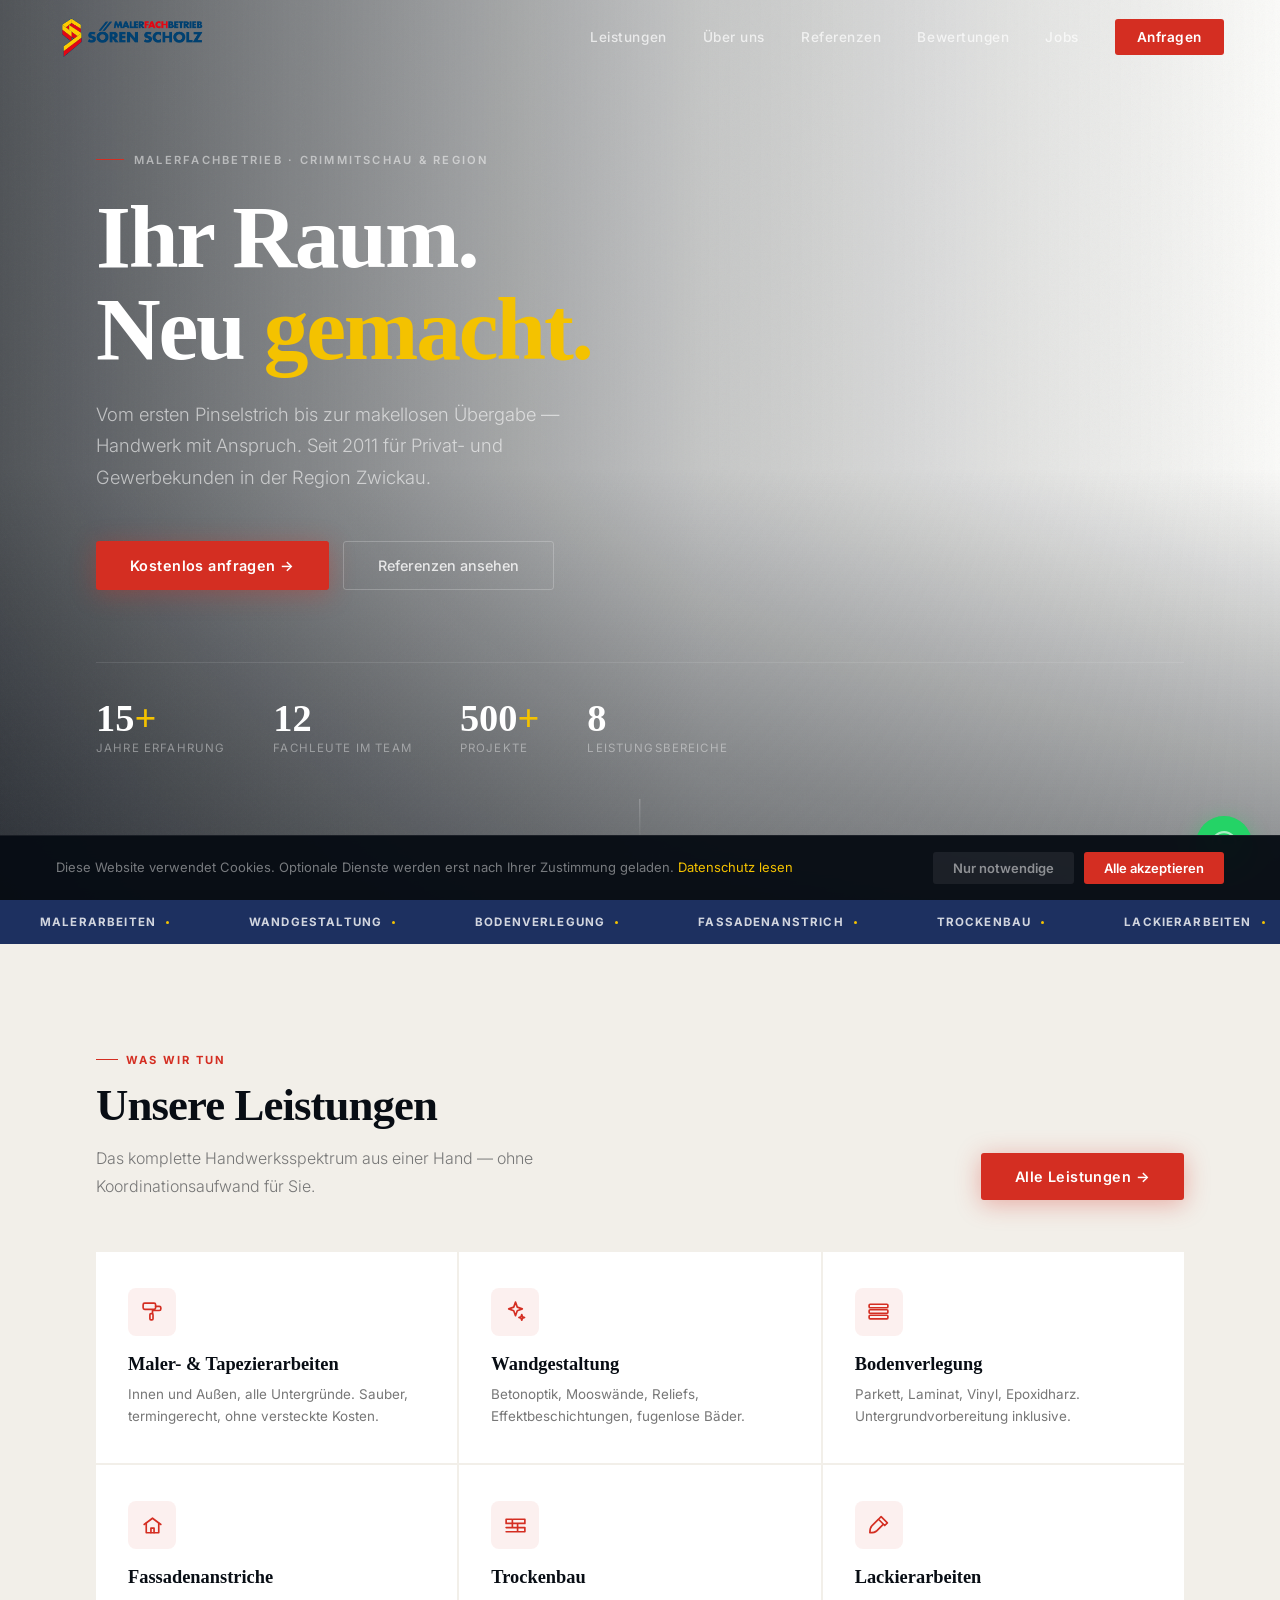
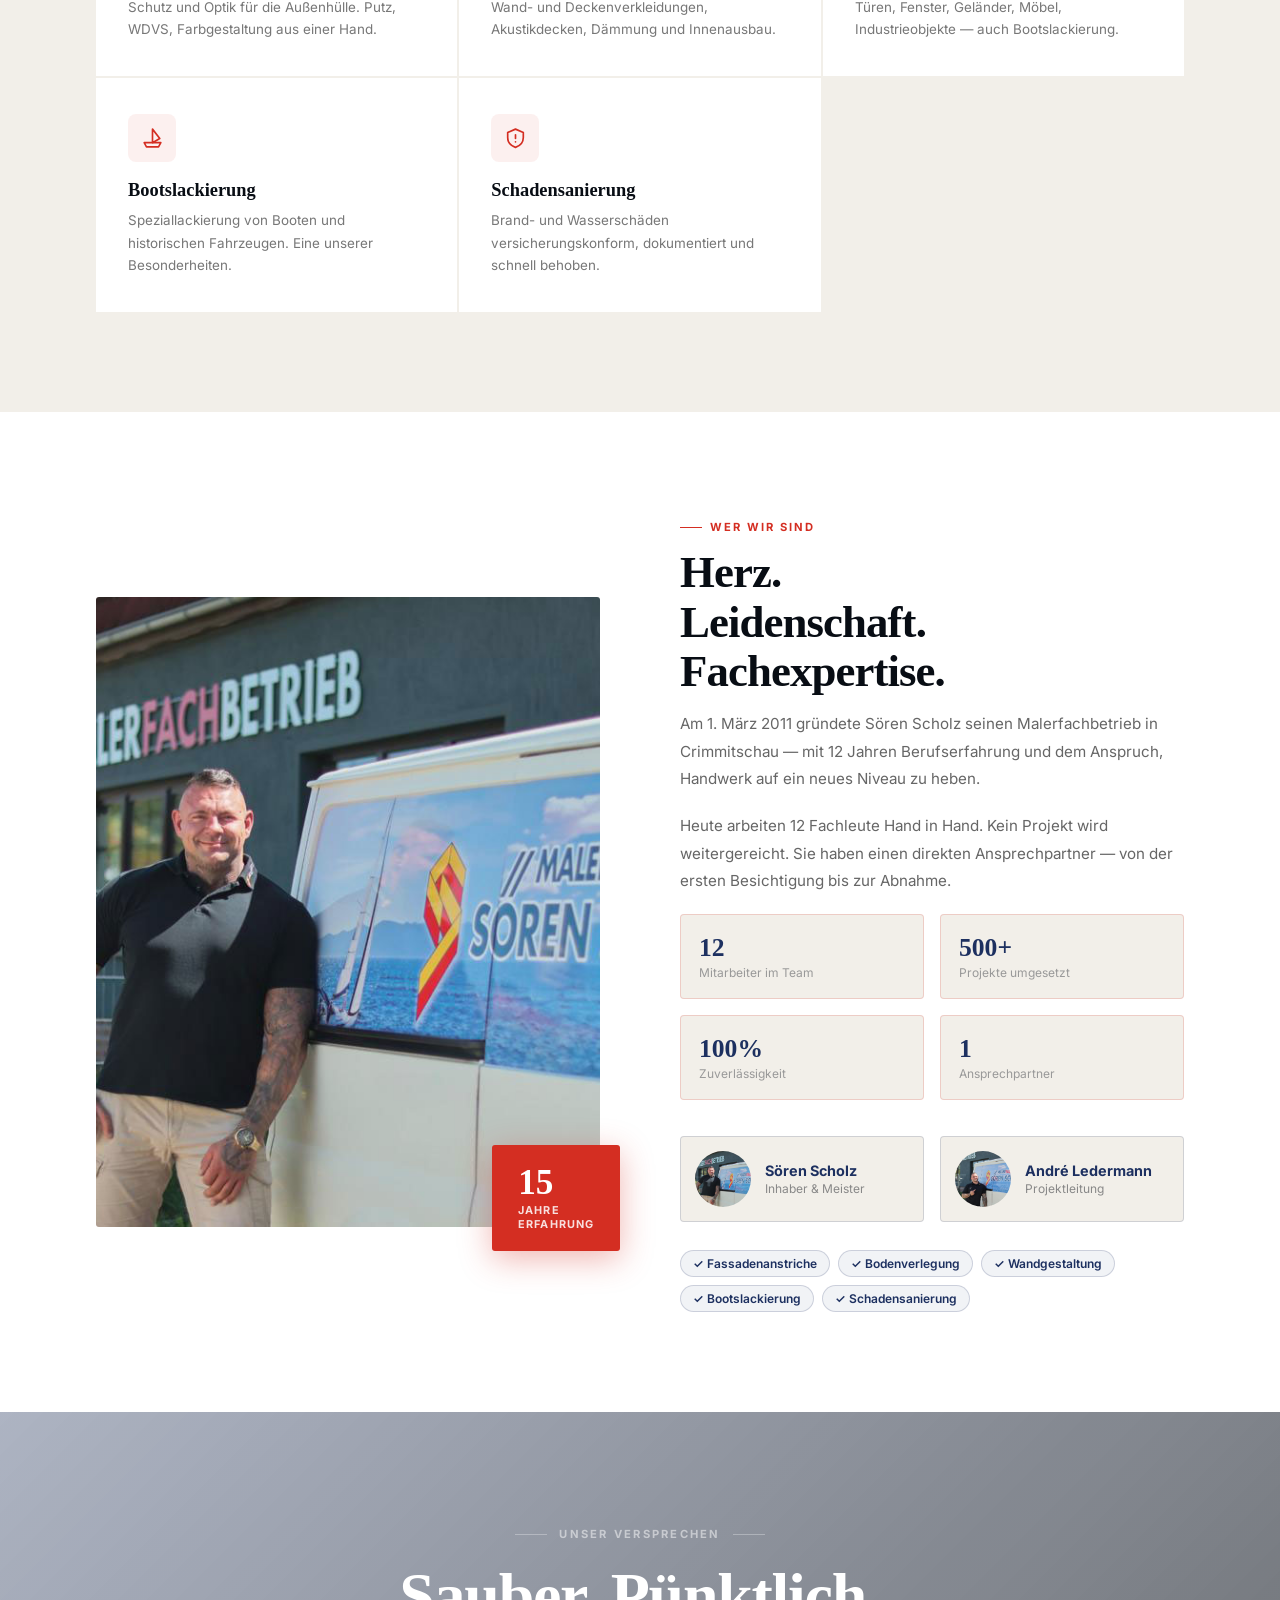
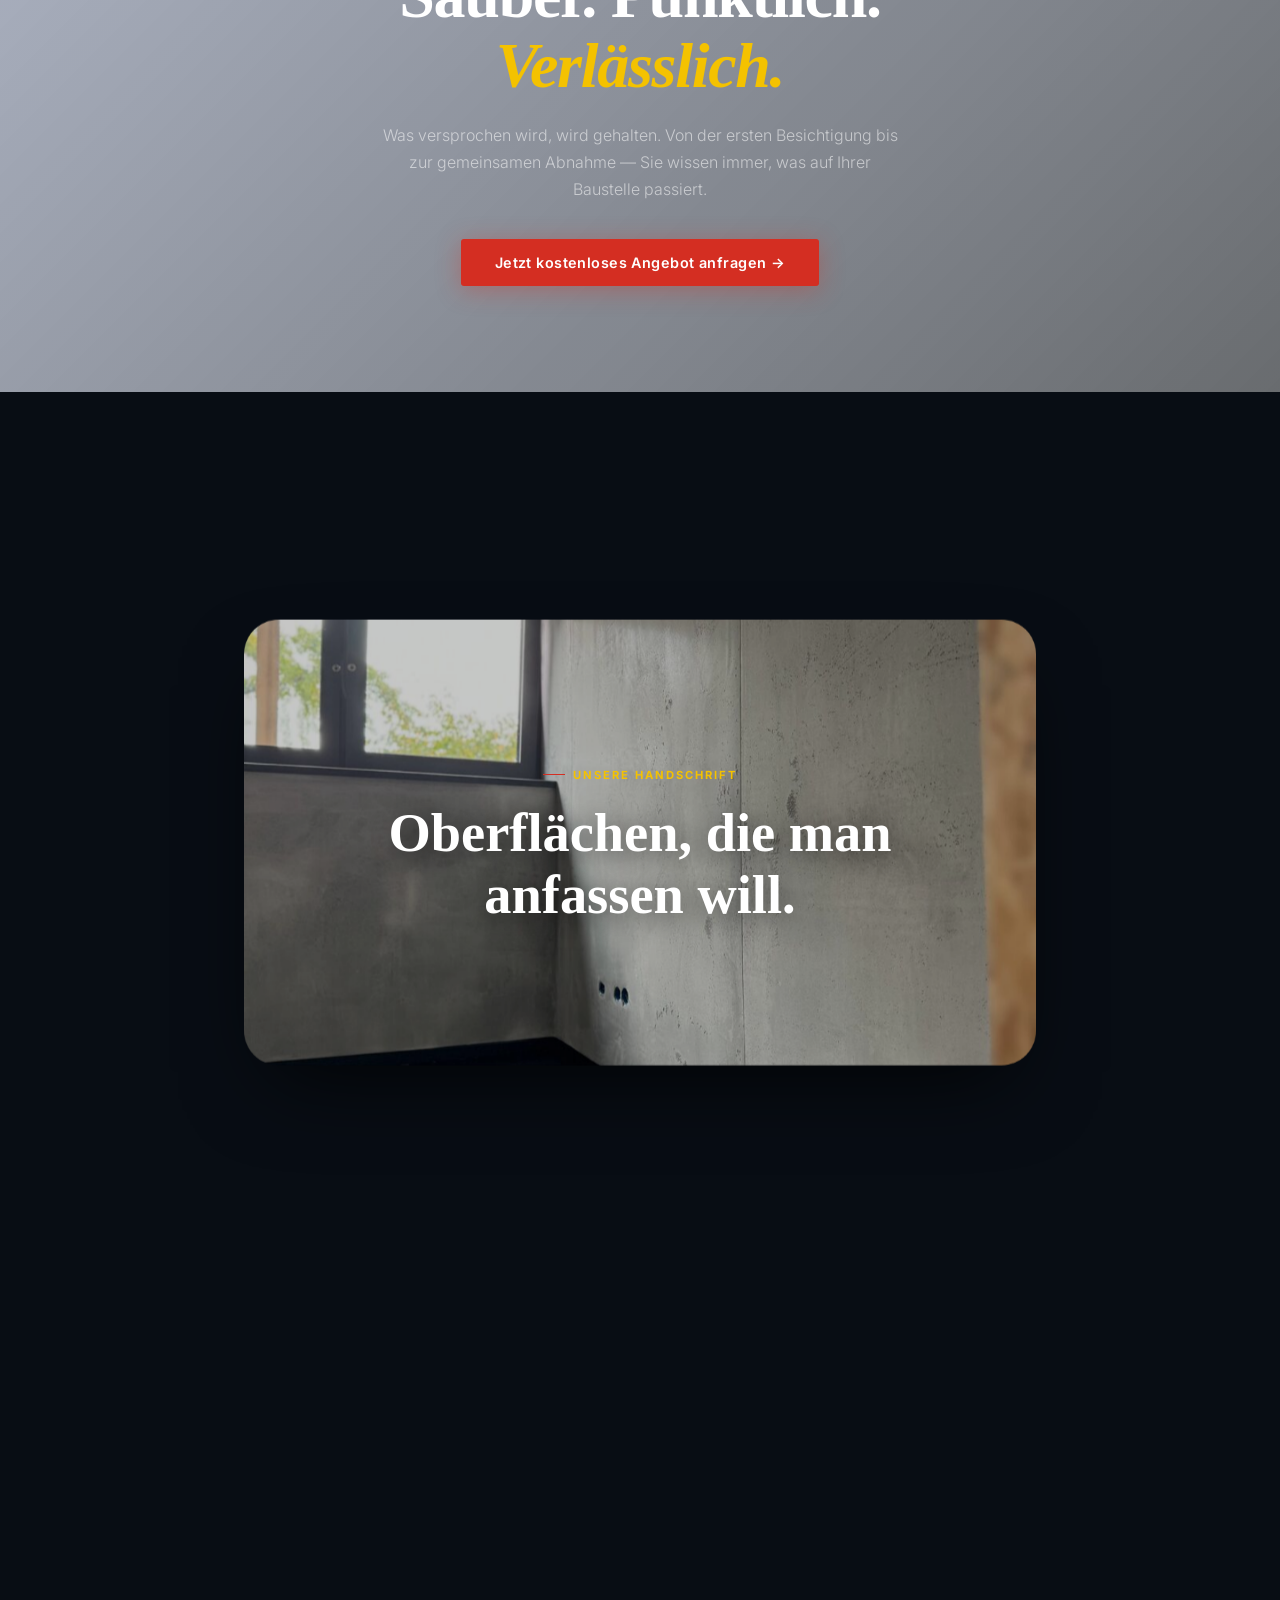
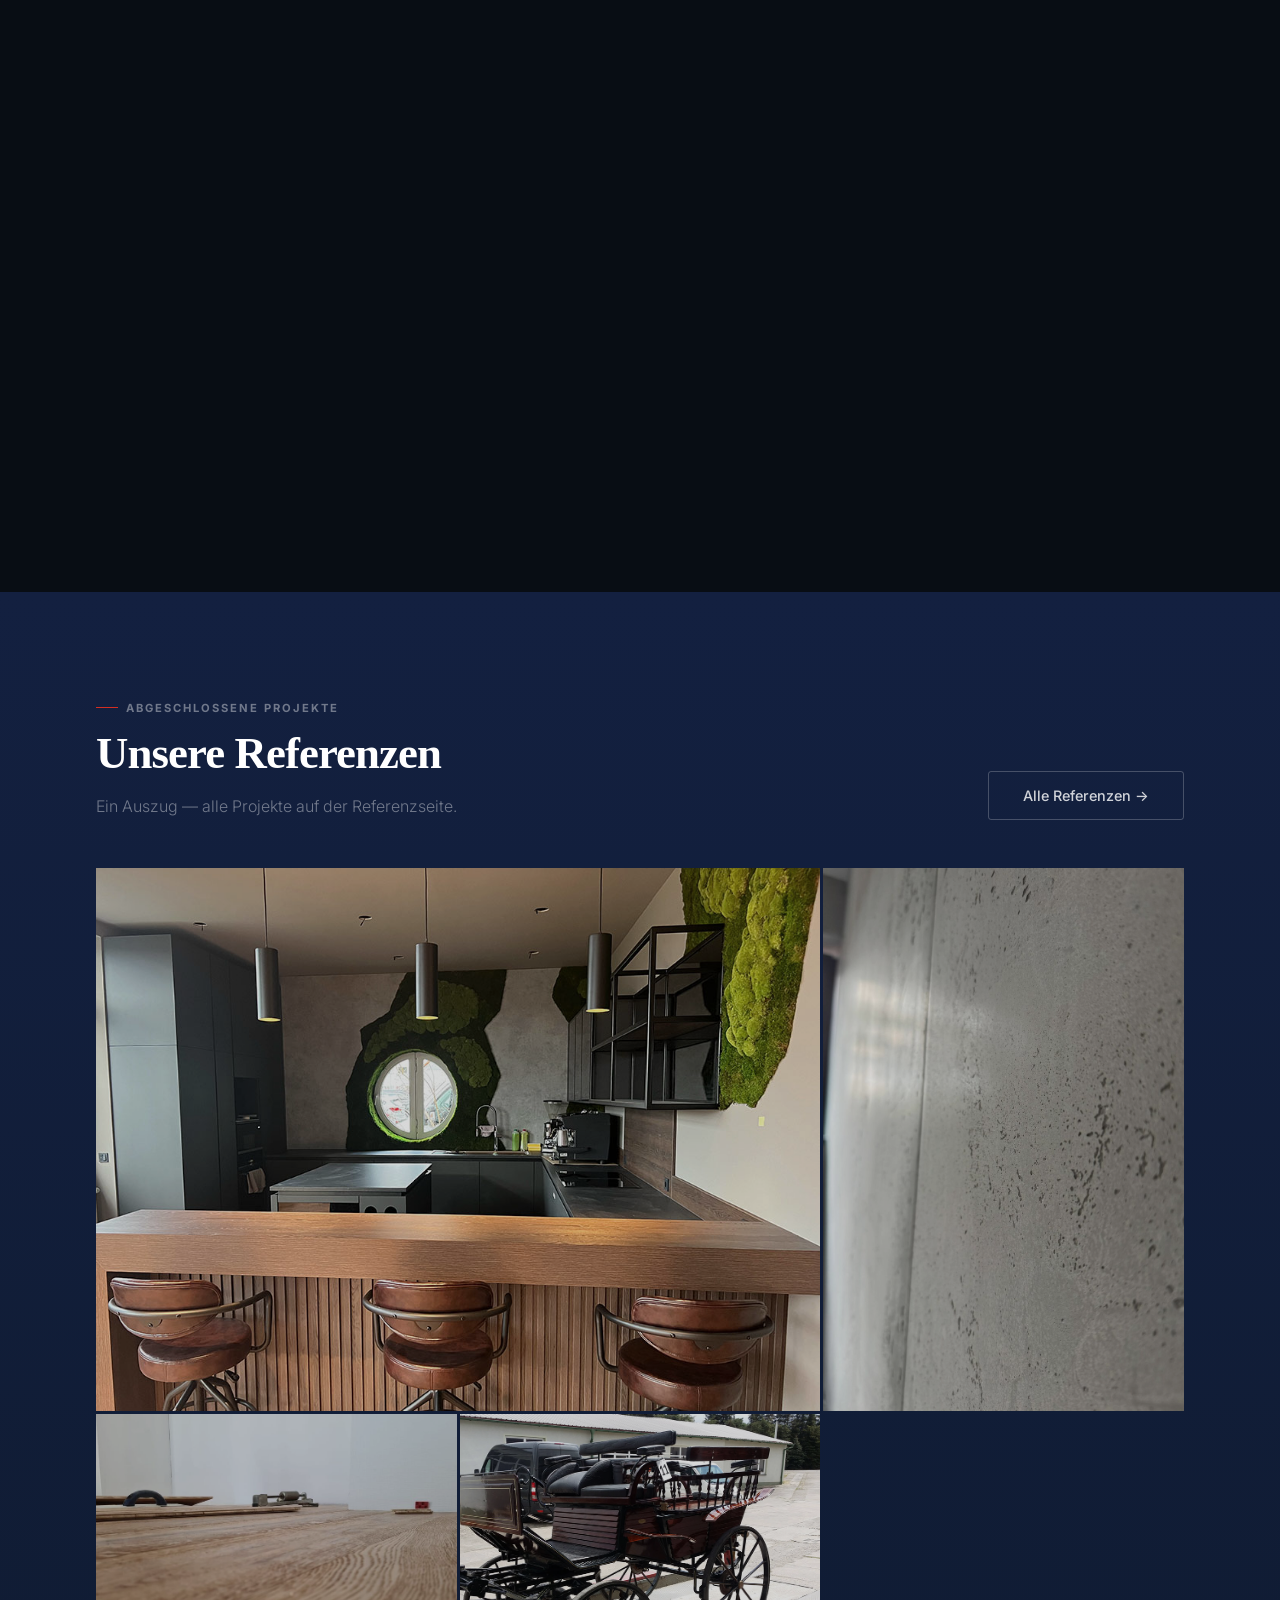
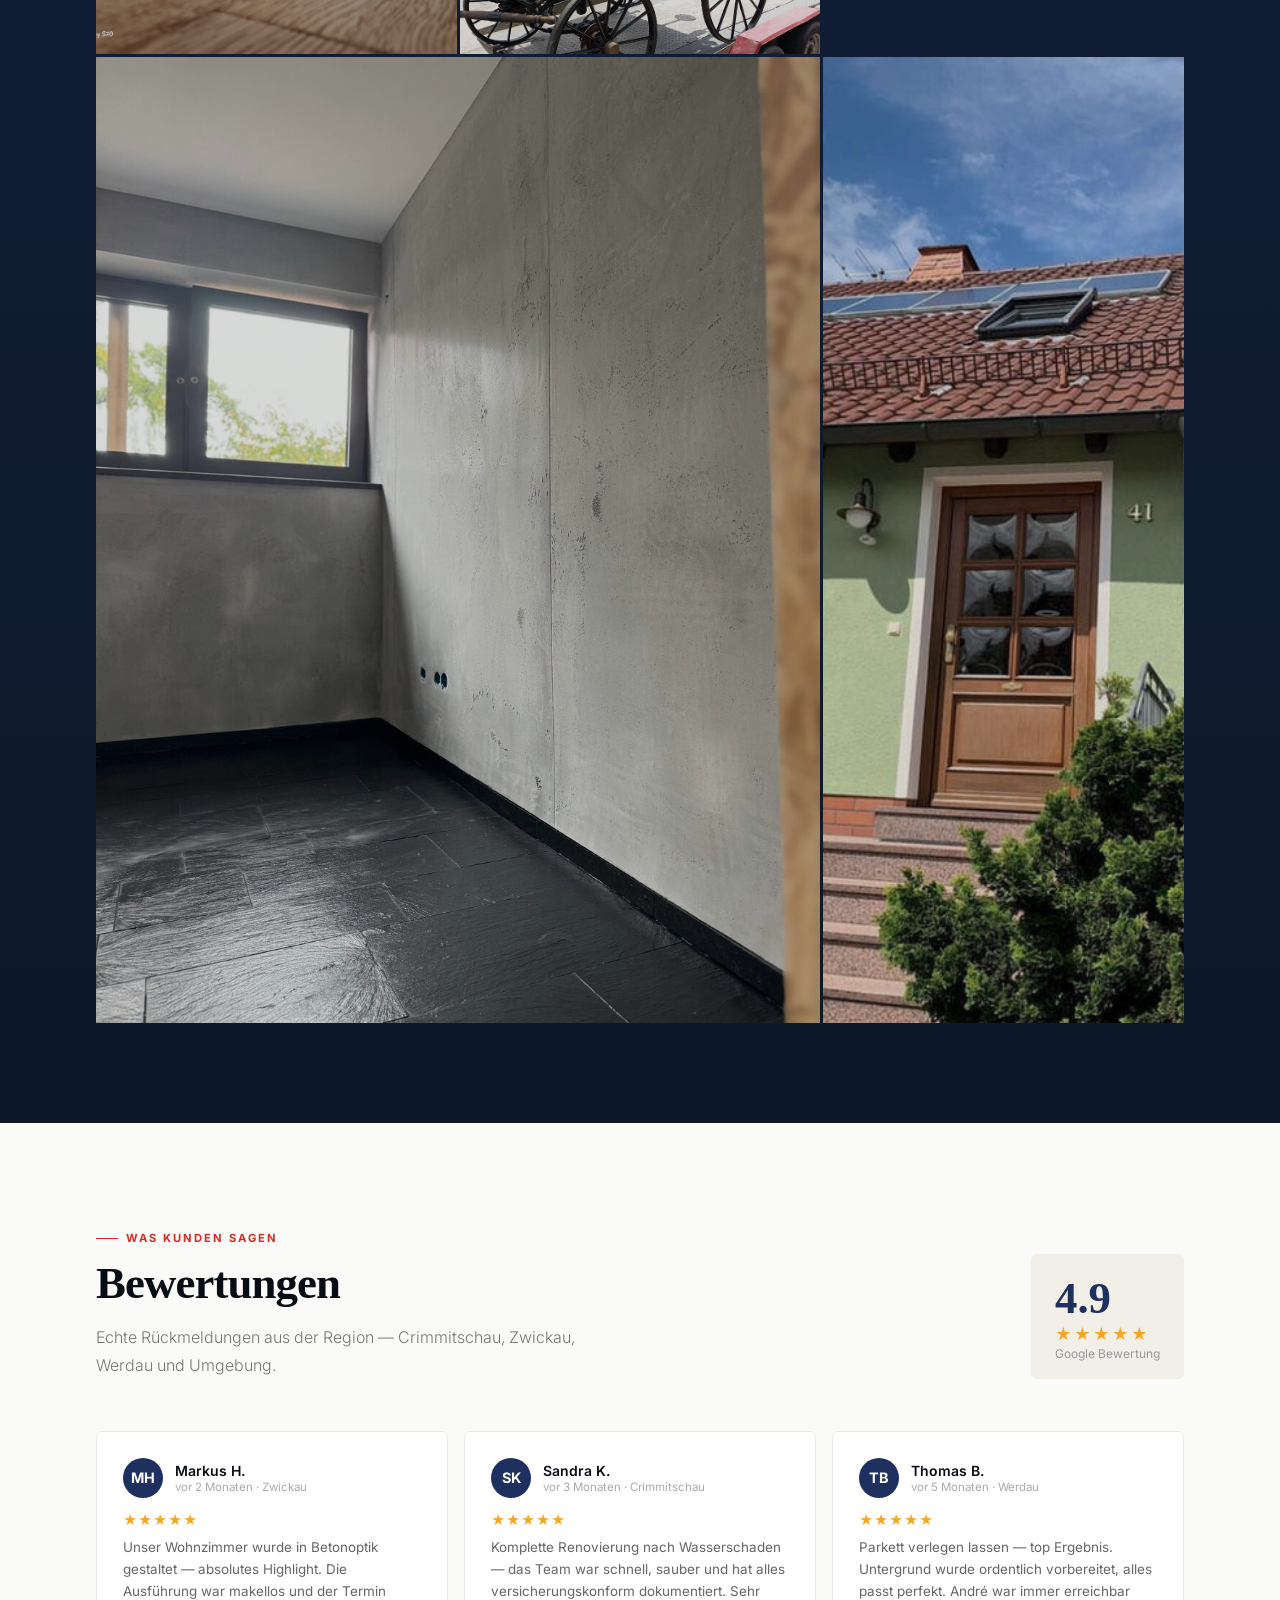
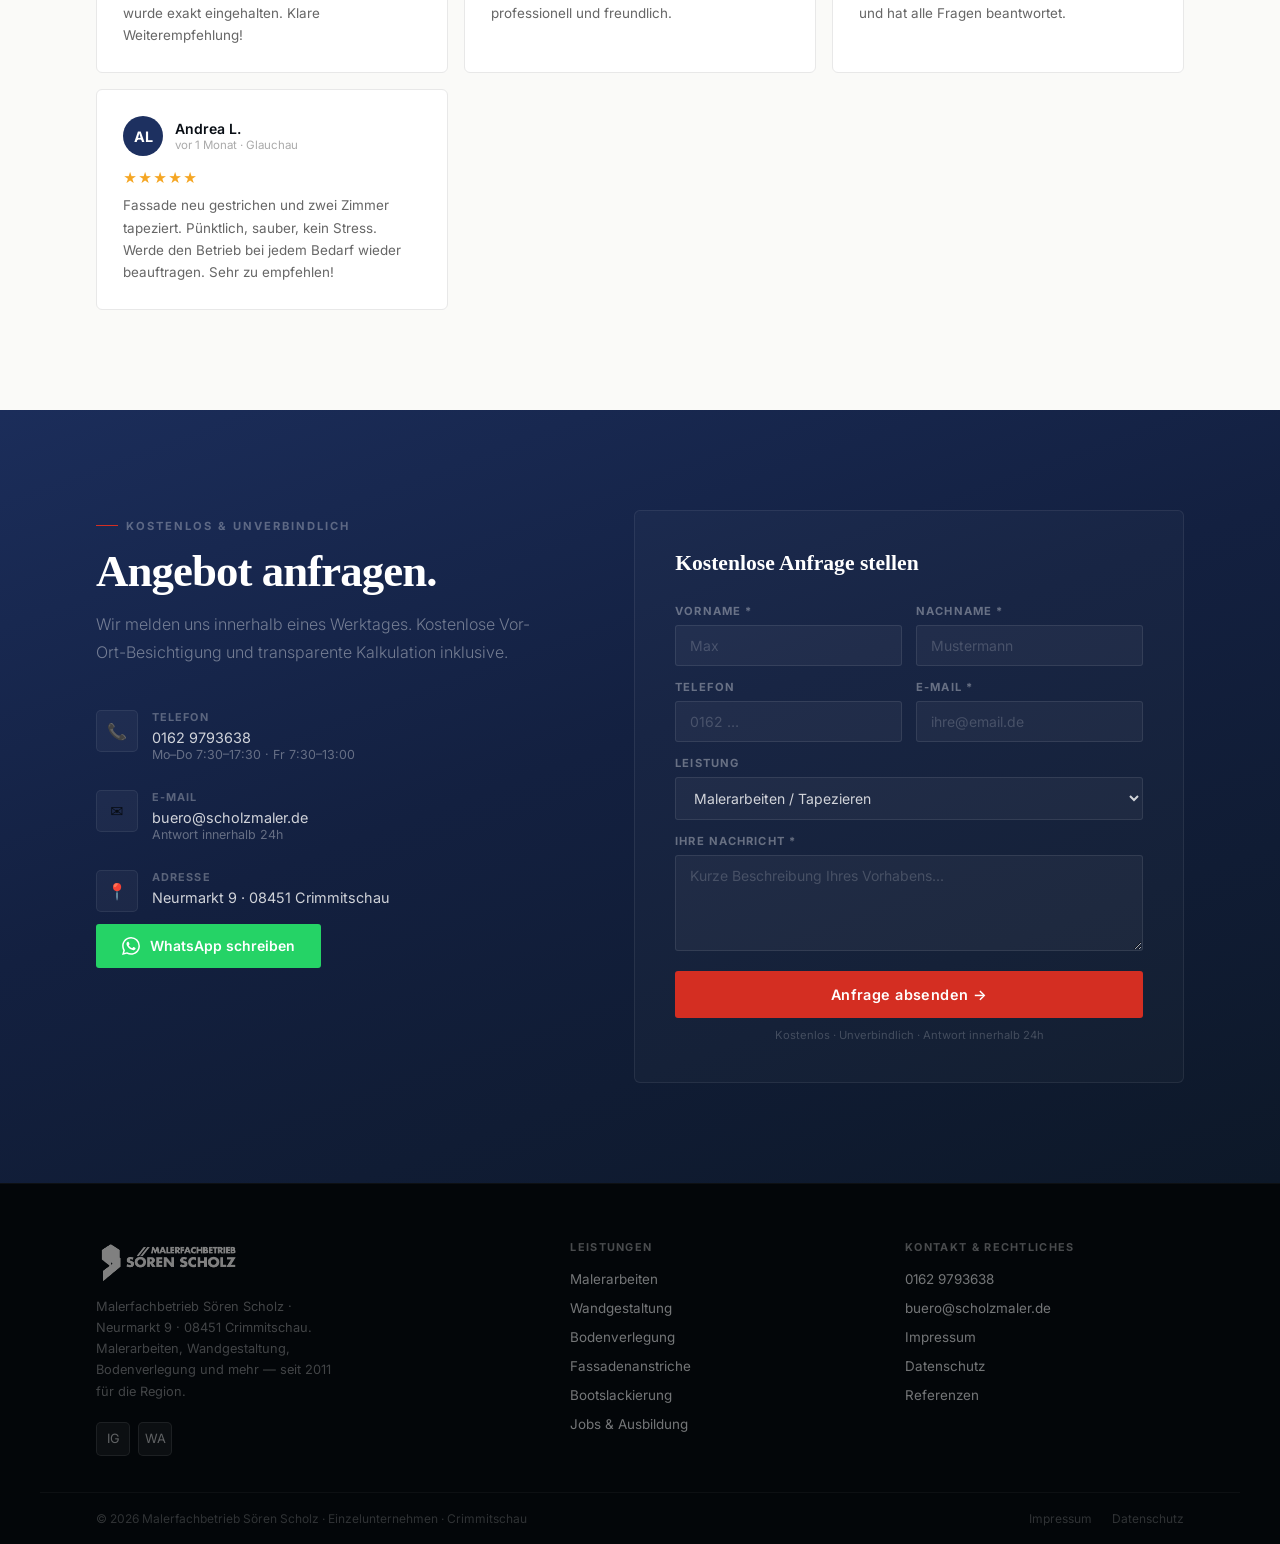
==== index.html @ cd4a78a2 "Basis: Klon der Live-Version scholz-maler (Ausgangspunkt für helle Variante) Co-Authored-By: Claude " ====
<!DOCTYPE html>
<html lang="de">
<head>
  <meta charset="UTF-8">
  <meta name="viewport" content="width=device-width, initial-scale=1.0">
  <meta name="description" content="Malerfachbetrieb Sören Scholz in Crimmitschau – Malerarbeiten, Fassaden, Trockenbau, Wandgestaltung & mehr. Seit 2011. Jetzt kostenlos anfragen.">
  <title>Malerfachbetrieb Sören Scholz | Crimmitschau & Umgebung</title>
  <script type="application/ld+json">{"@context":"https://schema.org","@type":"LocalBusiness","name":"Malerfachbetrieb Sören Scholz","image":"assets/img/scholz_logo_skaliert.png","address":{"@type":"PostalAddress","streetAddress":"Neurmarkt 9","addressLocality":"Crimmitschau","postalCode":"08451","addressCountry":"DE"},"telephone":"0162-9793638","email":"buero@scholzmaler.de","url":"https://scholzmaler.de","openingHoursSpecification":[{"@type":"OpeningHoursSpecification","dayOfWeek":["Monday","Tuesday","Wednesday","Thursday"],"opens":"07:30","closes":"17:30"},{"@type":"OpeningHoursSpecification","dayOfWeek":["Friday"],"opens":"07:30","closes":"13:00"}],"priceRange":"€€","areaServed":"Crimmitschau, Zwickau, Werdau, Glauchau"}</script>
  <link rel="preconnect" href="https://fonts.bunny.net" crossorigin>
  <link href="https://fonts.bunny.net/css?family=playfair-display:700,700i,900,900i&family=inter:300,400,500,600,700&display=swap" rel="stylesheet">
  <style>
    *, *::before, *::after { margin:0;padding:0;box-sizing:border-box; }
    :root {
      --black:  #080d14;
      --dark:   #0d1828;
      --mid:    #132040;
      --navy:   #1d3060;
      --red:    #d42e22;
      --red2:   #b82518;
      --gold:   #f4c200;
      --white:  #FAFAF8;
      --light:  #F2EFE9;
      --gray:   #888;
      --border: rgba(255,255,255,.07);
      --serif:  'Playfair Display', Georgia, serif;
      --sans:   'Inter', system-ui, sans-serif;
    }
    html { scroll-behavior:smooth; }
    body { font-family:var(--sans);background:var(--white);color:var(--black);overflow-x:hidden; }

    /* ─── COOKIE ─── */
    #cookie-banner { position:fixed;bottom:0;left:0;right:0;z-index:9999;background:rgba(8,13,20,.97);backdrop-filter:blur(12px);border-top:1px solid var(--border);padding:16px 56px;display:flex;align-items:center;justify-content:space-between;gap:16px;flex-wrap:wrap; }
    #cookie-banner p { font-size:13px;color:rgba(255,255,255,.45);line-height:1.5;flex:1 1 300px; }
    #cookie-banner a { color:var(--gold);text-decoration:none; }
    .cb-btns { display:flex;gap:10px; }
    .cb-btns button { padding:8px 20px;border:none;border-radius:3px;font-size:13px;font-weight:600;cursor:pointer;font-family:var(--sans); }
    .cb-accept { background:var(--red);color:#fff; }
    .cb-decline { background:rgba(255,255,255,.07);color:rgba(255,255,255,.5); }
    #cookie-banner.hidden { display:none; }

    /* ─── NAV ─── */
    nav { position:fixed;top:0;left:0;right:0;z-index:999;height:72px;padding:0 56px;display:flex;align-items:center;justify-content:space-between;transition:background .4s,backdrop-filter .4s; }
    nav.scrolled { background:rgba(8,13,20,.94);backdrop-filter:blur(14px);border-bottom:1px solid var(--border); }
    .nav-logo img { height:44px;display:block; }
    .nav-links { display:flex;align-items:center;gap:36px;list-style:none; }
    .nav-links a { color:rgba(255,255,255,.7);text-decoration:none;font-size:.85rem;font-weight:500;letter-spacing:.04em;transition:color .2s; }
    .nav-links a:hover,.nav-links a.active { color:#fff; }
    .nav-cta { background:var(--red)!important;color:#fff!important;padding:10px 22px;border-radius:3px;font-weight:600!important; }
    .nav-cta:hover { background:var(--red2)!important; }
    .burger { display:none;flex-direction:column;gap:5px;cursor:pointer;padding:8px;z-index:1001; }
    .burger span { display:block;width:22px;height:1.5px;background:#fff;transition:.3s; }
    .mob { display:none;position:fixed;top:72px;left:0;right:0;z-index:998;background:rgba(8,13,20,.98);backdrop-filter:blur(16px);border-bottom:1px solid var(--border);padding:28px 32px 36px;flex-direction:column;gap:18px; }
    .mob.open { display:flex; }
    .mob a { color:rgba(255,255,255,.75);text-decoration:none;font-size:.95rem;padding:10px 0;border-bottom:1px solid var(--border); }
    .mob .nav-cta { text-align:center;padding:14px;border-radius:3px;border-bottom:none;margin-top:6px; }

    /* ─── HERO ─── */
    .hero { position:relative;height:100vh;min-height:680px;display:flex;align-items:center;overflow:hidden; }
    .hero-bg { position:absolute;inset:0;z-index:0;overflow:hidden; }
    .hero-slide { position:absolute;inset:0;background-size:cover;background-position:center;filter:saturate(.95) brightness(.72) contrast(1.03);opacity:0;animation:heroFade 21s infinite;will-change:opacity,transform; }
    .hero-slide:nth-child(1){animation-delay:0s;} .hero-slide:nth-child(2){animation-delay:7s;} .hero-slide:nth-child(3){animation-delay:14s;}
    @keyframes heroFade { 0%{opacity:0;transform:scale(1.04);} 4%{opacity:1;} 28%{opacity:1;transform:scale(1.12);} 33%{opacity:0;} 100%{opacity:0;} }
    @media (prefers-reduced-motion:reduce){ .hero-slide{animation:none;} .hero-slide:nth-child(1){opacity:1;} }
    .hero-overlay { position:absolute;inset:0;z-index:1;background:linear-gradient(to right,rgba(8,13,20,.7) 0%,rgba(8,13,20,.22) 55%,transparent 100%),linear-gradient(to top,rgba(8,13,20,.5) 0%,transparent 48%); }
    .hero-overlay::after { content:'';position:absolute;inset:0;background-image:url("data:image/svg+xml,%3Csvg xmlns='http://www.w3.org/2000/svg'%3E%3Cfilter id='n'%3E%3CfeTurbulence baseFrequency='.9' numOctaves='4' stitchTiles='stitch'/%3E%3C/filter%3E%3Crect width='100%25' height='100%25' filter='url(%23n)' opacity='.03'/%3E%3C/svg%3E");pointer-events:none; }
    .hero-content { position:relative;z-index:2;max-width:1200px;margin:0 auto;padding:0 56px;width:100%; }
    .hero-tag { display:inline-flex;align-items:center;gap:10px;color:rgba(255,255,255,.5);font-size:.7rem;font-weight:600;letter-spacing:.2em;text-transform:uppercase;margin-bottom:24px; }
    .hero-tag::before { content:'';display:block;width:28px;height:1px;background:var(--red); }
    h1.hero-title { font-family:var(--serif);font-size:clamp(3.2rem,7vw,6.5rem);font-weight:900;color:#fff;line-height:1.03;letter-spacing:-.025em;margin-bottom:24px;max-width:680px; }
    h1.hero-title .acc { color:var(--gold); }
    .hero-sub { font-size:clamp(.95rem,1.5vw,1.15rem);color:rgba(255,255,255,.6);font-weight:300;line-height:1.7;max-width:480px;margin-bottom:48px; }
    .hero-btns { display:flex;flex-wrap:wrap;gap:14px;margin-bottom:72px; }
    .btn-p { display:inline-flex;align-items:center;gap:8px;background:var(--red);color:#fff;padding:15px 34px;border-radius:3px;font-size:.9rem;font-weight:600;text-decoration:none;letter-spacing:.03em;transition:background .2s,transform .2s;box-shadow:0 4px 24px rgba(212,46,34,.35); }
    .btn-p:hover { background:var(--red2);transform:translateY(-1px); }
    .btn-p:active { transform:translateY(1px) scale(.985);box-shadow:0 2px 12px rgba(212,46,34,.3); }
    .btn-s { display:inline-flex;align-items:center;gap:8px;background:transparent;color:rgba(255,255,255,.8);padding:15px 34px;border-radius:3px;border:1px solid rgba(255,255,255,.22);font-size:.9rem;font-weight:500;text-decoration:none;transition:border-color .2s,color .2s,transform .2s; }
    .btn-s:hover { border-color:rgba(255,255,255,.5);color:#fff;transform:translateY(-1px); }
    .btn-s:active { transform:translateY(1px) scale(.985); }
    .hero-stats { display:flex;flex-wrap:wrap;gap:0;padding-top:36px;border-top:1px solid rgba(255,255,255,.1); }
    .hs { padding:0 48px 0 0; }
    .hs-n { font-family:var(--serif);font-size:2.4rem;font-weight:700;color:#fff;line-height:1;margin-bottom:4px; }
    .hs-n em { color:var(--gold);font-style:normal; }
    .hs-l { font-size:.72rem;color:rgba(255,255,255,.4);letter-spacing:.1em;text-transform:uppercase; }
    .scroll-hint { position:absolute;bottom:36px;left:50%;transform:translateX(-50%);z-index:2;display:flex;flex-direction:column;align-items:center;gap:8px;color:rgba(255,255,255,.25);font-size:.65rem;letter-spacing:.15em;text-transform:uppercase; }
    .scroll-line { width:1px;height:44px;background:linear-gradient(to bottom,rgba(255,255,255,.3),transparent);animation:pulse 2s ease-in-out infinite; }
    @keyframes pulse{0%,100%{opacity:.3}50%{opacity:.8}}

    /* ─── TICKER ─── */
    .ticker { background:var(--navy);overflow:hidden; }
    .ticker-inner { display:flex;animation:tick 24s linear infinite;white-space:nowrap; }
    .ticker-inner:hover { animation-play-state:paused; }
    .ti { display:flex;align-items:center;gap:10px;padding:15px 40px;font-size:.72rem;font-weight:700;color:rgba(255,255,255,.8);letter-spacing:.1em;text-transform:uppercase;flex-shrink:0; }
    .td { width:3px;height:3px;background:var(--gold);border-radius:50%;flex-shrink:0; }
    @keyframes tick{0%{transform:translateX(0)}100%{transform:translateX(-50%)}}

    /* ─── SECTIONS ─── */
    section { position:relative; }
    .inner { max-width:1200px;margin:0 auto;padding:100px 56px; }
    .stag { display:inline-flex;align-items:center;gap:8px;color:var(--red);font-size:.7rem;font-weight:700;letter-spacing:.18em;text-transform:uppercase;margin-bottom:14px; }
    .stag::before { content:'';display:block;width:22px;height:1px;background:var(--red); }
    .sh { font-family:var(--serif);font-size:clamp(2rem,3.5vw,3rem);font-weight:900;line-height:1.1;letter-spacing:-.02em;margin-bottom:14px; }
    .ss { font-size:1rem;color:#777;font-weight:300;line-height:1.75;max-width:520px; }

    /* ─── LEISTUNGEN ─── */
    .leistungen { background:var(--light); }
    .lh { display:flex;flex-wrap:wrap;align-items:flex-end;justify-content:space-between;gap:24px;margin-bottom:52px; }
    .sg { display:grid;grid-template-columns:repeat(auto-fill,minmax(280px,1fr));gap:2px; }
    .sc { background:#fff;padding:36px 32px;position:relative;overflow:hidden;transition:background .3s,transform .25s; }
    .sc::after { content:'';position:absolute;left:0;bottom:0;width:0;height:2px;background:var(--red);transition:width .4s ease; }
    .sc:hover { background:var(--navy);transform:translateY(-2px); }
    .sc:hover::after { width:100%; }
    .sc:hover .sct,.sc:hover .sci-lbl { color:#fff; }
    .sc:hover .scd { color:rgba(255,255,255,.45); }
    .sc:hover .sci { background:rgba(244,194,0,.12);color:var(--gold); }
    .sci { width:48px;height:48px;background:rgba(212,46,34,.07);border-radius:8px;display:flex;align-items:center;justify-content:center;margin-bottom:18px;color:var(--red);transition:background .3s,color .3s; } .sci svg { width:25px;height:25px; }
    .sct { font-family:var(--serif);font-size:1.15rem;font-weight:700;margin-bottom:8px;transition:color .3s; }
    .scd { font-size:.84rem;color:#777;line-height:1.65;transition:color .3s; }

    /* ─── ÜBER UNS ─── */
    .ueber { background:#fff; }
    .ug { display:grid;grid-template-columns:1fr 1fr;gap:80px;align-items:center; }
    .ui { position:relative; }
    .ui-img { width:100%;aspect-ratio:4/5;object-fit:cover;object-position:top;border-radius:3px;display:block;filter:saturate(.92); }
    .ui-badge { position:absolute;bottom:-24px;right:-20px;background:var(--red);color:#fff;padding:20px 26px;border-radius:3px;box-shadow:0 8px 32px rgba(212,46,34,.35); }
    .ui-badge-n { font-family:var(--serif);font-size:2.2rem;font-weight:900;line-height:1; }
    .ui-badge-l { font-size:.68rem;font-weight:700;letter-spacing:.1em;text-transform:uppercase;opacity:.85;margin-top:3px; }
    .ub { font-size:.95rem;color:#666;line-height:1.8;margin-bottom:20px; }
    .uf { display:grid;grid-template-columns:1fr 1fr;gap:16px;margin-bottom:36px; }
    .ufi { padding:18px;background:var(--light);border-radius:4px;border:1px solid rgba(212,46,34,.18); }
    .ufi-v { font-family:var(--serif);font-size:1.6rem;font-weight:700;color:var(--navy); }
    .ufi-l { font-size:.75rem;color:#999;margin-top:2px; }
    .team-cards { display:grid;grid-template-columns:1fr 1fr;gap:16px;margin-top:32px; }
    .tc { display:flex;gap:14px;align-items:center;background:var(--light);border-radius:4px;padding:14px;border:1px solid rgba(29,48,96,.16); }
    .tc-photo { width:56px;height:56px;border-radius:50%;object-fit:cover;object-position:top;flex-shrink:0;filter:saturate(.9); }
    .tc-name { font-weight:700;font-size:.9rem;color:var(--navy); }
    .tc-role { font-size:.75rem;color:var(--gray);margin-top:2px; }
    .zbadges { display:flex;flex-wrap:wrap;gap:8px;margin-top:28px; }
    .zb { display:inline-flex;align-items:center;gap:5px;background:rgba(29,48,96,.06);border:1px solid rgba(29,48,96,.18);color:var(--navy);padding:5px 12px;border-radius:100px;font-size:.75rem;font-weight:600; }

    /* ─── SHOWREEL ─── */
    .showreel { position:relative;overflow:hidden;height:580px;display:flex;align-items:center;justify-content:center; }
    .sr-video { position:absolute;inset:0;width:100%;height:100%;object-fit:cover;filter:brightness(.38) saturate(.7); }
    .sr-overlay { position:absolute;inset:0;background:linear-gradient(135deg,rgba(29,48,96,.35) 0%,rgba(8,13,20,.6) 100%); }
    .sr-content { position:relative;z-index:2;text-align:center;padding:0 56px; }
    .sr-tag { display:inline-flex;align-items:center;gap:12px;color:rgba(255,255,255,.5);font-size:.7rem;font-weight:700;letter-spacing:.2em;text-transform:uppercase;margin-bottom:20px; }
    .sr-tag::before,.sr-tag::after { content:'';display:block;width:32px;height:1px;background:rgba(255,255,255,.3); }
    .sr-title { font-family:var(--serif);font-size:clamp(2rem,5vw,4rem);font-weight:900;color:#fff;letter-spacing:-.02em;line-height:1.1;margin-bottom:20px; }
    .sr-title em { font-style:italic;color:var(--gold); }
    .sr-sub { font-size:1rem;color:rgba(255,255,255,.55);font-weight:300;max-width:520px;margin:0 auto 36px;line-height:1.7; }

    /* ─── REFERENZEN ─── */
    .referenzen { background:linear-gradient(180deg,var(--mid),var(--dark)); }
    .referenzen .sh { color:#fff; }
    .referenzen .ss { color:rgba(255,255,255,.4); }
    .rh { display:flex;flex-wrap:wrap;align-items:flex-end;justify-content:space-between;gap:24px;margin-bottom:48px; }
    .rg { display:grid;grid-template-columns:repeat(3,1fr);gap:3px; }
    .rc { position:relative;overflow:hidden;cursor:default; }
    .rc-img { width:100%;height:100%;object-fit:cover;display:block;min-height:240px;transition:transform .6s ease,filter .4s;filter:brightness(.85) saturate(.9); }
    .rc:hover .rc-img { transform:scale(1.06);filter:brightness(.95) saturate(1.05); }
    .rc.big { grid-column:span 2; }
    .rc.big .rc-img { min-height:480px; }
    .rc-ov { position:absolute;inset:0;background:linear-gradient(to top,rgba(8,13,20,.88) 0%,transparent 55%);opacity:0;transition:opacity .35s;display:flex;flex-direction:column;align-items:flex-start;justify-content:flex-end;padding:24px; }
    .rc:hover .rc-ov { opacity:1; }
    .rc-label { color:#fff;font-weight:600;font-size:.95rem; }
    .rc-type { color:var(--gold);font-size:.75rem;margin-top:3px; }

    /* ─── BEWERTUNGEN ─── */
    .bewertungen { background:var(--white); }
    .bh { display:flex;flex-wrap:wrap;align-items:flex-end;justify-content:space-between;gap:24px;margin-bottom:52px; }
    .gscore { display:flex;align-items:center;gap:18px;padding:18px 24px;background:var(--light);border-radius:6px; }
    .gs-n { font-family:var(--serif);font-size:2.8rem;font-weight:900;color:var(--navy); }
    .gs-stars { color:#F5A623;font-size:1rem;letter-spacing:2px; }
    .gs-c { font-size:.75rem;color:#999;margin-top:2px; }
    .rg2 { display:grid;grid-template-columns:repeat(auto-fill,minmax(290px,1fr));gap:16px; }
    .rv { background:#fff;border:1px solid #E8E8E8;border-radius:6px;padding:26px;transition:box-shadow .2s,transform .2s; }
    .rv:hover { box-shadow:0 8px 28px rgba(0,0,0,.07);transform:translateY(-2px); }
    .rvh { display:flex;align-items:center;gap:12px;margin-bottom:14px; }
    .rva { width:40px;height:40px;background:var(--navy);border-radius:50%;display:flex;align-items:center;justify-content:center;font-weight:700;color:#fff;font-size:.9rem;flex-shrink:0; }
    .rvn { font-weight:600;font-size:.875rem; }
    .rvd { font-size:.72rem;color:#aaa;margin-top:1px; }
    .rvs { color:#F5A623;font-size:.85rem;margin-bottom:8px;letter-spacing:1px; }
    .rvt { font-size:.84rem;color:#666;line-height:1.65; }

    /* ─── KONTAKT ─── */
    .kontakt { background:linear-gradient(160deg,var(--navy) -10%,var(--mid) 45%,var(--dark) 100%); }
    .kg { display:grid;grid-template-columns:1fr 1.2fr;gap:80px;align-items:start; }
    .kontakt .sh { color:#fff; }
    .kontakt .ss { color:rgba(255,255,255,.4); }
    .ki { display:flex;flex-direction:column;gap:28px;margin-top:44px; }
    .kii { display:flex;gap:14px;align-items:flex-start; }
    .kic { width:42px;height:42px;flex-shrink:0;background:rgba(255,255,255,.04);border:1px solid var(--border);border-radius:5px;display:flex;align-items:center;justify-content:center;font-size:1rem; }
    .kil { font-size:.68rem;color:rgba(255,255,255,.3);font-weight:700;letter-spacing:.1em;text-transform:uppercase;margin-bottom:3px; }
    .kiv { color:rgba(255,255,255,.8);font-size:.9rem;text-decoration:none;transition:color .2s; }
    .kiv:hover { color:var(--gold); }
    .kiv-sm { font-size:.78rem;color:rgba(255,255,255,.35); }
    .wa-btn { display:inline-flex;align-items:center;gap:10px;background:#25D366;color:#fff;padding:13px 26px;border-radius:3px;font-weight:600;font-size:.875rem;text-decoration:none;margin-top:12px;transition:background .2s,transform .2s; }
    .wa-btn:hover { background:#1eba57;transform:translateY(-1px); }
    .kform { background:rgba(255,255,255,.025);border:1px solid var(--border);border-radius:6px;padding:40px; }
    .kft { color:#fff;font-family:var(--serif);font-size:1.35rem;font-weight:700;margin-bottom:28px; }
    .frow { display:grid;grid-template-columns:1fr 1fr;gap:14px; }
    .fg { display:flex;flex-direction:column;gap:7px;margin-bottom:14px; }
    .fg label { font-size:.7rem;font-weight:700;color:rgba(255,255,255,.35);letter-spacing:.1em;text-transform:uppercase; }
    .fg input,.fg select,.fg textarea { background:rgba(255,255,255,.04);border:1px solid rgba(255,255,255,.09);border-radius:3px;padding:11px 14px;color:rgba(255,255,255,.8);font-size:.875rem;font-family:var(--sans);outline:none;width:100%;transition:border-color .2s; }
    .fg input::placeholder,.fg textarea::placeholder { color:rgba(255,255,255,.18); }
    .fg input:focus,.fg select:focus,.fg textarea:focus { border-color:var(--gold); }
    .fg select option { background:#1C1C1C; }
    .fg textarea { resize:vertical;min-height:96px; }
    .fsub { width:100%;background:var(--red);color:#fff;border:none;padding:15px;border-radius:3px;font-size:.9rem;font-weight:600;font-family:var(--sans);cursor:pointer;transition:background .2s;margin-top:6px;letter-spacing:.03em; }
    .fsub:hover { background:var(--red2); }
    .fnote { font-size:.7rem;color:rgba(255,255,255,.2);text-align:center;margin-top:10px; }

    /* ─── FOOTER ─── */
    footer { background:#030609;border-top:1px solid rgba(255,255,255,.04); }
    .fm { max-width:1200px;margin:0 auto;padding:56px 56px 36px;display:grid;grid-template-columns:1.5fr 1fr 1fr;gap:56px; }
    .fl img { height:42px;display:block;margin-bottom:14px;filter:brightness(0) invert(.5); }
    .ft { font-size:.8rem;color:rgba(255,255,255,.25);line-height:1.65;max-width:240px;margin-bottom:20px; }
    .fsoc { display:flex;gap:8px; }
    .fsl { width:34px;height:34px;background:rgba(255,255,255,.04);border:1px solid var(--border);border-radius:5px;display:flex;align-items:center;justify-content:center;color:rgba(255,255,255,.35);text-decoration:none;font-size:.8rem;transition:background .2s,color .2s,border-color .2s; }
    .fsl:hover { background:var(--red);color:#fff;border-color:var(--red); }
    .fct { font-size:.68rem;font-weight:700;letter-spacing:.12em;text-transform:uppercase;color:rgba(255,255,255,.28);margin-bottom:14px; }
    .fcl { list-style:none;display:flex;flex-direction:column;gap:9px; }
    .fcl a,.fcl button { color:rgba(255,255,255,.45);text-decoration:none;font-size:.84rem;transition:color .2s;background:none;border:none;cursor:pointer;font-family:var(--sans);padding:0;text-align:left; }
    .fcl a:hover,.fcl button:hover { color:rgba(255,255,255,.8); }
    .fb { max-width:1200px;margin:0 auto;padding:18px 56px;border-top:1px solid rgba(255,255,255,.04);display:flex;justify-content:space-between;align-items:center;flex-wrap:wrap;gap:10px; }
    .fbc { font-size:.75rem;color:rgba(255,255,255,.18); }
    .fbl { display:flex;gap:20px; }
    .fbl button { font-size:.75rem;color:rgba(255,255,255,.18);background:none;border:none;cursor:pointer;font-family:var(--sans);transition:color .2s; }
    .fbl button:hover { color:rgba(255,255,255,.45); }

    /* ─── FLOAT WA ─── */
    .wa-float { position:fixed;bottom:28px;right:28px;z-index:900;width:56px;height:56px;background:#25D366;border-radius:50%;display:flex;align-items:center;justify-content:center;box-shadow:0 4px 20px rgba(37,211,102,.4);transition:transform .2s,box-shadow .2s;text-decoration:none; }
    .wa-float:hover { transform:scale(1.1);box-shadow:0 6px 28px rgba(37,211,102,.55); }
    .wa-float svg { width:26px;height:26px;fill:#fff; }
    .wa-pulse { position:absolute;width:100%;height:100%;border-radius:50%;background:rgba(37,211,102,.4);animation:wapulse 2.5s ease-out infinite; }
    @keyframes wapulse{0%{transform:scale(1);opacity:.5}100%{transform:scale(1.8);opacity:0}}

    /* ─── SLIDER (Impressum / Datenschutz) ─── */
    .slider-overlay { display:none;position:fixed;inset:0;background:rgba(0,0,0,.6);z-index:1100;backdrop-filter:blur(4px); }
    .slider-overlay.open { display:block; }
    .slider-panel { position:fixed;top:0;right:0;width:min(640px,100%);height:100vh;background:var(--dark);z-index:1101;overflow-y:auto;transform:translateX(100%);transition:transform .38s cubic-bezier(.25,.46,.45,.94);border-left:1px solid rgba(255,255,255,.08); }
    .slider-panel.open { transform:translateX(0); }
    .slider-head { position:sticky;top:0;background:var(--dark);padding:20px 32px;display:flex;align-items:center;justify-content:space-between;border-bottom:1px solid rgba(255,255,255,.07);z-index:1; }
    .slider-head h2 { font-family:var(--serif);font-size:1.2rem;font-weight:700;color:#fff; }
    .slider-close { background:rgba(255,255,255,.06);border:1px solid rgba(255,255,255,.1);color:rgba(255,255,255,.6);width:36px;height:36px;border-radius:50%;cursor:pointer;font-size:1.1rem;display:flex;align-items:center;justify-content:center;transition:background .2s,color .2s;font-family:var(--sans); }
    .slider-close:hover { background:var(--red);color:#fff;border-color:var(--red); }
    .slider-body { padding:36px 32px; }
    .slider-body h3 { font-size:.7rem;font-weight:700;letter-spacing:.15em;text-transform:uppercase;color:var(--gold);margin:28px 0 10px; }
    .slider-body h3:first-child { margin-top:0; }
    .slider-body p,.slider-body address { font-size:.88rem;color:rgba(255,255,255,.55);line-height:1.8;font-style:normal; }
    .slider-body a { color:var(--gold);text-decoration:none; }
    .slider-body hr { border:none;border-top:1px solid rgba(255,255,255,.07);margin:24px 0; }
    .slider-body ul { padding-left:18px;margin-top:8px; }
    .slider-body li { font-size:.88rem;color:rgba(255,255,255,.55);line-height:1.8;margin-bottom:4px; }

    /* ─── FADE-UP ─── */
    .fu { opacity:0;transform:translateY(28px);transition:opacity .7s ease,transform .7s ease; }
    .fu.vis { opacity:1;transform:translateY(0); }
    .d1{transition-delay:.1s}.d2{transition-delay:.2s}.d3{transition-delay:.3s}.d4{transition-delay:.4s}

    /* ─── SCROLL-ANIMATIONEN ─── */
    .sr-video,.hero-video { will-change:transform; }
    .hero-content { will-change:transform,opacity; }

    /* Sticky-Bild-Zoom */
    .zoomshow { background:var(--black); }
    .zs-track { height:200vh;position:relative; }
    .zs-sticky { position:sticky;top:0;height:100vh;display:flex;align-items:center;justify-content:center;overflow:hidden; }
    .zs-img { width:min(86vw,1100px);aspect-ratio:16/9;object-fit:cover;border-radius:48px;will-change:transform,border-radius;filter:brightness(.78) saturate(.95);box-shadow:0 50px 120px -40px rgba(0,0,0,.85); }
    .zs-cap { position:absolute;z-index:2;text-align:center;color:#fff;padding:0 24px;pointer-events:none; }
    .zs-cap h2 { font-family:var(--serif);font-size:clamp(1.8rem,4.5vw,3.4rem);font-weight:900;color:#fff;text-shadow:0 4px 30px rgba(0,0,0,.65);margin-top:6px; }

    /* Headline Word-Reveal */
    .wr { display:inline-block;opacity:0;transform:translateY(.5em);filter:blur(6px);transition:opacity .6s cubic-bezier(.22,1,.36,1),transform .6s cubic-bezier(.22,1,.36,1),filter .6s; }
    .wr-go .wr { opacity:1;transform:none;filter:none; }

    /* ─── REDUCED MOTION ─── */
    @media (prefers-reduced-motion: reduce){
      .fu { opacity:1!important;transform:none!important;transition:none; }
      .wr { opacity:1!important;transform:none!important;filter:none!important; }
      .ticker-inner,.scroll-line,.wa-pulse { animation:none!important; }
      .zs-track { height:auto; } .zs-sticky { position:static;height:auto;padding:80px 0; }
      html { scroll-behavior:auto; }
    }

    /* ─── RESPONSIVE ─── */
    @media(max-width:960px){
      nav,.mob{padding-left:24px;padding-right:24px}
      #cookie-banner{padding-left:24px;padding-right:24px}
      .nav-links{display:none}.burger{display:flex}
      .hero-content{padding:0 24px}.hero-stats{display:none}
      .inner{padding:72px 24px}
      .ug{grid-template-columns:1fr;gap:48px}.ui-badge{right:0}
      .rg{grid-template-columns:1fr 1fr}.rc.big{grid-column:span 2}
      .kg{grid-template-columns:1fr;gap:48px}
      .frow{grid-template-columns:1fr}
      .fm{grid-template-columns:1fr;gap:32px;padding:40px 24px 24px}
      .fb{padding:16px 24px}
      .sr-content{padding:0 24px}
      .team-cards{grid-template-columns:1fr}
    }
    @media(max-width:600px){
      h1.hero-title{font-size:2.8rem}
      .hero-btns{flex-direction:column}.btn-p,.btn-s{justify-content:center}
      .sg{grid-template-columns:1fr}
      .rg{grid-template-columns:1fr}.rc.big{grid-column:span 1}.rc.big .rc-img{min-height:280px}
      .rg2{grid-template-columns:1fr}.uf{grid-template-columns:1fr}
      .kform{padding:24px 18px}.fb{flex-direction:column;align-items:flex-start}
    }
  </style>
</head>
<body>

<!-- COOKIE -->
<div id="cookie-banner">
  <p>Diese Website verwendet Cookies. Optionale Dienste werden erst nach Ihrer Zustimmung geladen. <button onclick="openSlider('dsgvo')" style="background:none;border:none;color:var(--gold);cursor:pointer;font-size:inherit;padding:0;font-family:var(--sans);">Datenschutz lesen</button></p>
  <div class="cb-btns">
    <button class="cb-decline" onclick="cookieDecline()">Nur notwendige</button>
    <button class="cb-accept" onclick="cookieAccept()">Alle akzeptieren</button>
  </div>
</div>

<!-- NAV -->
<nav id="nav">
  <a href="index.html" class="nav-logo"><img src="assets/img/scholz_logo_skaliert.png" alt="Malerfachbetrieb Sören Scholz"></a>
  <ul class="nav-links">
    <li><a href="leistungen.html">Leistungen</a></li>
    <li><a href="#ueber">Über uns</a></li>
    <li><a href="referenzen.html">Referenzen</a></li>
    <li><a href="#bewertungen">Bewertungen</a></li>
    <li><a href="jobs.html">Jobs</a></li>
    <li><a href="#kontakt" class="nav-cta">Anfragen</a></li>
  </ul>
  <div class="burger" onclick="toggleMenu()"><span></span><span></span><span></span></div>
</nav>
<div class="mob" id="mob">
  <a href="leistungen.html" onclick="closeMob()">Leistungen</a>
  <a href="#ueber" onclick="closeMob()">Über uns</a>
  <a href="referenzen.html" onclick="closeMob()">Referenzen</a>
  <a href="#bewertungen" onclick="closeMob()">Bewertungen</a>
  <a href="jobs.html" onclick="closeMob()">Jobs</a>
  <a href="#kontakt" class="nav-cta" onclick="closeMob()">Kostenlos anfragen</a>
</div>

<!-- HERO -->
<section class="hero" id="home">
  <div class="hero-bg" aria-hidden="true">
    <div class="hero-slide" style="background-image:url('assets/img/Betonoptik_5798_original.jpg')"></div>
    <div class="hero-slide" style="background-image:url('assets/img/Fassadenmalerei_5062_original.jpg')"></div>
    <div class="hero-slide" style="background-image:url('assets/img/Innenraumgestaltung_Malerarbeiten_4978_original.jpg')"></div>
  </div>
  <div class="hero-overlay"></div>
  <div class="hero-content">
    <div class="hero-tag">Malerfachbetrieb · Crimmitschau & Region</div>
    <h1 class="hero-title">Ihr Raum.<br>Neu <span class="acc">gemacht.</span></h1>
    <p class="hero-sub">Vom ersten Pinselstrich bis zur makellosen Übergabe — Handwerk mit Anspruch. Seit 2011 für Privat- und Gewerbekunden in der Region Zwickau.</p>
    <div class="hero-btns">
      <a href="#kontakt" class="btn-p">Kostenlos anfragen →</a>
      <a href="referenzen.html" class="btn-s">Referenzen ansehen</a>
    </div>
    <div class="hero-stats">
      <div class="hs"><div class="hs-n">15<em>+</em></div><div class="hs-l">Jahre Erfahrung</div></div>
      <div class="hs"><div class="hs-n">12</div><div class="hs-l">Fachleute im Team</div></div>
      <div class="hs"><div class="hs-n">500<em>+</em></div><div class="hs-l">Projekte</div></div>
      <div class="hs"><div class="hs-n">8</div><div class="hs-l">Leistungsbereiche</div></div>
    </div>
  </div>
  <div class="scroll-hint"><div class="scroll-line"></div><span>Scroll</span></div>
</section>

<!-- TICKER -->
<div class="ticker">
  <div class="ticker-inner">
    <span class="ti">Malerarbeiten<span class="td"></span></span><span class="ti">Wandgestaltung<span class="td"></span></span><span class="ti">Bodenverlegung<span class="td"></span></span><span class="ti">Fassadenanstrich<span class="td"></span></span><span class="ti">Trockenbau<span class="td"></span></span><span class="ti">Lackierarbeiten<span class="td"></span></span><span class="ti">Bootslackierung<span class="td"></span></span><span class="ti">Schadensanierung<span class="td"></span></span><span class="ti">Crimmitschau · Zwickau · Werdau · Glauchau<span class="td"></span></span>
    <span class="ti">Malerarbeiten<span class="td"></span></span><span class="ti">Wandgestaltung<span class="td"></span></span><span class="ti">Bodenverlegung<span class="td"></span></span><span class="ti">Fassadenanstrich<span class="td"></span></span><span class="ti">Trockenbau<span class="td"></span></span><span class="ti">Lackierarbeiten<span class="td"></span></span><span class="ti">Bootslackierung<span class="td"></span></span><span class="ti">Schadensanierung<span class="td"></span></span><span class="ti">Crimmitschau · Zwickau · Werdau · Glauchau<span class="td"></span></span>
  </div>
</div>

<!-- LEISTUNGEN -->
<section class="leistungen" id="leistungen">
  <div class="inner">
    <div class="lh">
      <div class="fu"><div class="stag">Was wir tun</div><h2 class="sh">Unsere Leistungen</h2><p class="ss">Das komplette Handwerksspektrum aus einer Hand — ohne Koordinationsaufwand für Sie.</p></div>
      <a href="leistungen.html" class="btn-p fu d2">Alle Leistungen →</a>
    </div>
    <div class="sg">
      <div class="sc fu d1"><div class="sci"><svg viewBox="0 0 24 24" fill="none" stroke="currentColor" stroke-width="1.6" stroke-linecap="round" stroke-linejoin="round"><rect x="3" y="4" width="12" height="6" rx="1.5"/><path d="M15 7h3.5a1.5 1.5 0 0 1 1.5 1.5v1A1.5 1.5 0 0 1 18.5 11H12v3"/><rect x="9.5" y="14" width="3" height="6" rx="1"/></svg></div><div class="sct">Maler- & Tapezierarbeiten</div><p class="scd">Innen und Außen, alle Untergründe. Sauber, termingerecht, ohne versteckte Kosten.</p></div>
      <div class="sc fu d2"><div class="sci"><svg viewBox="0 0 24 24" fill="none" stroke="currentColor" stroke-width="1.6" stroke-linecap="round" stroke-linejoin="round"><path d="M12 3l1.7 4.8L18.5 9.5 13.7 11.2 12 16l-1.7-4.8L5.5 9.5l4.8-1.7z"/><path d="M18 15l.7 2 2 .7-2 .7-.7 2-.7-2-2-.7 2-.7z"/></svg></div><div class="sct">Wandgestaltung</div><p class="scd">Betonoptik, Mooswände, Reliefs, Effektbeschichtungen, fugenlose Bäder.</p></div>
      <div class="sc fu d3"><div class="sci"><svg viewBox="0 0 24 24" fill="none" stroke="currentColor" stroke-width="1.6" stroke-linecap="round" stroke-linejoin="round"><rect x="3" y="5" width="18" height="3.4" rx="1"/><rect x="3" y="10.3" width="18" height="3.4" rx="1"/><rect x="3" y="15.6" width="18" height="3.4" rx="1"/></svg></div><div class="sct">Bodenverlegung</div><p class="scd">Parkett, Laminat, Vinyl, Epoxidharz. Untergrundvorbereitung inklusive.</p></div>
      <div class="sc fu d4"><div class="sci"><svg viewBox="0 0 24 24" fill="none" stroke="currentColor" stroke-width="1.6" stroke-linecap="round" stroke-linejoin="round"><path d="M4 11l8-6 8 6"/><path d="M6 9.8V19h12V9.8"/><path d="M10.5 19v-4.5h3V19"/></svg></div><div class="sct">Fassadenanstriche</div><p class="scd">Schutz und Optik für die Außenhülle. Putz, WDVS, Farbgestaltung aus einer Hand.</p></div>
      <div class="sc fu d1"><div class="sci"><svg viewBox="0 0 24 24" fill="none" stroke="currentColor" stroke-width="1.6" stroke-linecap="round" stroke-linejoin="round"><path d="M3 6h6v4H3zM10 6h11v4H10M3 14h11v4H3M15 14h6v4h-6M9 10v4M14 10v4"/></svg></div><div class="sct">Trockenbau</div><p class="scd">Wand- und Deckenverkleidungen, Akustikdecken, Dämmung und Innenausbau.</p></div>
      <div class="sc fu d2"><div class="sci"><svg viewBox="0 0 24 24" fill="none" stroke="currentColor" stroke-width="1.6" stroke-linecap="round" stroke-linejoin="round"><path d="M14.5 3.5l6 6-2.5 2.5-6-6z"/><path d="M11.6 6.4l-6 6c-1.4 1.4-1.9 3.8-1.9 6.6 2.8 0 5.2-.5 6.6-1.9l6-6"/></svg></div><div class="sct">Lackierarbeiten</div><p class="scd">Türen, Fenster, Geländer, Möbel, Industrieobjekte — auch Bootslackierung.</p></div>
      <div class="sc fu d3"><div class="sci"><svg viewBox="0 0 24 24" fill="none" stroke="currentColor" stroke-width="1.6" stroke-linecap="round" stroke-linejoin="round"><path d="M4 16h16l-2.2 4H6.2z"/><path d="M12 16V3l7 9z"/></svg></div><div class="sct">Bootslackierung</div><p class="scd">Speziallackierung von Booten und historischen Fahrzeugen. Eine unserer Besonderheiten.</p></div>
      <div class="sc fu d4"><div class="sci"><svg viewBox="0 0 24 24" fill="none" stroke="currentColor" stroke-width="1.6" stroke-linecap="round" stroke-linejoin="round"><path d="M12 3l7.5 3.2V11c0 4.7-3.2 8-7.5 9.5C7.7 19 4.5 15.7 4.5 11V6.2z"/><path d="M12 8.5v3.5"/><path d="M12 15.2v.1"/></svg></div><div class="sct">Schadensanierung</div><p class="scd">Brand- und Wasserschäden versicherungskonform, dokumentiert und schnell behoben.</p></div>
    </div>
  </div>
</section>

<!-- ÜBER UNS -->
<section class="ueber" id="ueber">
  <div class="inner">
    <div class="ug">
      <div class="ui fu">
        <img class="ui-img" src="assets/img/Sören_Scholz_4972_original.jpg" alt="Sören Scholz, Inhaber">
        <div class="ui-badge"><div class="ui-badge-n">15</div><div class="ui-badge-l">Jahre<br>Erfahrung</div></div>
      </div>
      <div class="fu d2">
        <div class="stag">Wer wir sind</div>
        <h2 class="sh">Herz.<br>Leidenschaft.<br>Fachexpertise.</h2>
        <p class="ub">Am 1. März 2011 gründete Sören Scholz seinen Malerfachbetrieb in Crimmitschau — mit 12 Jahren Berufserfahrung und dem Anspruch, Handwerk auf ein neues Niveau zu heben.</p>
        <p class="ub">Heute arbeiten 12 Fachleute Hand in Hand. Kein Projekt wird weitergereicht. Sie haben einen direkten Ansprechpartner — von der ersten Besichtigung bis zur Abnahme.</p>
        <div class="uf">
          <div class="ufi"><div class="ufi-v">12</div><div class="ufi-l">Mitarbeiter im Team</div></div>
          <div class="ufi"><div class="ufi-v">500+</div><div class="ufi-l">Projekte umgesetzt</div></div>
          <div class="ufi"><div class="ufi-v">100%</div><div class="ufi-l">Zuverlässigkeit</div></div>
          <div class="ufi"><div class="ufi-v">1</div><div class="ufi-l">Ansprechpartner</div></div>
        </div>
        <div class="team-cards">
          <div class="tc"><img class="tc-photo" src="assets/img/Sören_Scholz_4972_original.jpg" alt="Sören Scholz"><div><div class="tc-name">Sören Scholz</div><div class="tc-role">Inhaber & Meister</div></div></div>
          <div class="tc"><img class="tc-photo" src="assets/img/André_Ledermann_4973_original.jpg" alt="André Ledermann"><div><div class="tc-name">André Ledermann</div><div class="tc-role">Projektleitung</div></div></div>
        </div>
        <div class="zbadges">
          <span class="zb">✓ Fassadenanstriche</span>
          <span class="zb">✓ Bodenverlegung</span>
          <span class="zb">✓ Wandgestaltung</span>
          <span class="zb">✓ Bootslackierung</span>
          <span class="zb">✓ Schadensanierung</span>
        </div>
      </div>
    </div>
  </div>
</section>

<!-- SHOWREEL -->
<section class="showreel">
  <video class="sr-video" autoplay muted loop playsinline>
    <source src="https://assets.mixkit.co/videos/21219/21219-720.mp4" type="video/mp4">
    <source src="https://assets.mixkit.co/videos/41178/41178-1080.mp4" type="video/mp4">
  </video>
  <div class="sr-overlay"></div>
  <div class="sr-content fu">
    <div class="sr-tag">Unser Versprechen</div>
    <h2 class="sr-title">Sauber. Pünktlich.<br><em>Verlässlich.</em></h2>
    <p class="sr-sub">Was versprochen wird, wird gehalten. Von der ersten Besichtigung bis zur gemeinsamen Abnahme — Sie wissen immer, was auf Ihrer Baustelle passiert.</p>
    <a href="#kontakt" class="btn-p">Jetzt kostenloses Angebot anfragen →</a>
  </div>
</section>

<!-- STICKY-BILD-ZOOM -->
<section class="zoomshow">
  <div class="zs-track" id="zsTrack">
    <div class="zs-sticky">
      <img class="zs-img" id="zsImg" src="assets/img/Betonoptik_5798_original.jpg" alt="Betonoptik-Wandgestaltung im Detail" loading="lazy">
      <div class="zs-cap">
        <div class="stag" style="color:var(--gold);justify-content:center">Unsere Handschrift</div>
        <h2>Oberflächen, die man<br>anfassen will.</h2>
      </div>
    </div>
  </div>
</section>

<!-- REFERENZEN (Preview) -->
<section class="referenzen" id="referenzen">
  <div class="inner">
    <div class="rh">
      <div class="fu"><div class="stag" style="color:rgba(255,255,255,.4)">Abgeschlossene Projekte</div><h2 class="sh">Unsere Referenzen</h2><p class="ss">Ein Auszug — alle Projekte auf der Referenzseite.</p></div>
      <a href="referenzen.html" class="btn-s fu d2">Alle Referenzen →</a>
    </div>
    <div class="rg">
      <div class="rc big fu"><img class="rc-img" src="assets/img/Schallreduzierung_im_Innenraum_mit_Moos_4976_original.jpg" alt="Mooswand" loading="lazy"><div class="rc-ov"><div class="rc-label">Mooswand & Akustik</div><div class="rc-type">Wandgestaltung</div></div></div>
      <div class="rc fu d1"><img class="rc-img" src="assets/img/Betonoptik_5796_original.jpg" alt="Betonoptik" loading="lazy"><div class="rc-ov"><div class="rc-label">Betonoptik</div><div class="rc-type">Wandgestaltung</div></div></div>
      <div class="rc fu d2"><img class="rc-img" src="assets/img/Detailbild_Parkett_5054_original.jpg" alt="Parkett" loading="lazy"><div class="rc-ov"><div class="rc-label">Parkettverlegung</div><div class="rc-type">Bodenverlegung</div></div></div>
      <div class="rc fu d2"><img class="rc-img" src="assets/img/Kutsche_Lackierung_4965_original.jpg" alt="Kutsche" loading="lazy"><div class="rc-ov"><div class="rc-label">Kutschenlackierung</div><div class="rc-type">Lackierung</div></div></div>
      <div class="rc big fu d3"><img class="rc-img" src="assets/img/Betonoptik_5798_original.jpg" alt="Betonoptik" loading="lazy"><div class="rc-ov"><div class="rc-label">Betonoptik Detail</div><div class="rc-type">Wandgestaltung</div></div></div>
      <div class="rc fu d1"><img class="rc-img" src="assets/img/Hausfassade_5061_original.jpg" alt="Fassade" loading="lazy"><div class="rc-ov"><div class="rc-label">Fassadenarbeiten</div><div class="rc-type">Fassade</div></div></div>
    </div>
  </div>
</section>

<!-- BEWERTUNGEN -->
<section class="bewertungen" id="bewertungen">
  <div class="inner">
    <div class="bh">
      <div class="fu"><div class="stag">Was Kunden sagen</div><h2 class="sh">Bewertungen</h2><p class="ss">Echte Rückmeldungen aus der Region — Crimmitschau, Zwickau, Werdau und Umgebung.</p></div>
      <div class="gscore fu d2"><div><div class="gs-n">4.9</div><div class="gs-stars">★★★★★</div><div class="gs-c">Google Bewertung</div></div></div>
    </div>
    <div class="rg2">
      <div class="rv fu d1"><div class="rvh"><div class="rva">MH</div><div><div class="rvn">Markus H.</div><div class="rvd">vor 2 Monaten · Zwickau</div></div></div><div class="rvs">★★★★★</div><p class="rvt">Unser Wohnzimmer wurde in Betonoptik gestaltet — absolutes Highlight. Die Ausführung war makellos und der Termin wurde exakt eingehalten. Klare Weiterempfehlung!</p></div>
      <div class="rv fu d2"><div class="rvh"><div class="rva">SK</div><div><div class="rvn">Sandra K.</div><div class="rvd">vor 3 Monaten · Crimmitschau</div></div></div><div class="rvs">★★★★★</div><p class="rvt">Komplette Renovierung nach Wasserschaden — das Team war schnell, sauber und hat alles versicherungskonform dokumentiert. Sehr professionell und freundlich.</p></div>
      <div class="rv fu d3"><div class="rvh"><div class="rva">TB</div><div><div class="rvn">Thomas B.</div><div class="rvd">vor 5 Monaten · Werdau</div></div></div><div class="rvs">★★★★★</div><p class="rvt">Parkett verlegen lassen — top Ergebnis. Untergrund wurde ordentlich vorbereitet, alles passt perfekt. André war immer erreichbar und hat alle Fragen beantwortet.</p></div>
      <div class="rv fu d4"><div class="rvh"><div class="rva">AL</div><div><div class="rvn">Andrea L.</div><div class="rvd">vor 1 Monat · Glauchau</div></div></div><div class="rvs">★★★★★</div><p class="rvt">Fassade neu gestrichen und zwei Zimmer tapeziert. Pünktlich, sauber, kein Stress. Werde den Betrieb bei jedem Bedarf wieder beauftragen. Sehr zu empfehlen!</p></div>
    </div>
  </div>
</section>

<!-- KONTAKT -->
<section class="kontakt" id="kontakt">
  <div class="inner">
    <div class="kg">
      <div class="fu">
        <div class="stag" style="color:rgba(255,255,255,.3)">Kostenlos & unverbindlich</div>
        <h2 class="sh">Angebot anfragen.</h2>
        <p class="ss">Wir melden uns innerhalb eines Werktages. Kostenlose Vor-Ort-Besichtigung und transparente Kalkulation inklusive.</p>
        <div class="ki">
          <div class="kii"><div class="kic">📞</div><div><div class="kil">Telefon</div><a class="kiv" href="tel:+491629793638">0162 9793638</a><div class="kiv-sm">Mo–Do 7:30–17:30 · Fr 7:30–13:00</div></div></div>
          <div class="kii"><div class="kic">✉️</div><div><div class="kil">E-Mail</div><a class="kiv" href="mailto:buero@scholzmaler.de">buero@scholzmaler.de</a><div class="kiv-sm">Antwort innerhalb 24h</div></div></div>
          <div class="kii"><div class="kic">📍</div><div><div class="kil">Adresse</div><a class="kiv" href="https://maps.google.com/?q=Neurmarkt+9+Crimmitschau" target="_blank" rel="noopener">Neurmarkt 9 · 08451 Crimmitschau</a></div></div>
        </div>
        <a href="https://wa.me/491629793638" target="_blank" rel="noopener" class="wa-btn">
          <svg width="18" height="18" viewBox="0 0 24 24" fill="currentColor"><path d="M17.472 14.382c-.297-.149-1.758-.867-2.03-.967-.273-.099-.471-.148-.67.15-.197.297-.767.966-.94 1.164-.173.199-.347.223-.644.075-.297-.15-1.255-.463-2.39-1.475-.883-.788-1.48-1.761-1.653-2.059-.173-.297-.018-.458.13-.606.134-.133.298-.347.446-.52.149-.174.198-.298.298-.497.099-.198.05-.371-.025-.52-.075-.149-.669-1.612-.916-2.207-.242-.579-.487-.5-.669-.51-.173-.008-.371-.01-.57-.01-.198 0-.52.074-.792.372-.272.297-1.04 1.016-1.04 2.479 0 1.462 1.065 2.875 1.213 3.074.149.198 2.096 3.2 5.077 4.487.709.306 1.262.489 1.694.625.712.227 1.36.195 1.871.118.571-.085 1.758-.719 2.006-1.413.248-.694.248-1.289.173-1.413-.074-.124-.272-.198-.57-.347m-5.421 7.403h-.004a9.87 9.87 0 01-5.031-1.378l-.361-.214-3.741.982.998-3.648-.235-.374a9.86 9.86 0 01-1.51-5.26c.001-5.45 4.436-9.884 9.888-9.884 2.64 0 5.122 1.03 6.988 2.898a9.825 9.825 0 012.893 6.994c-.003 5.45-4.437 9.884-9.885 9.884m8.413-18.297A11.815 11.815 0 0012.05 0C5.495 0 .16 5.335.157 11.892c0 2.096.547 4.142 1.588 5.945L.057 24l6.305-1.654a11.882 11.882 0 005.683 1.448h.005c6.554 0 11.89-5.335 11.893-11.893a11.821 11.821 0 00-3.48-8.413Z"/></svg>
          WhatsApp schreiben
        </a>
      </div>
      <div class="kform fu d2">
        <div class="kft">Kostenlose Anfrage stellen</div>
        <form id="cform" action="https://formspree.io/f/mlgpooqw" method="POST">
          <div class="frow"><div class="fg"><label>Vorname *</label><input type="text" name="vorname" placeholder="Max" required></div><div class="fg"><label>Nachname *</label><input type="text" name="nachname" placeholder="Mustermann" required></div></div>
          <div class="frow"><div class="fg"><label>Telefon</label><input type="tel" name="telefon" placeholder="0162 …"></div><div class="fg"><label>E-Mail *</label><input type="email" name="email" placeholder="ihre@email.de" required></div></div>
          <div class="fg"><label>Leistung</label><select name="leistung"><option>Malerarbeiten / Tapezieren</option><option>Wandgestaltung</option><option>Bodenverlegung</option><option>Fassadenanstrich</option><option>Trockenbau</option><option>Lackierarbeiten</option><option>Bootslackierung</option><option>Schadensanierung</option><option>Sonstiges</option></select></div>
          <div class="fg"><label>Ihre Nachricht *</label><textarea name="nachricht" placeholder="Kurze Beschreibung Ihres Vorhabens..." required></textarea></div>
          <button type="submit" class="fsub">Anfrage absenden →</button>
          <p class="fnote">Kostenlos · Unverbindlich · Antwort innerhalb 24h</p>
        </form>
      </div>
    </div>
  </div>
</section>

<!-- FOOTER -->
<footer>
  <div class="fm">
    <div>
      <div class="fl"><img src="assets/img/scholz_logo_skaliert.png" alt="Scholz Maler"></div>
      <p class="ft">Malerfachbetrieb Sören Scholz · Neurmarkt 9 · 08451 Crimmitschau. Malerarbeiten, Wandgestaltung, Bodenverlegung und mehr — seit 2011 für die Region.</p>
      <div class="fsoc">
        <a class="fsl" href="https://instagram.com/malerfachbetriebsoren" target="_blank" rel="noopener" title="Instagram">IG</a>
        <a class="fsl" href="https://wa.me/491629793638" target="_blank" rel="noopener" title="WhatsApp">WA</a>
      </div>
    </div>
    <div>
      <div class="fct">Leistungen</div>
      <ul class="fcl">
        <li><a href="leistungen.html">Malerarbeiten</a></li>
        <li><a href="leistungen.html">Wandgestaltung</a></li>
        <li><a href="leistungen.html">Bodenverlegung</a></li>
        <li><a href="leistungen.html">Fassadenanstriche</a></li>
        <li><a href="leistungen.html">Bootslackierung</a></li>
        <li><a href="jobs.html">Jobs & Ausbildung</a></li>
      </ul>
    </div>
    <div>
      <div class="fct">Kontakt & Rechtliches</div>
      <ul class="fcl">
        <li><a href="tel:+491629793638">0162 9793638</a></li>
        <li><a href="mailto:buero@scholzmaler.de">buero@scholzmaler.de</a></li>
        <li><button onclick="openSlider('imp')">Impressum</button></li>
        <li><button onclick="openSlider('dsgvo')">Datenschutz</button></li>
        <li><a href="referenzen.html">Referenzen</a></li>
      </ul>
    </div>
  </div>
  <div class="fb">
    <span class="fbc">© <span id="yr">2026</span> Malerfachbetrieb Sören Scholz · Einzelunternehmen · Crimmitschau</span>
    <div class="fbl">
      <button onclick="openSlider('imp')">Impressum</button>
      <button onclick="openSlider('dsgvo')">Datenschutz</button>
    </div>
  </div>
</footer>

<!-- FLOATING WA -->
<a class="wa-float" href="https://wa.me/491629793638" target="_blank" rel="noopener" title="WhatsApp">
  <div class="wa-pulse"></div>
  <svg viewBox="0 0 24 24"><path d="M17.472 14.382c-.297-.149-1.758-.867-2.03-.967-.273-.099-.471-.148-.67.15-.197.297-.767.966-.94 1.164-.173.199-.347.223-.644.075-.297-.15-1.255-.463-2.39-1.475-.883-.788-1.48-1.761-1.653-2.059-.173-.297-.018-.458.13-.606.134-.133.298-.347.446-.52.149-.174.198-.298.298-.497.099-.198.05-.371-.025-.52-.075-.149-.669-1.612-.916-2.207-.242-.579-.487-.5-.669-.51-.173-.008-.371-.01-.57-.01-.198 0-.52.074-.792.372-.272.297-1.04 1.016-1.04 2.479 0 1.462 1.065 2.875 1.213 3.074.149.198 2.096 3.2 5.077 4.487.709.306 1.262.489 1.694.625.712.227 1.36.195 1.871.118.571-.085 1.758-.719 2.006-1.413.248-.694.248-1.289.173-1.413-.074-.124-.272-.198-.57-.347m-5.421 7.403h-.004a9.87 9.87 0 01-5.031-1.378l-.361-.214-3.741.982.998-3.648-.235-.374a9.86 9.86 0 01-1.51-5.26c.001-5.45 4.436-9.884 9.888-9.884 2.64 0 5.122 1.03 6.988 2.898a9.825 9.825 0 012.893 6.994c-.003 5.45-4.437 9.884-9.885 9.884m8.413-18.297A11.815 11.815 0 0012.05 0C5.495 0 .16 5.335.157 11.892c0 2.096.547 4.142 1.588 5.945L.057 24l6.305-1.654a11.882 11.882 0 005.683 1.448h.005c6.554 0 11.89-5.335 11.893-11.893a11.821 11.821 0 00-3.48-8.413Z"/></svg>
</a>

<!-- ─── IMPRESSUM SLIDER ─── -->
<div class="slider-overlay" id="imp-overlay" onclick="closeSlider('imp')"></div>
<div class="slider-panel" id="imp-panel">
  <div class="slider-head">
    <h2>Impressum</h2>
    <button class="slider-close" onclick="closeSlider('imp')">✕</button>
  </div>
  <div class="slider-body">
    <h3>Angaben gemäß § 5 TMG</h3>
    <address>
      Malerfachbetrieb Sören Scholz<br>
      Einzelunternehmen<br>
      Neurmarkt 9<br>
      08451 Crimmitschau<br>
      Deutschland
    </address>
    <h3>Kontakt</h3>
    <p>Telefon: <a href="tel:+491629793638">0162 9793638</a><br>
    E-Mail: <a href="mailto:buero@scholzmaler.de">buero@scholzmaler.de</a></p>
    <h3>Umsatzsteuer-ID</h3>
    <p>USt-ID gemäß § 27a UStG: DE276176505</p>
    <hr>
    <h3>Verantwortlich für den Inhalt (§ 18 Abs. 2 MStV)</h3>
    <p>Sören Scholz, Neurmarkt 9, 08451 Crimmitschau</p>
    <hr>
    <h3>Streitschlichtung</h3>
    <p>Die EU-Kommission stellt eine Plattform zur Online-Streitbeilegung bereit: <a href="https://ec.europa.eu/consumers/odr/" target="_blank" rel="noopener">ec.europa.eu/consumers/odr</a><br>
    Wir sind nicht verpflichtet, an Streitbeilegungsverfahren vor einer Verbraucherschlichtungsstelle teilzunehmen.</p>
    <hr>
    <h3>Haftung für Inhalte</h3>
    <p>Als Diensteanbieter sind wir gemäß § 7 Abs.1 TMG für eigene Inhalte nach den allgemeinen Gesetzen verantwortlich. Nach §§ 8–10 TMG sind wir nicht verpflichtet, übermittelte oder gespeicherte fremde Informationen zu überwachen.</p>
  </div>
</div>

<!-- ─── DATENSCHUTZ SLIDER ─── -->
<div class="slider-overlay" id="dsgvo-overlay" onclick="closeSlider('dsgvo')"></div>
<div class="slider-panel" id="dsgvo-panel">
  <div class="slider-head">
    <h2>Datenschutzerklärung</h2>
    <button class="slider-close" onclick="closeSlider('dsgvo')">✕</button>
  </div>
  <div class="slider-body">
    <h3>Verantwortlicher</h3>
    <p>Sören Scholz · Neurmarkt 9 · 08451 Crimmitschau<br>
    Tel: <a href="tel:+491629793638">0162 9793638</a> · <a href="mailto:buero@scholzmaler.de">buero@scholzmaler.de</a></p>
    <h3>Datenerfassung</h3>
    <p>Beim Besuch dieser Website werden technische Daten (IP-Adresse, Browser, Uhrzeit) automatisch erfasst. Diese dienen ausschließlich dem technischen Betrieb und werden nicht an Dritte weitergegeben.</p>
    <h3>Kontaktformular</h3>
    <p>Daten aus dem Kontaktformular werden über <strong>Formspree, Inc.</strong> verarbeitet und ausschließlich zur Bearbeitung Ihrer Anfrage verwendet. Datenschutzerklärung Formspree: <a href="https://formspree.io/legal/privacy-policy" target="_blank" rel="noopener">formspree.io/legal/privacy-policy</a></p>
    <h3>Cookies</h3>
    <p>Wir setzen ausschließlich technisch notwendige Cookies ein. Optionale Dienste (Google Maps) werden nur nach Ihrer Einwilligung geladen. Sie können Cookies jederzeit in Ihrem Browser löschen.</p>
    <h3>Google Maps</h3>
    <p>Google Maps wird erst nach Ihrer Einwilligung aktiviert. Anbieter: Google Ireland Limited, Gordon House, Dublin 4, Irland. Rechtsgrundlage: Art. 6 Abs. 1 lit. a DSGVO.</p>
    <hr>
    <h3>Ihre Rechte (DSGVO)</h3>
    <ul>
      <li>Auskunft über gespeicherte Daten (Art. 15)</li>
      <li>Berichtigung oder Löschung (Art. 16, 17)</li>
      <li>Einschränkung der Verarbeitung (Art. 18)</li>
      <li>Widerspruch gegen die Verarbeitung (Art. 21)</li>
      <li>Datenübertragbarkeit (Art. 20)</li>
      <li>Beschwerde bei der Aufsichtsbehörde</li>
    </ul>
    <p style="margin-top:12px">Zuständige Aufsichtsbehörde: Sächsischer Datenschutzbeauftragter, Devrientstraße 5, 01067 Dresden</p>
    <hr>
    <p style="font-size:.75rem;color:rgba(255,255,255,.25)">Stand: 2026</p>
  </div>
</div>

<script>
  // Cookie
  function cookieAccept(){ localStorage.setItem('cc','all'); document.getElementById('cookie-banner').classList.add('hidden'); }
  function cookieDecline(){ localStorage.setItem('cc','min'); document.getElementById('cookie-banner').classList.add('hidden'); }
  if(localStorage.getItem('cc')) document.getElementById('cookie-banner').classList.add('hidden');

  // Footer-Jahr dynamisch
  var yrEl=document.getElementById('yr'); if(yrEl) yrEl.textContent=new Date().getFullYear();

  var reduceMo=window.matchMedia && matchMedia('(prefers-reduced-motion: reduce)').matches;

  // Headline Word-Reveal — Wörter der Sektionstitel steigen gestaffelt ein
  if(!reduceMo){
    try{
      document.querySelectorAll('.sh').forEach(function(h){
        var frag=document.createDocumentFragment(), i=0;
        [].slice.call(h.childNodes).forEach(function(node){
          if(node.nodeType===3){
            node.textContent.split(/(\s+)/).forEach(function(part){
              if(part.trim()===''){ frag.appendChild(document.createTextNode(part)); }
              else { var w=document.createElement('span'); w.className='wr'; w.style.transitionDelay=(i*0.06)+'s'; w.textContent=part; frag.appendChild(w); i++; }
            });
          } else { frag.appendChild(node.cloneNode(true)); }
        });
        h.innerHTML=''; h.appendChild(frag);
      });
      var whObs=new IntersectionObserver(function(es){ es.forEach(function(e){ if(e.isIntersecting){ e.target.classList.add('wr-go'); whObs.unobserve(e.target);} }); },{threshold:.3});
      document.querySelectorAll('.sh').forEach(function(h){ whObs.observe(h); });
    }catch(err){}
  }

  // Scroll-Effekte: Nav-State + Hero-Zoom + Showreel-Parallax + Sticky-Bild-Zoom
  var navEl=document.getElementById('nav'),
      heroSec=document.querySelector('.hero'), heroVid=document.querySelector('.hero-bg'), heroCt=document.querySelector('.hero-content'),
      srVid=document.querySelector('.sr-video'),
      zsTrack=document.getElementById('zsTrack'), zsImg=document.getElementById('zsImg'),
      ticking=false;
  function onScrollFx(){
    ticking=false;
    var de=document.documentElement, vh=de.clientHeight, sy=window.pageYOffset||de.scrollTop;
    if(navEl) navEl.classList.toggle('scrolled', sy>60);
    if(reduceMo) return;
    if(heroSec&&heroVid&&heroCt){           // Hero zoomt + blendet beim Scrollen ab
      var hp=Math.min(Math.max(sy/(heroSec.offsetHeight||vh),0),1);
      heroVid.style.transform='scale('+(1+hp*0.18)+')';
      heroCt.style.transform='translateY('+(hp*-44)+'px)';
      heroCt.style.opacity=String(1-hp*1.15);
    }
    if(srVid){                              // Showreel-Parallax
      var r=srVid.parentElement.getBoundingClientRect();
      var prg=(r.top+r.height/2 - vh/2)/vh;
      srVid.style.transform='translateY('+(prg*6)+'%) scale(1.12)';
    }
    if(zsTrack&&zsImg){                     // Sticky-Bild-Zoom
      var rt=zsTrack.getBoundingClientRect(), total=(zsTrack.offsetHeight-vh)||1;
      var zp=Math.min(Math.max(-rt.top/total,0),1);
      zsImg.style.transform='scale('+(0.72+zp*0.40)+')';
      zsImg.style.borderRadius=(48-zp*40)+'px';
    }
  }
  window.addEventListener('scroll',function(){ if(!ticking){ ticking=true; requestAnimationFrame(onScrollFx); } },{passive:true});
  window.addEventListener('resize',onScrollFx,{passive:true});
  onScrollFx();

  // Mobile menu
  function toggleMenu(){ document.getElementById('mob').classList.toggle('open'); }
  function closeMob(){ document.getElementById('mob').classList.remove('open'); }

  // Sliders
  function openSlider(id){
    document.getElementById(id+'-overlay').classList.add('open');
    document.getElementById(id+'-panel').classList.add('open');
    document.body.style.overflow='hidden';
  }
  function closeSlider(id){
    document.getElementById(id+'-overlay').classList.remove('open');
    document.getElementById(id+'-panel').classList.remove('open');
    document.body.style.overflow='';
  }
  document.addEventListener('keydown',e=>{ if(e.key==='Escape'){ closeSlider('imp'); closeSlider('dsgvo'); } });

  // Fade-up
  const obs=new IntersectionObserver(entries=>{entries.forEach(e=>{if(e.isIntersecting)e.target.classList.add('vis');});},{threshold:.12});
  document.querySelectorAll('.fu').forEach(el=>obs.observe(el));

  // Formspree
  const cf=document.getElementById('cform');
  cf.addEventListener('submit',async e=>{
    e.preventDefault();
    const btn=cf.querySelector('.fsub');
    btn.textContent='Wird gesendet…';btn.disabled=true;
    try{
      const r=await fetch(cf.action,{method:'POST',body:new FormData(cf),headers:{'Accept':'application/json'}});
      if(r.ok){btn.textContent='✓ Erfolgreich gesendet!';btn.style.background='#16a34a';}
      else{btn.textContent='Fehler — bitte nochmal';btn.disabled=false;}
    }catch{btn.textContent='Fehler — bitte nochmal';btn.disabled=false;}
  });
</script>
</body>
</html>
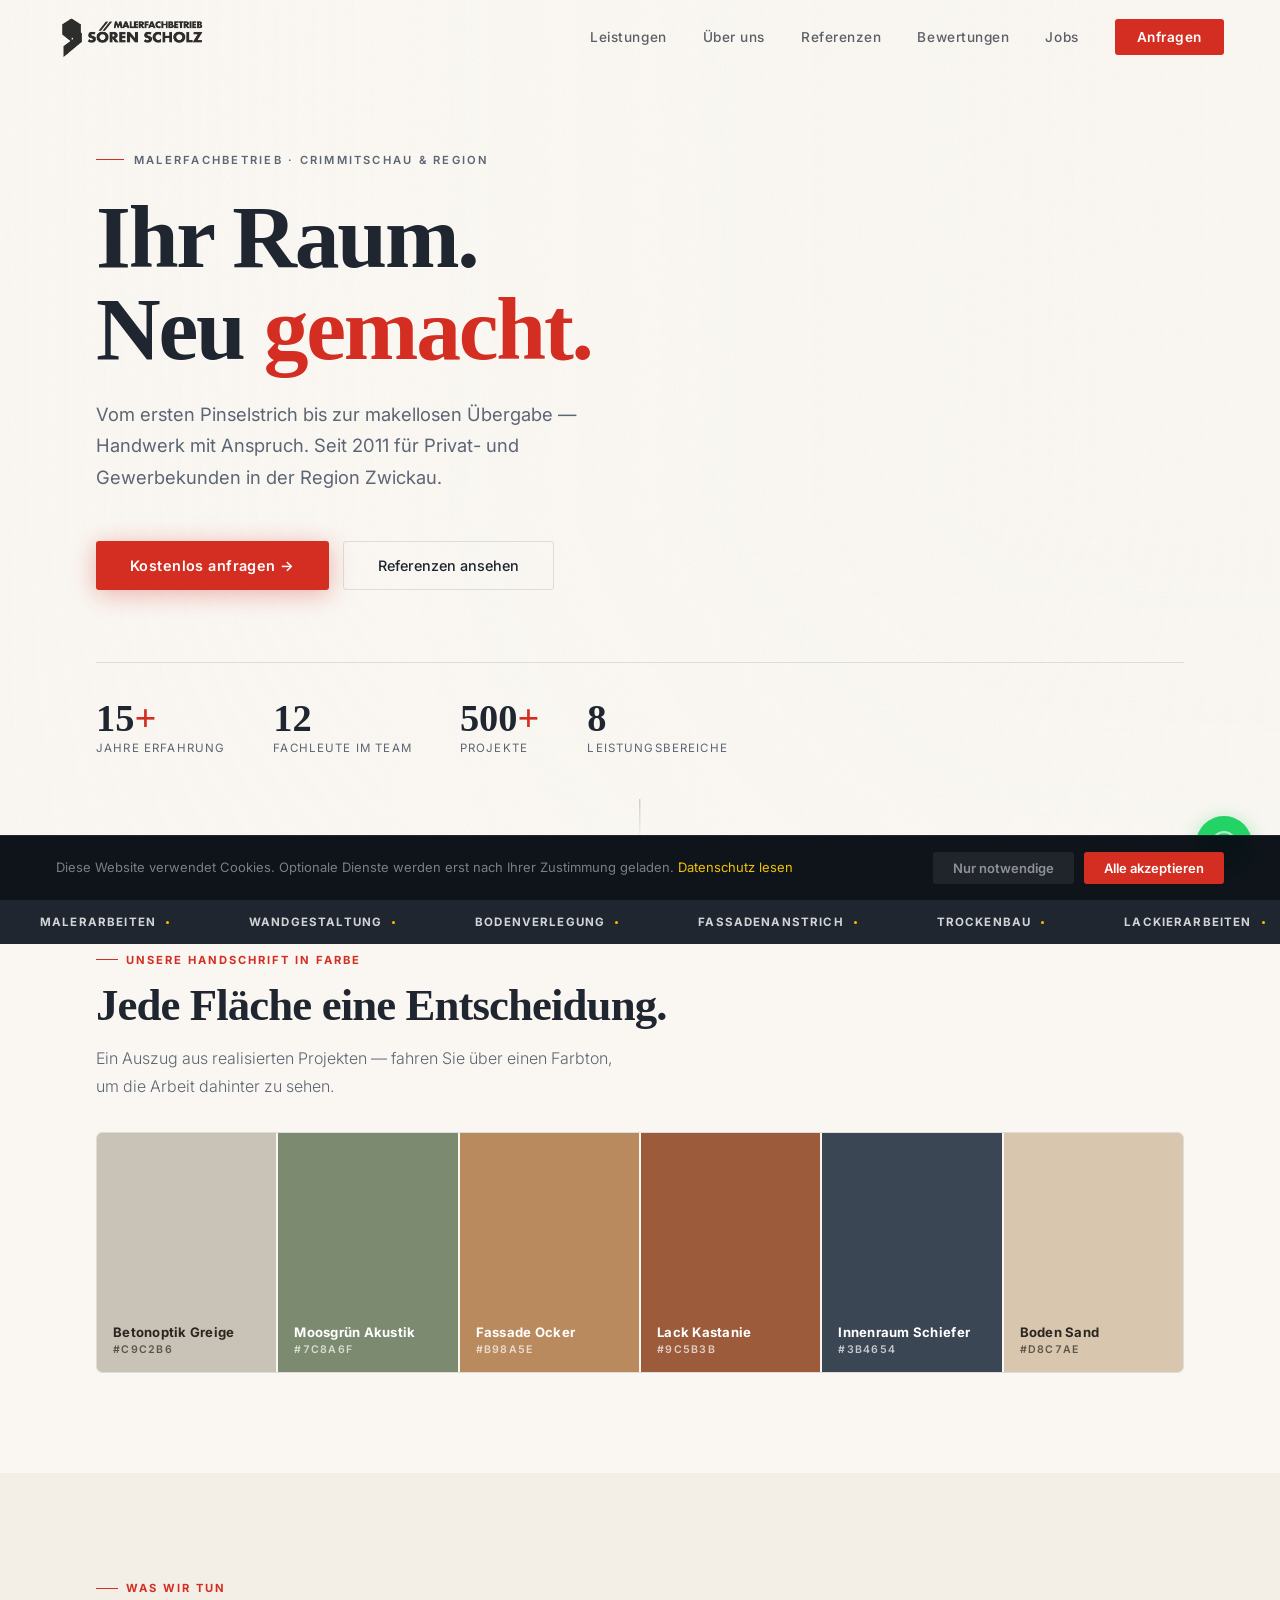
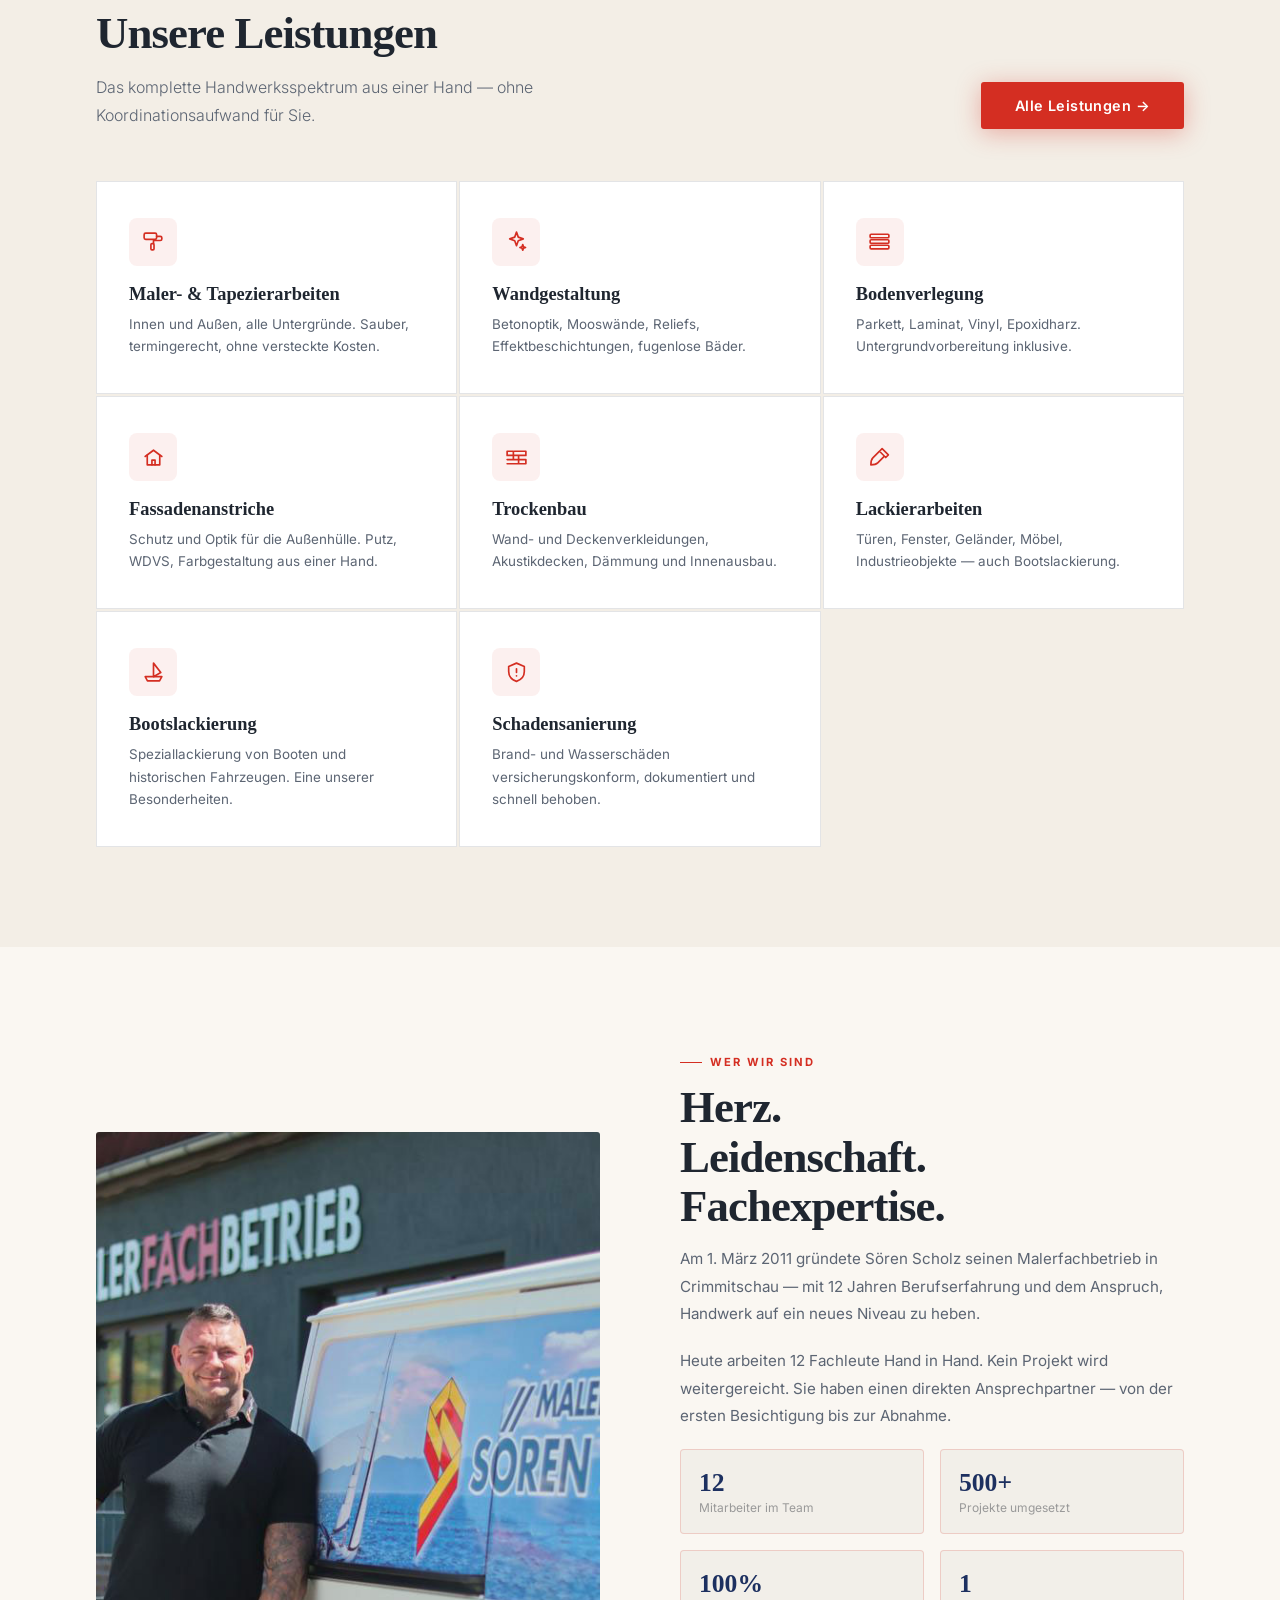
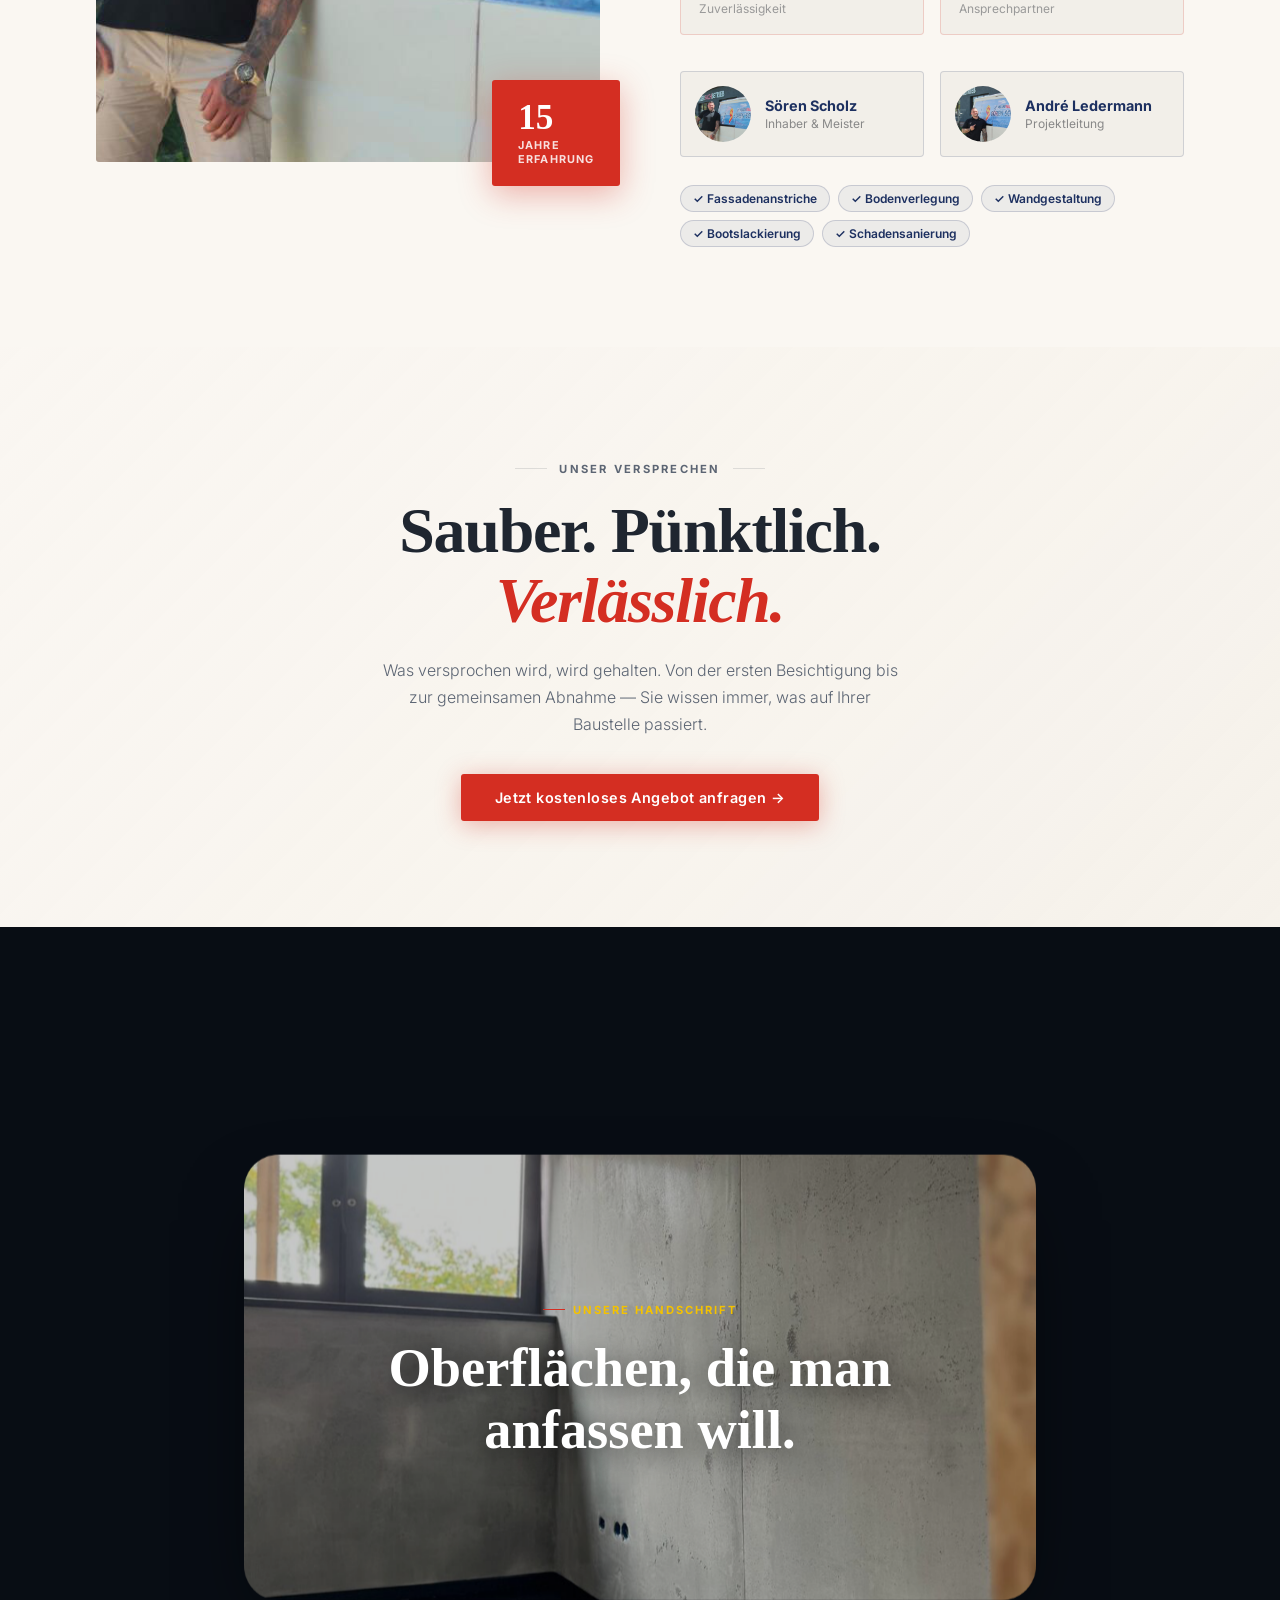
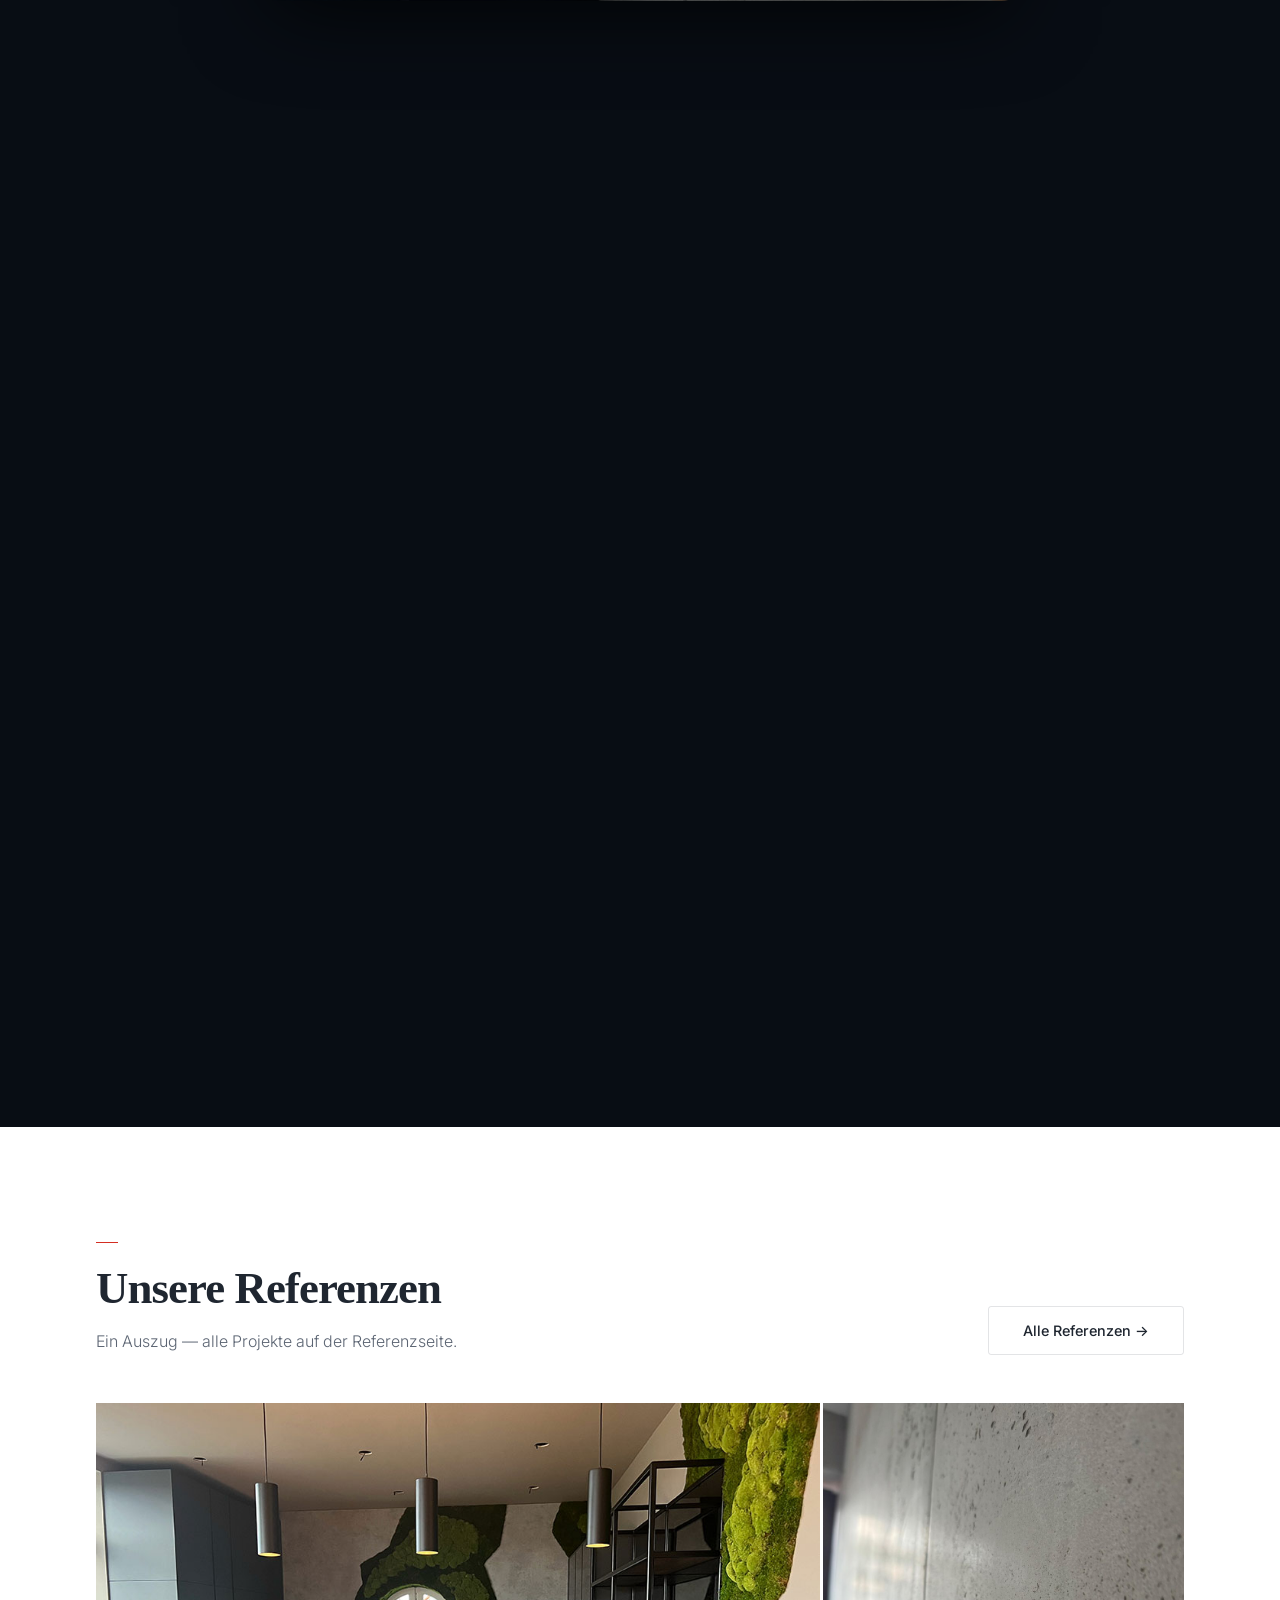
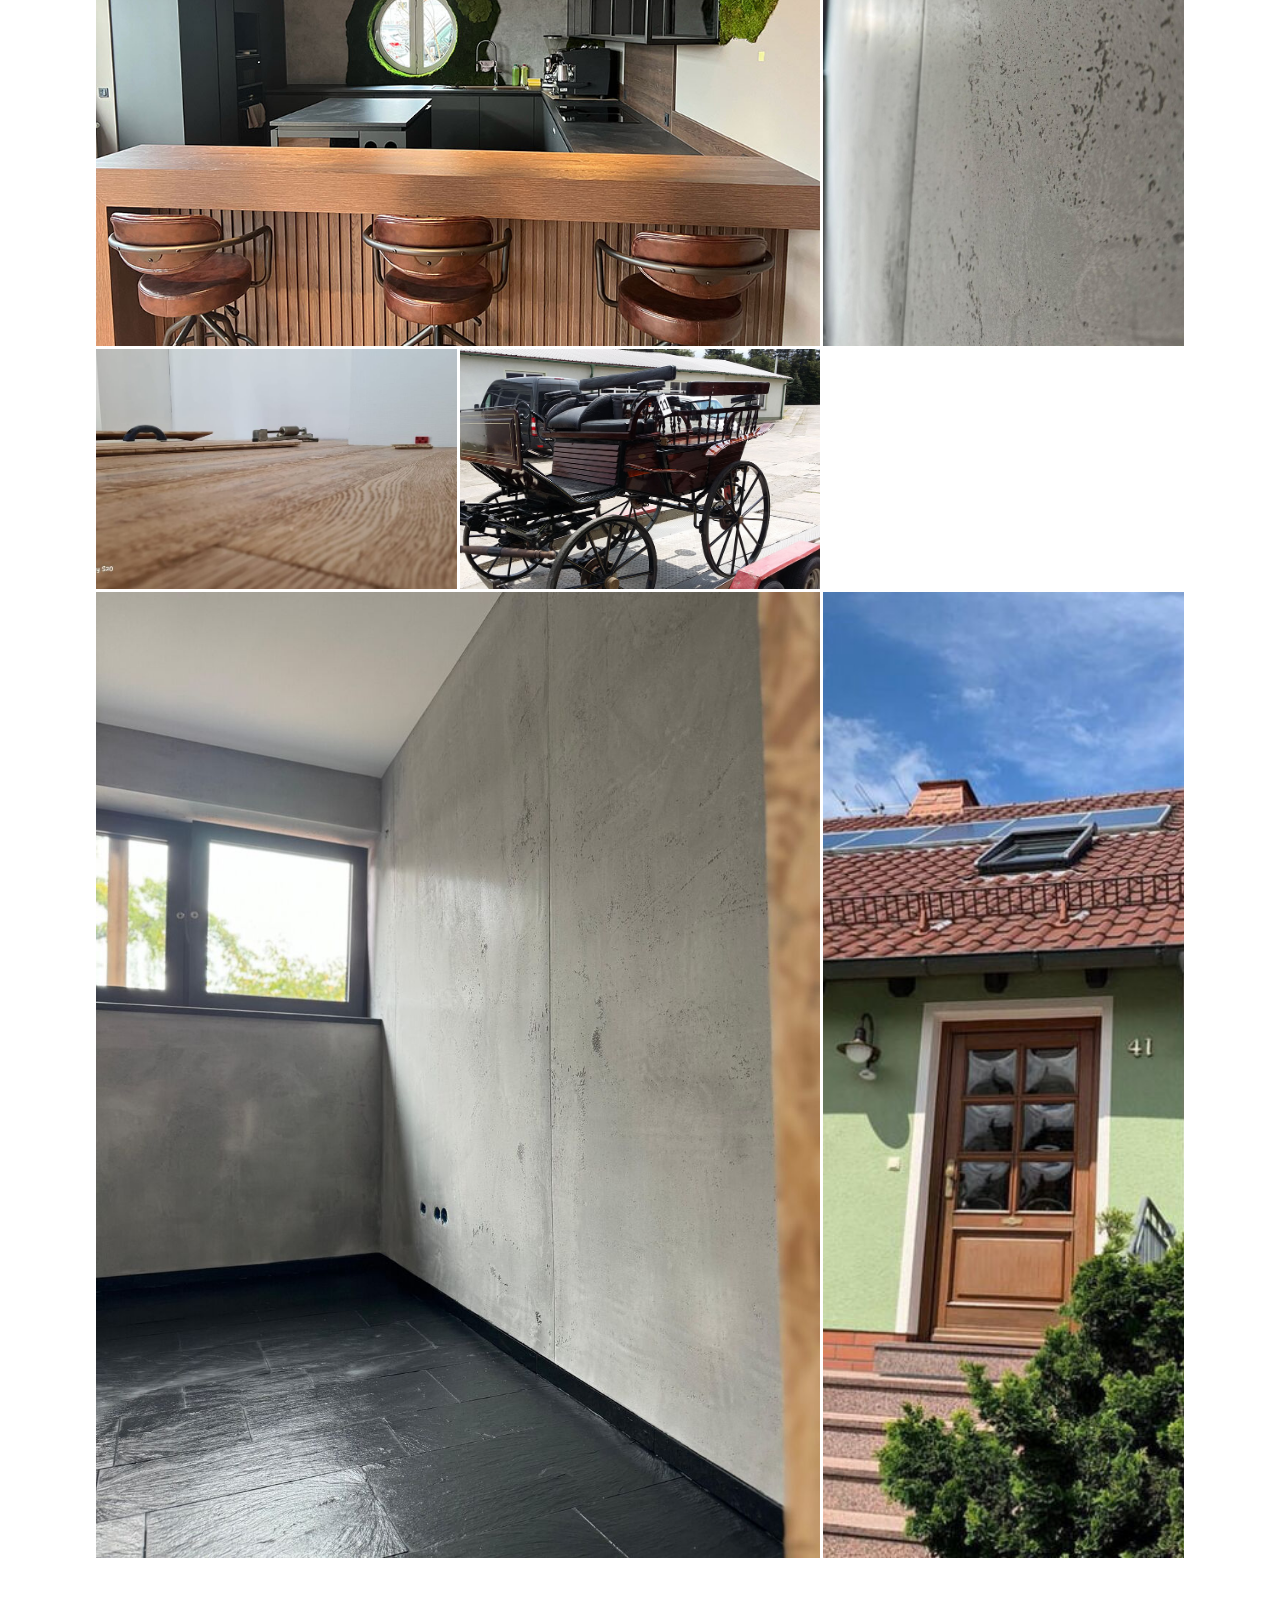
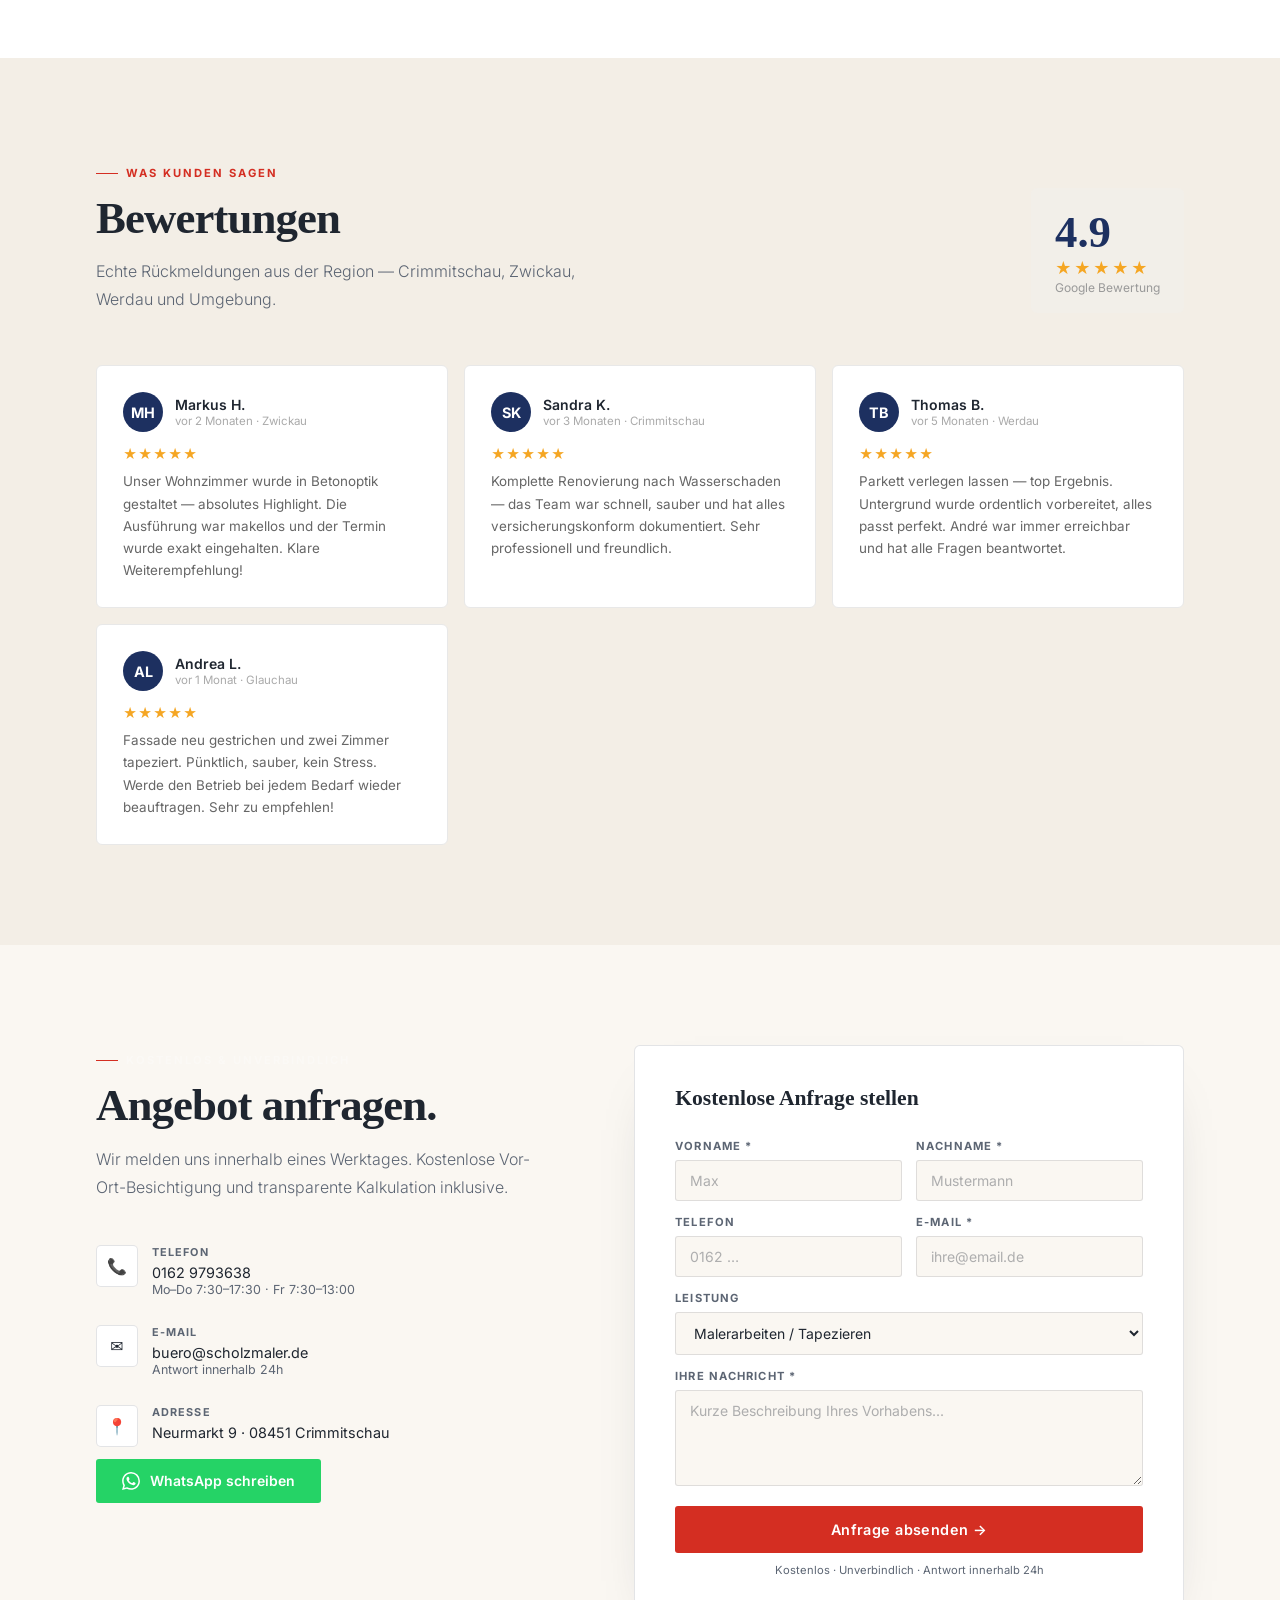
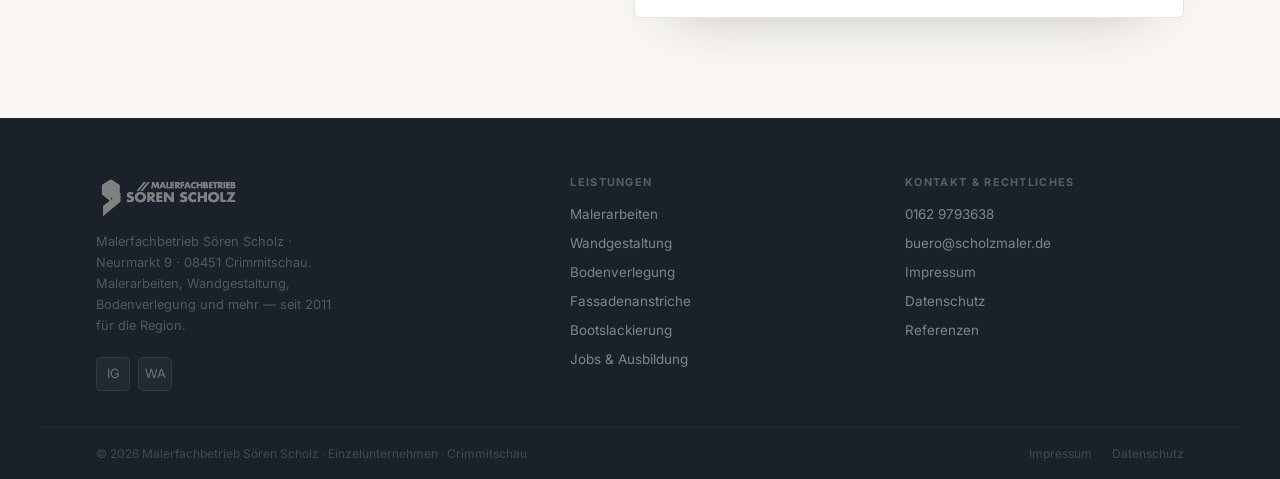
==== commit 80c57de6: "Helles Atelier: Light-Theme (Editorial Warm) + Farb-Swatch-Signature - Hell-Override: Paper-Hero mit" ====
--- a/index.html
+++ b/index.html
@@ -306,6 +306,100 @@
       .rg2{grid-template-columns:1fr}.uf{grid-template-columns:1fr}
       .kform{padding:24px 18px}.fb{flex-direction:column;align-items:flex-start}
     }
+
+    /* ════════════ HELLES ATELIER — Light-Theme Override (Build-Palette: Editorial Warm) ════════════ */
+    :root{ --paper:#FAF7F2; --paper2:#F3EEE6; --ink:#1f2630; --ink2:#5c6573; --line:rgba(31,38,48,.12); }
+    body{ background:var(--paper); color:var(--ink); }
+
+    /* NAV — dunkle Schrift auf hellem Hero */
+    .nav-links a{ color:rgba(31,38,48,.72); }
+    .nav-links a:hover,.nav-links a.active{ color:var(--ink); }
+    .burger span{ background:var(--ink); }
+    nav.scrolled{ background:rgba(250,247,242,.92); border-bottom:1px solid var(--line); }
+    .nav-logo img{ filter:brightness(0) saturate(0) opacity(.82); }
+
+    /* HERO — heller Scrim-Split: Foto bleibt, Text dunkel auf hellem Verlauf */
+    .hero{ background:var(--paper); }
+    .hero-slide{ filter:saturate(1) brightness(1.02) contrast(1.02); }
+    .hero-overlay{ background:
+        linear-gradient(to right, var(--paper) 0%, rgba(250,247,242,.92) 30%, rgba(250,247,242,.55) 52%, rgba(250,247,242,.05) 78%, transparent 100%),
+        linear-gradient(to top, rgba(250,247,242,.6) 0%, transparent 42%); }
+    .hero-tag{ color:var(--ink2); }
+    h1.hero-title{ color:var(--ink); text-shadow:0 1px 0 rgba(255,255,255,.4); }
+    h1.hero-title .acc{ color:var(--red); }
+    .hero-sub{ color:var(--ink2); font-weight:400; }
+    .hero-stats{ border-top:1px solid var(--line); }
+    .hs-n{ color:var(--ink); } .hs-n em{ color:var(--red); }
+    .hs-l{ color:var(--ink2); }
+    .btn-s{ color:var(--ink); border-color:var(--line); }
+    .btn-s:hover{ border-color:var(--ink); color:var(--ink); }
+    .scroll-hint{ color:rgba(31,38,48,.35); }
+    .scroll-line{ background:linear-gradient(to bottom,rgba(31,38,48,.3),transparent); }
+
+    /* TICKER — bewusst EIN dunkles Akzentband (Rhythmus), aber wärmer */
+    .ticker{ background:var(--ink); }
+
+    /* SECTIONS — helle Flächen, ruhiger Wechsel paper / weiß */
+    .ss{ color:var(--ink2); }
+    .leistungen{ background:var(--paper2); }
+    .sc{ background:#fff; border:1px solid var(--line); }
+    .sc:hover{ background:var(--ink); border-color:var(--ink); }
+    .scd{ color:var(--ink2); }
+    .ueber{ background:var(--paper); }
+    .ub{ color:var(--ink2); }
+
+    /* SIGNATURE — Farb-Swatch-Band (Maler = Farbe ist sein Produkt) */
+    .swatch-sec{ background:var(--paper); }
+    .swatch-sec .inner{ padding-top:0; }
+    .swatches{ display:grid; grid-template-columns:repeat(auto-fit,minmax(150px,1fr)); gap:2px; border:1px solid var(--line); border-radius:6px; overflow:hidden; }
+    .sw{ position:relative; aspect-ratio:3/4; display:flex; align-items:flex-end; padding:16px; cursor:default; overflow:hidden; transition:flex .3s; }
+    .sw::after{ content:''; position:absolute; inset:0; background:var(--swimg) center/cover; opacity:0; transition:opacity .45s ease; }
+    .sw:hover::after{ opacity:.5; }
+    .sw-name{ position:relative; z-index:2; font-size:.82rem; font-weight:700; letter-spacing:.02em; }
+    .sw-hex{ position:relative; z-index:2; display:block; font-size:.66rem; font-weight:600; letter-spacing:.12em; opacity:.7; margin-top:2px; font-variant-numeric:tabular-nums; }
+
+    /* SHOWREEL — heller, Foto kommt durch */
+    .sr-video{ filter:brightness(.92) saturate(1); }
+    .sr-overlay{ background:linear-gradient(135deg, rgba(250,247,242,.78) 0%, rgba(243,238,230,.62) 100%); }
+    .sr-tag{ color:var(--ink2); }
+    .sr-tag::before,.sr-tag::after{ background:var(--line); }
+    .sr-title{ color:var(--ink); text-shadow:0 1px 0 rgba(255,255,255,.5); }
+    .sr-title em{ color:var(--red); }
+    .sr-sub{ color:var(--ink2); }
+
+    /* REFERENZEN — helle Galerie, Fotos leuchten */
+    .referenzen{ background:#fff; }
+    .referenzen .sh{ color:var(--ink); }
+    .referenzen .ss{ color:var(--ink2); }
+    .rc-img{ filter:brightness(1) saturate(1); }
+    .rc:hover .rc-img{ filter:brightness(1.04) saturate(1.05); }
+    .rc-type{ color:var(--red); }
+
+    /* BEWERTUNGEN */
+    .bewertungen{ background:var(--paper2); }
+
+    /* KONTAKT — hell, helles Formular */
+    .kontakt{ background:var(--paper); }
+    .kontakt .sh{ color:var(--ink); }
+    .kontakt .ss{ color:var(--ink2); }
+    .kic{ background:#fff; border:1px solid var(--line); color:var(--ink); }
+    .kil{ color:var(--ink2); }
+    .kiv{ color:var(--ink); } .kiv:hover{ color:var(--red); }
+    .kiv-sm{ color:var(--ink2); }
+    .kform{ background:#fff; border:1px solid var(--line); box-shadow:0 24px 60px -40px rgba(31,38,48,.4); }
+    .kft{ color:var(--ink); }
+    .fg label{ color:var(--ink2); }
+    .fg input,.fg select,.fg textarea{ background:var(--paper); border:1px solid var(--line); color:var(--ink); }
+    .fg input::placeholder,.fg textarea::placeholder{ color:rgba(31,38,48,.35); }
+    .fg input:focus,.fg select:focus,.fg textarea:focus{ border-color:var(--red); }
+    .fg select option{ background:#fff; color:var(--ink); }
+    .fnote{ color:var(--ink2); }
+
+    /* FOOTER — bewusst dunkel als ruhiger Abschluss (warmes Anthrazit) */
+    footer{ background:#1a212b; }
+
+    @media(max-width:600px){ .hero-overlay{ background:linear-gradient(to top, var(--paper) 0%, rgba(250,247,242,.85) 45%, rgba(250,247,242,.25) 100%); } }
+    /* ════════════ Ende Light-Theme ════════════ */
   </style>
 </head>
 <body>
@@ -374,6 +468,23 @@
     <span class="ti">Malerarbeiten<span class="td"></span></span><span class="ti">Wandgestaltung<span class="td"></span></span><span class="ti">Bodenverlegung<span class="td"></span></span><span class="ti">Fassadenanstrich<span class="td"></span></span><span class="ti">Trockenbau<span class="td"></span></span><span class="ti">Lackierarbeiten<span class="td"></span></span><span class="ti">Bootslackierung<span class="td"></span></span><span class="ti">Schadensanierung<span class="td"></span></span><span class="ti">Crimmitschau · Zwickau · Werdau · Glauchau<span class="td"></span></span>
   </div>
 </div>
+
+<!-- SIGNATURE: FARB-SWATCHES (Maler = Farbe ist sein Produkt) -->
+<section class="swatch-sec">
+  <div class="inner" style="padding-bottom:0">
+    <div class="fu"><div class="stag">Unsere Handschrift in Farbe</div><h2 class="sh">Jede Fläche eine Entscheidung.</h2><p class="ss">Ein Auszug aus realisierten Projekten — fahren Sie über einen Farbton, um die Arbeit dahinter zu sehen.</p></div>
+  </div>
+  <div class="inner" style="padding-top:32px">
+    <div class="swatches fu d1">
+      <div class="sw" style="background:#C9C2B6;color:#2a2620;--swimg:url('assets/img/Betonoptik_5798_original.jpg')"><div><span class="sw-name">Betonoptik Greige</span><span class="sw-hex">#C9C2B6</span></div></div>
+      <div class="sw" style="background:#7C8A6F;color:#fff;--swimg:url('assets/img/Schallreduzierung_im_Innenraum_mit_Moos_4976_original.jpg')"><div><span class="sw-name">Moosgrün Akustik</span><span class="sw-hex">#7C8A6F</span></div></div>
+      <div class="sw" style="background:#B98A5E;color:#fff;--swimg:url('assets/img/Fassadenmalerei_5062_original.jpg')"><div><span class="sw-name">Fassade Ocker</span><span class="sw-hex">#B98A5E</span></div></div>
+      <div class="sw" style="background:#9C5B3B;color:#fff;--swimg:url('assets/img/Kutsche_Lackierung_4965_original.jpg')"><div><span class="sw-name">Lack Kastanie</span><span class="sw-hex">#9C5B3B</span></div></div>
+      <div class="sw" style="background:#3B4654;color:#fff;--swimg:url('assets/img/Innenraumgestaltung_Malerarbeiten_4978_original.jpg')"><div><span class="sw-name">Innenraum Schiefer</span><span class="sw-hex">#3B4654</span></div></div>
+      <div class="sw" style="background:#D8C7AE;color:#2a2620;--swimg:url('assets/img/Laminat_5058_original.jpg')"><div><span class="sw-name">Boden Sand</span><span class="sw-hex">#D8C7AE</span></div></div>
+    </div>
+  </div>
+</section>
 
 <!-- LEISTUNGEN -->
 <section class="leistungen" id="leistungen">
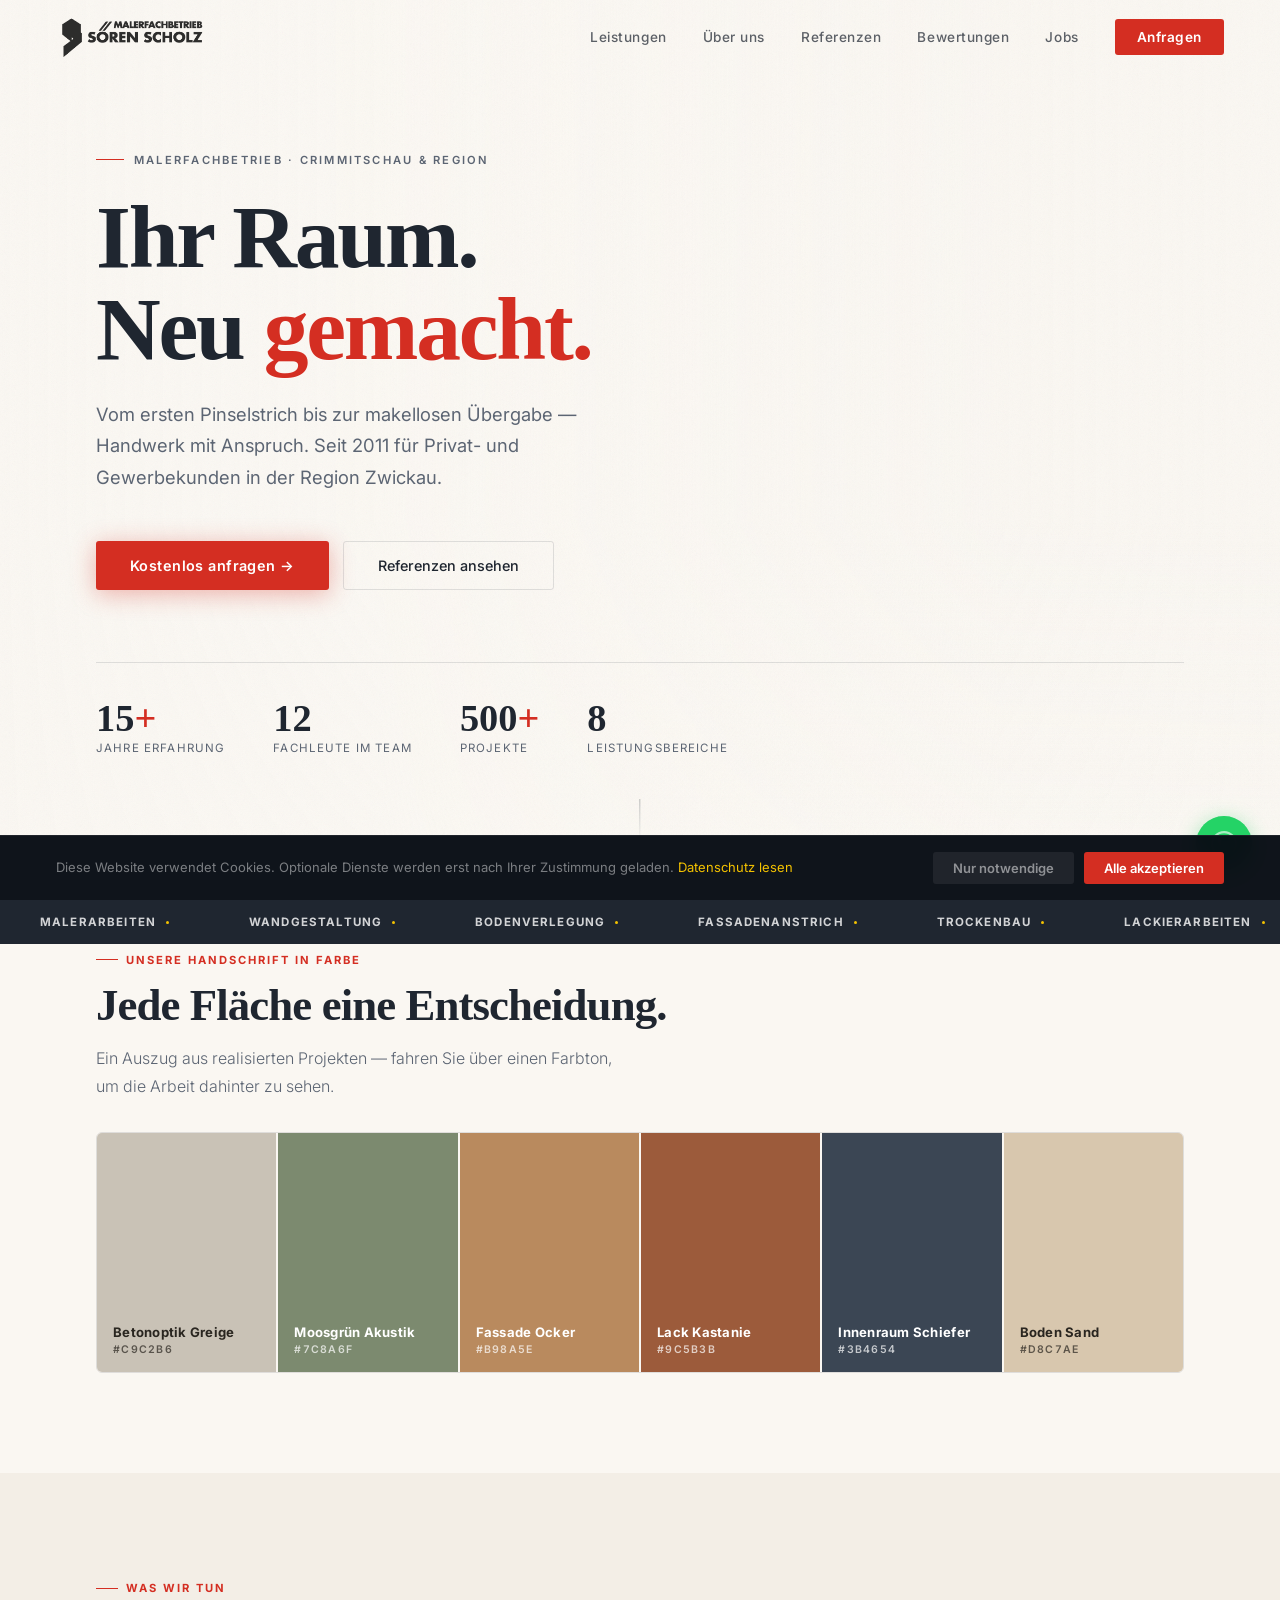
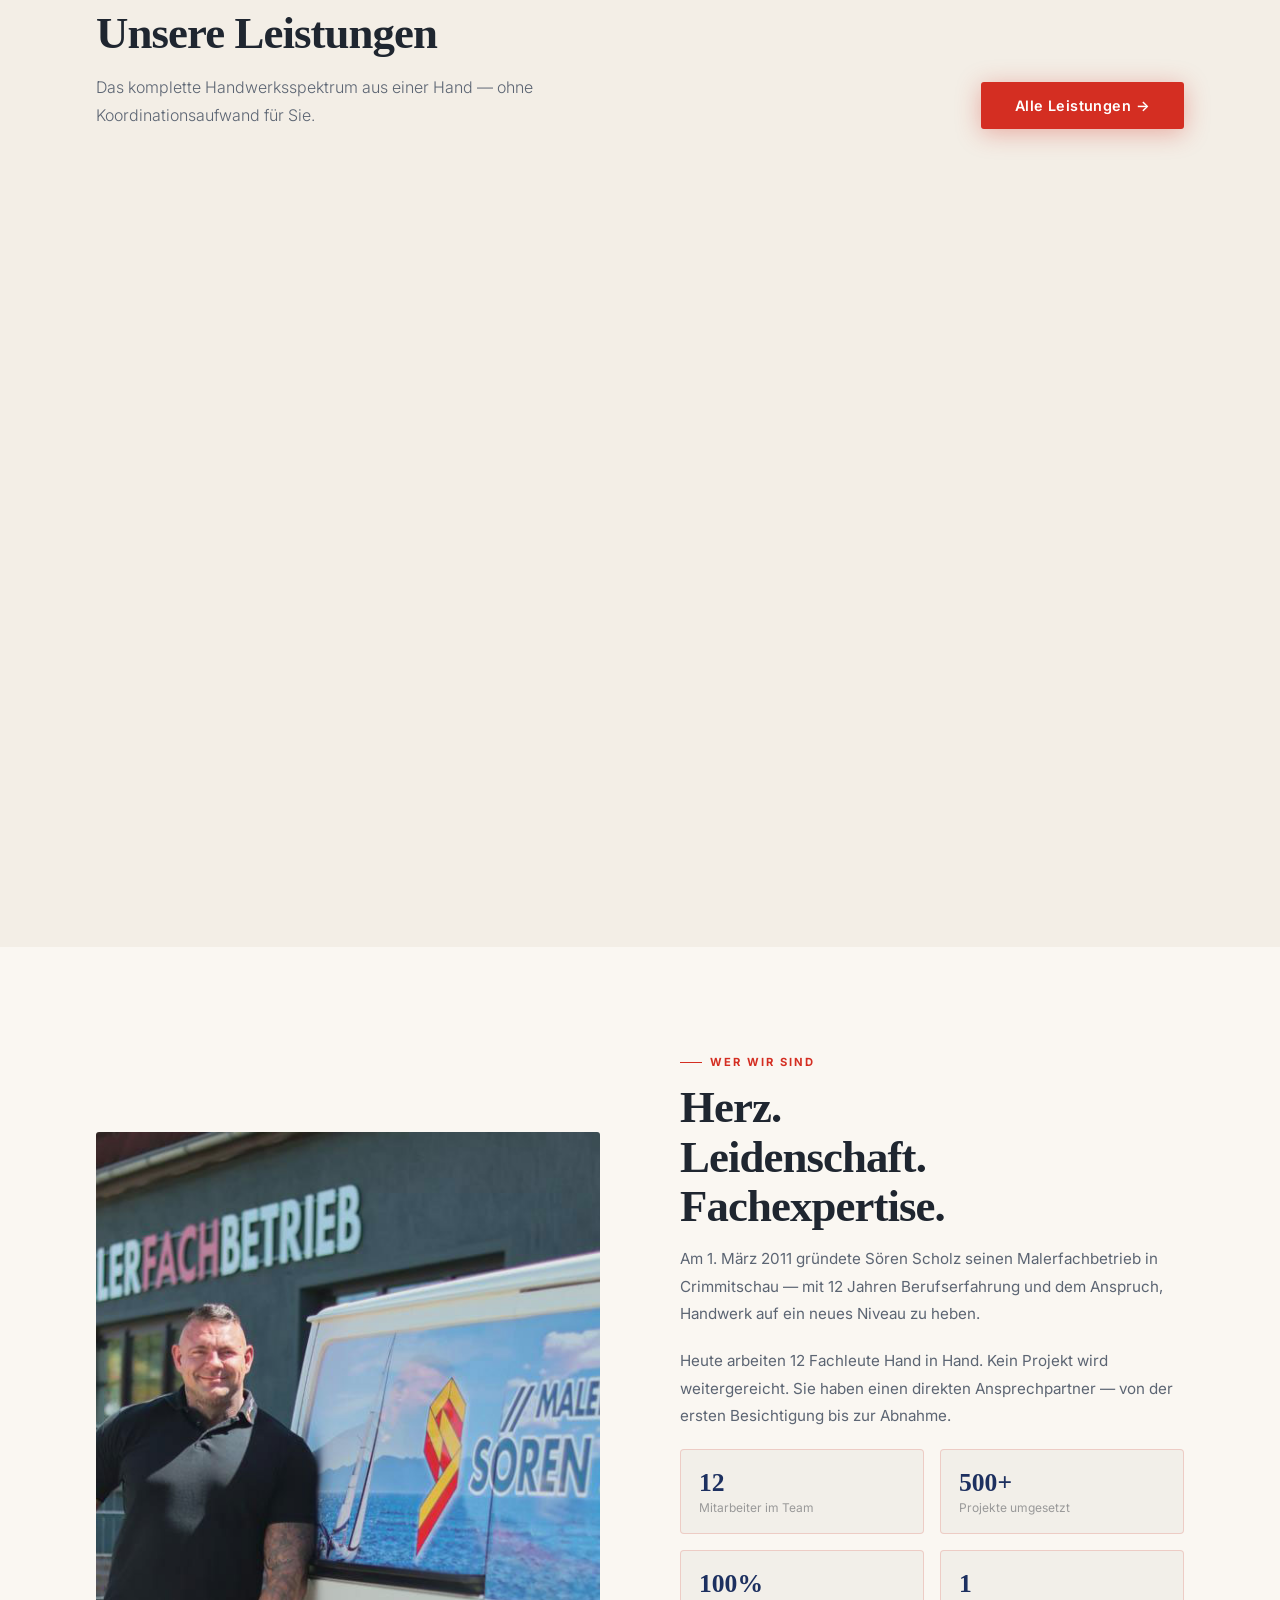
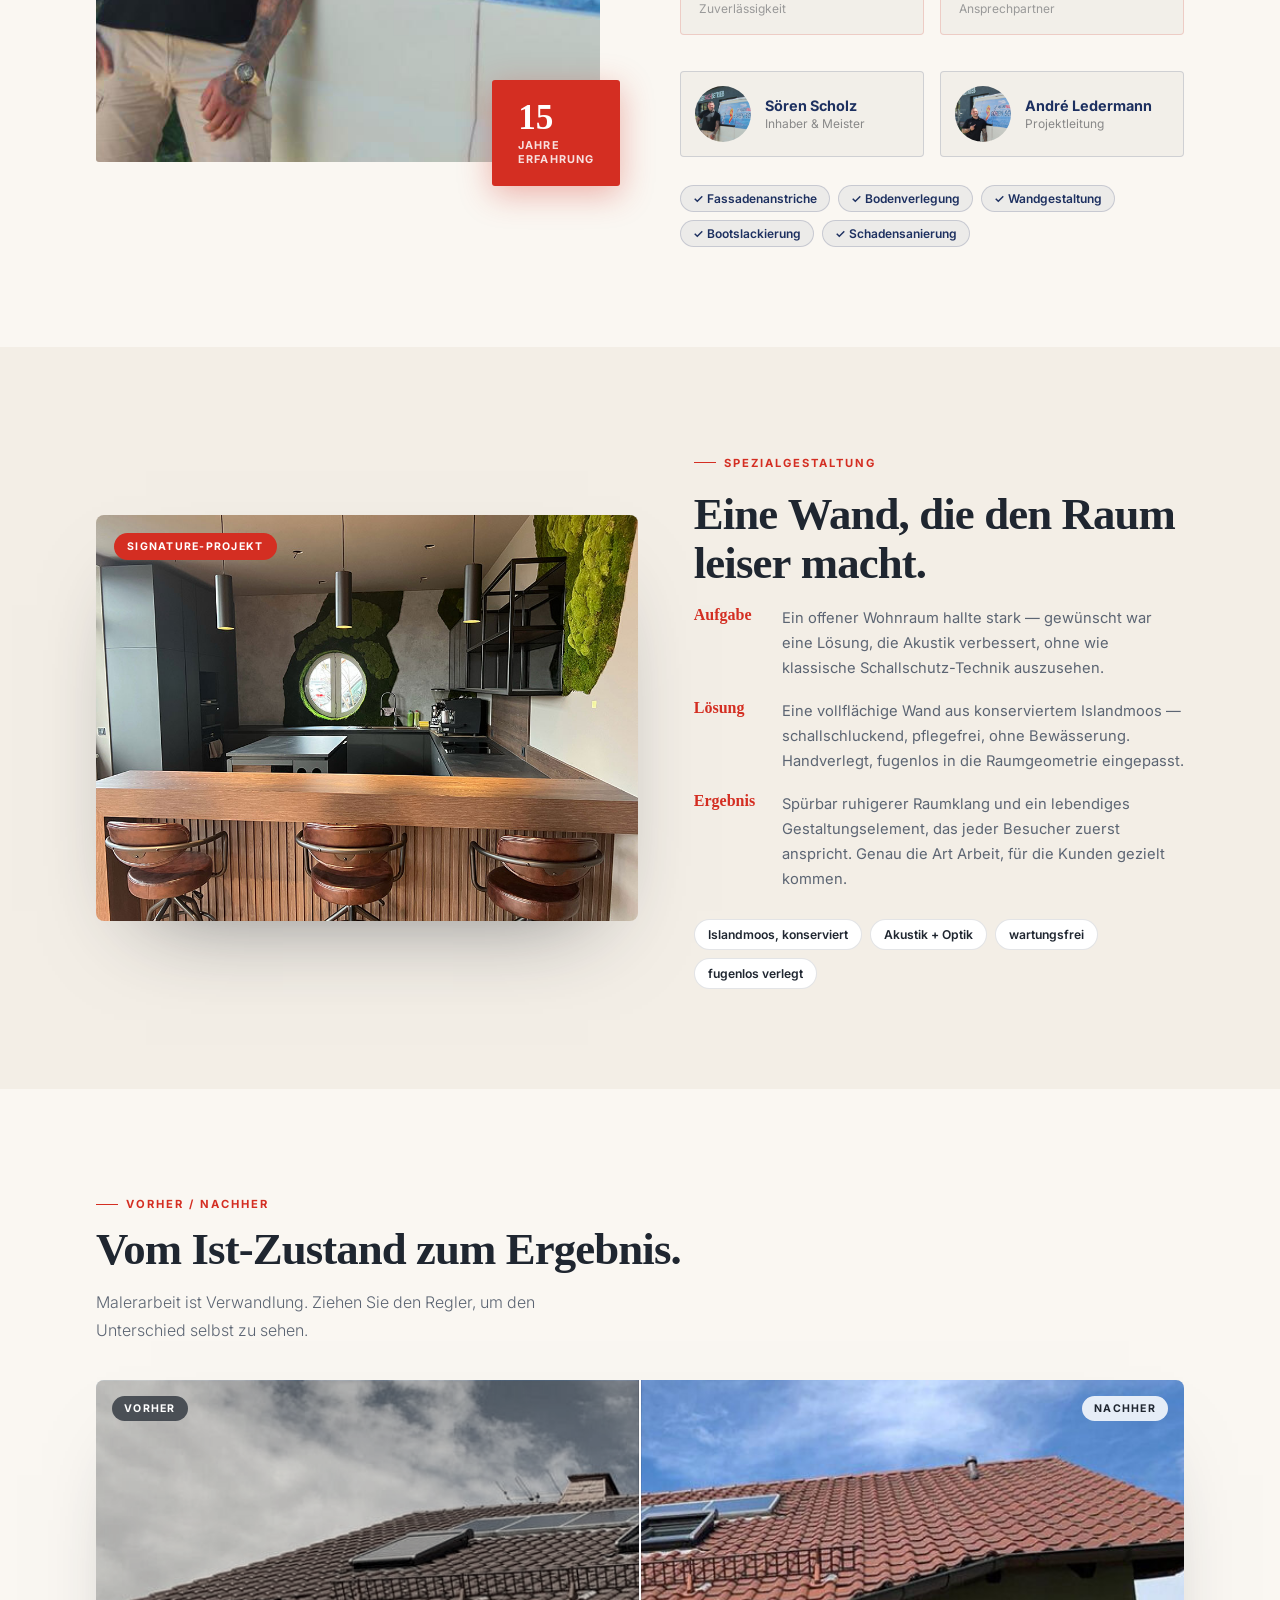
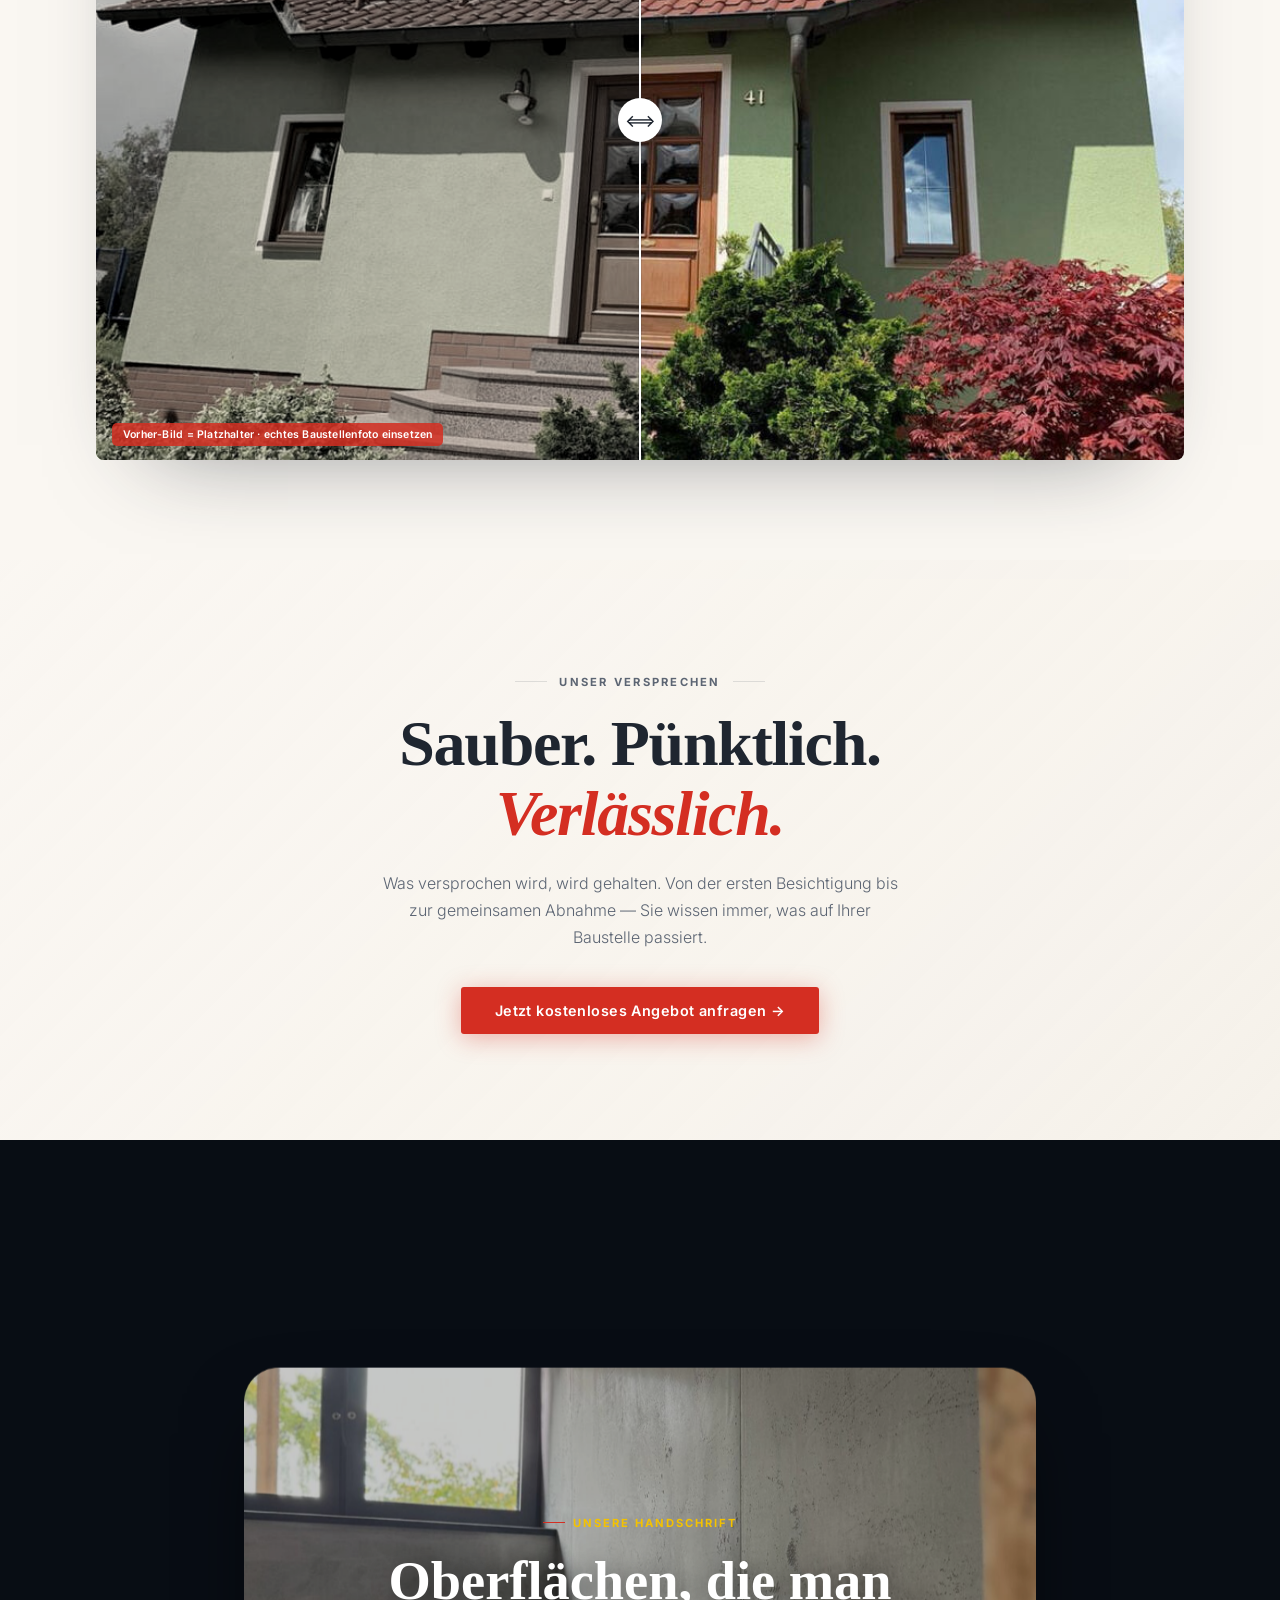
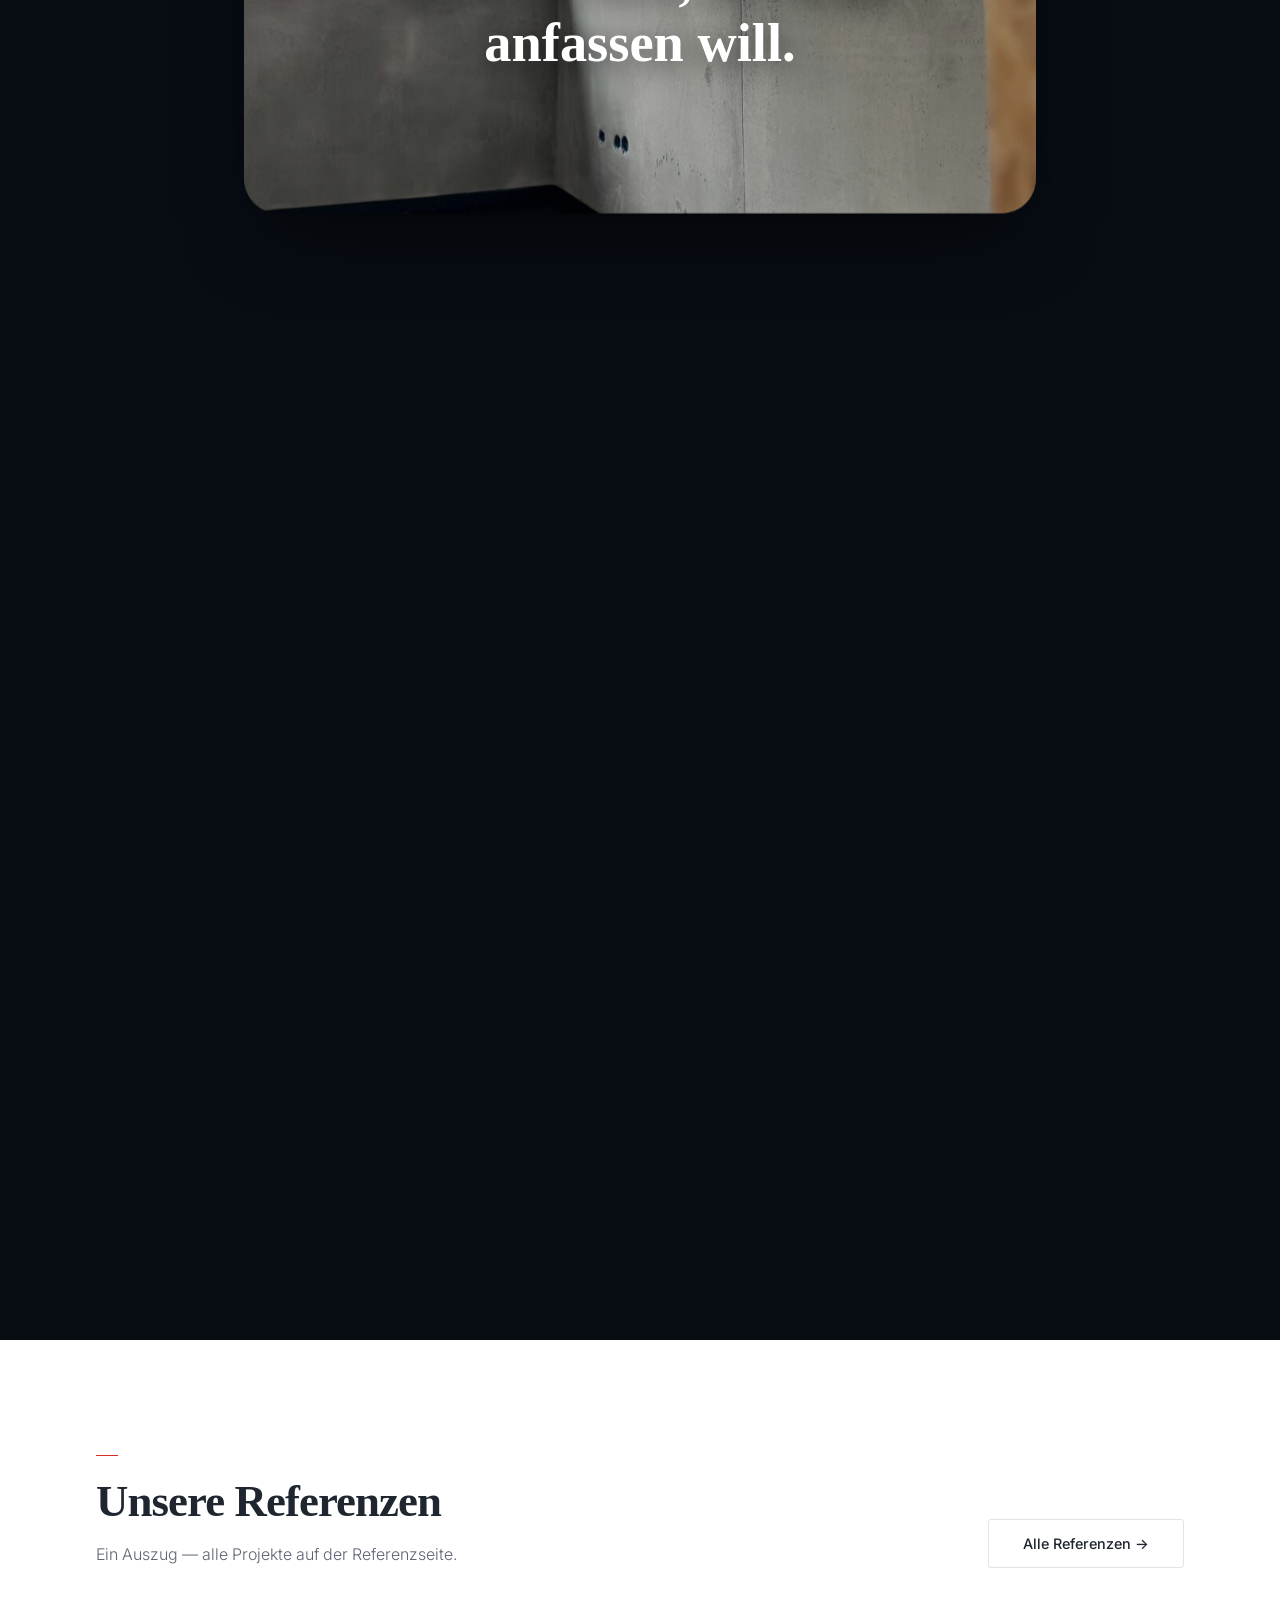
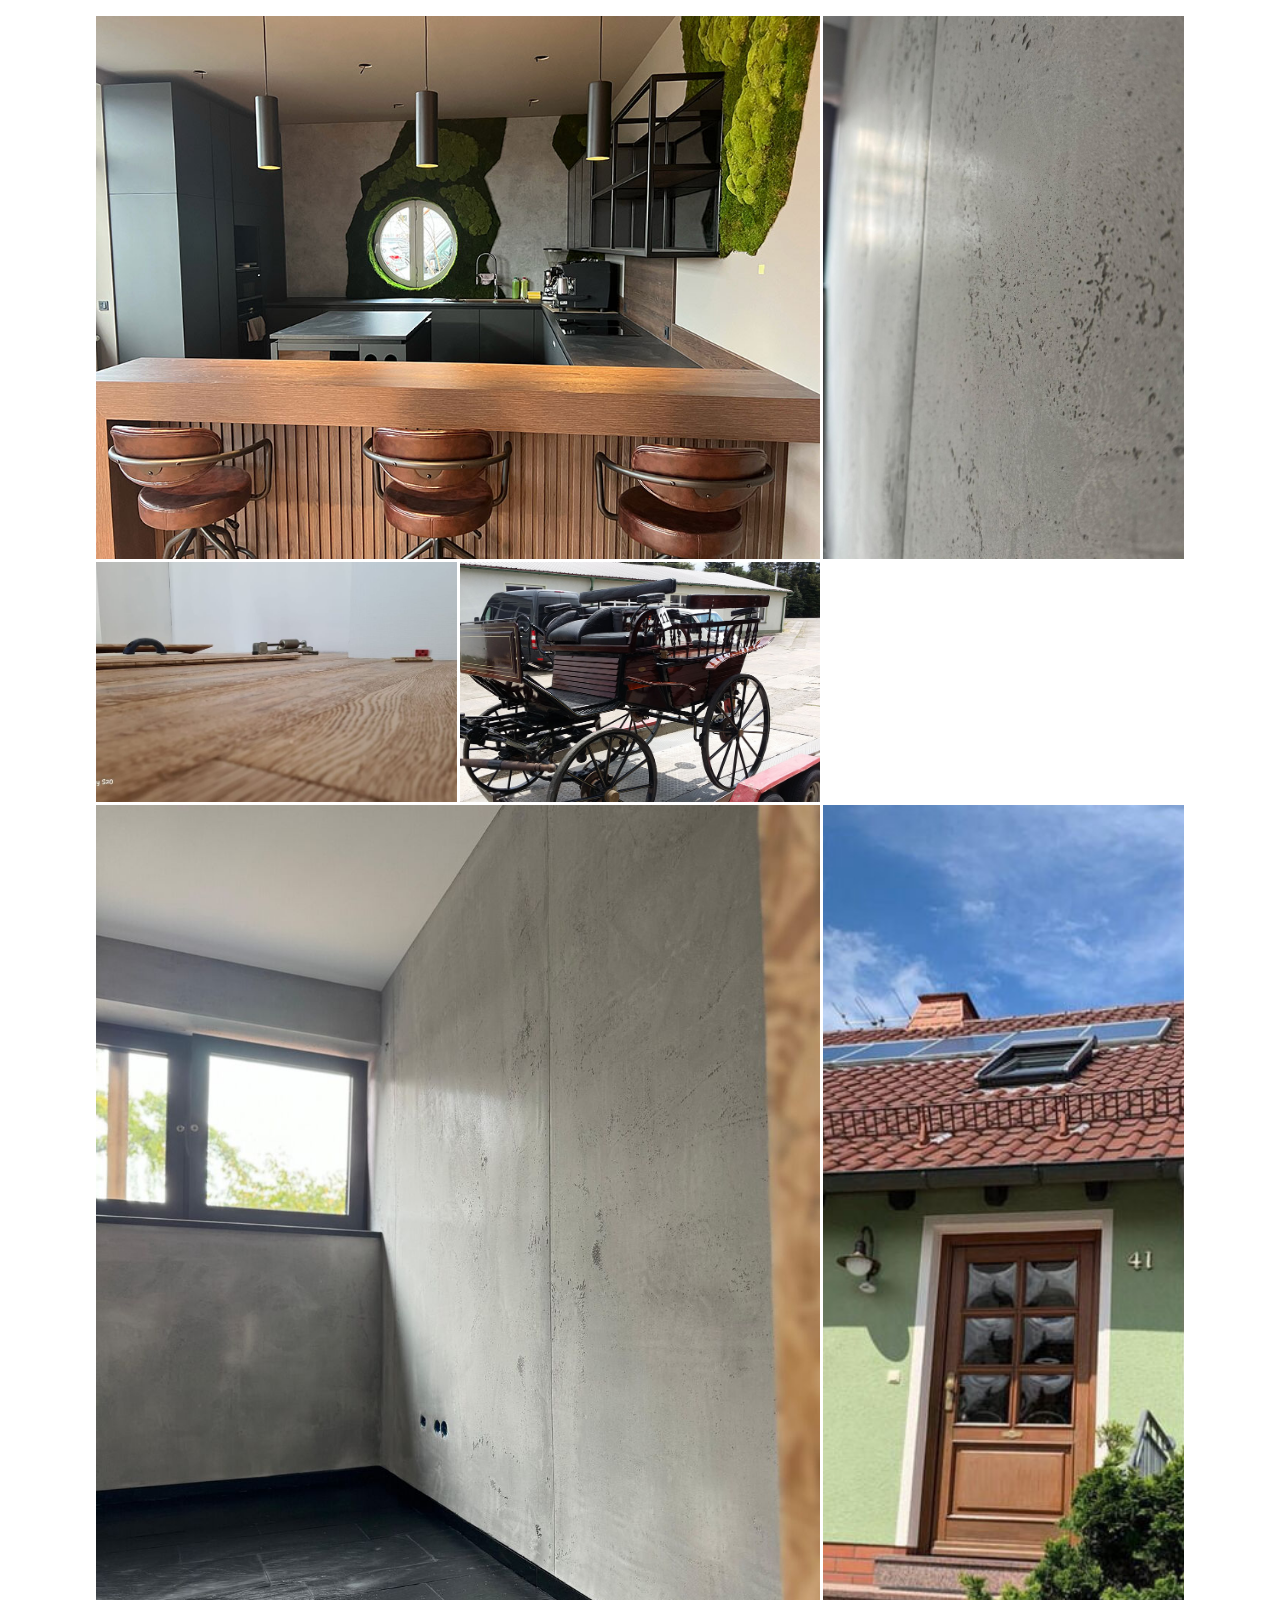
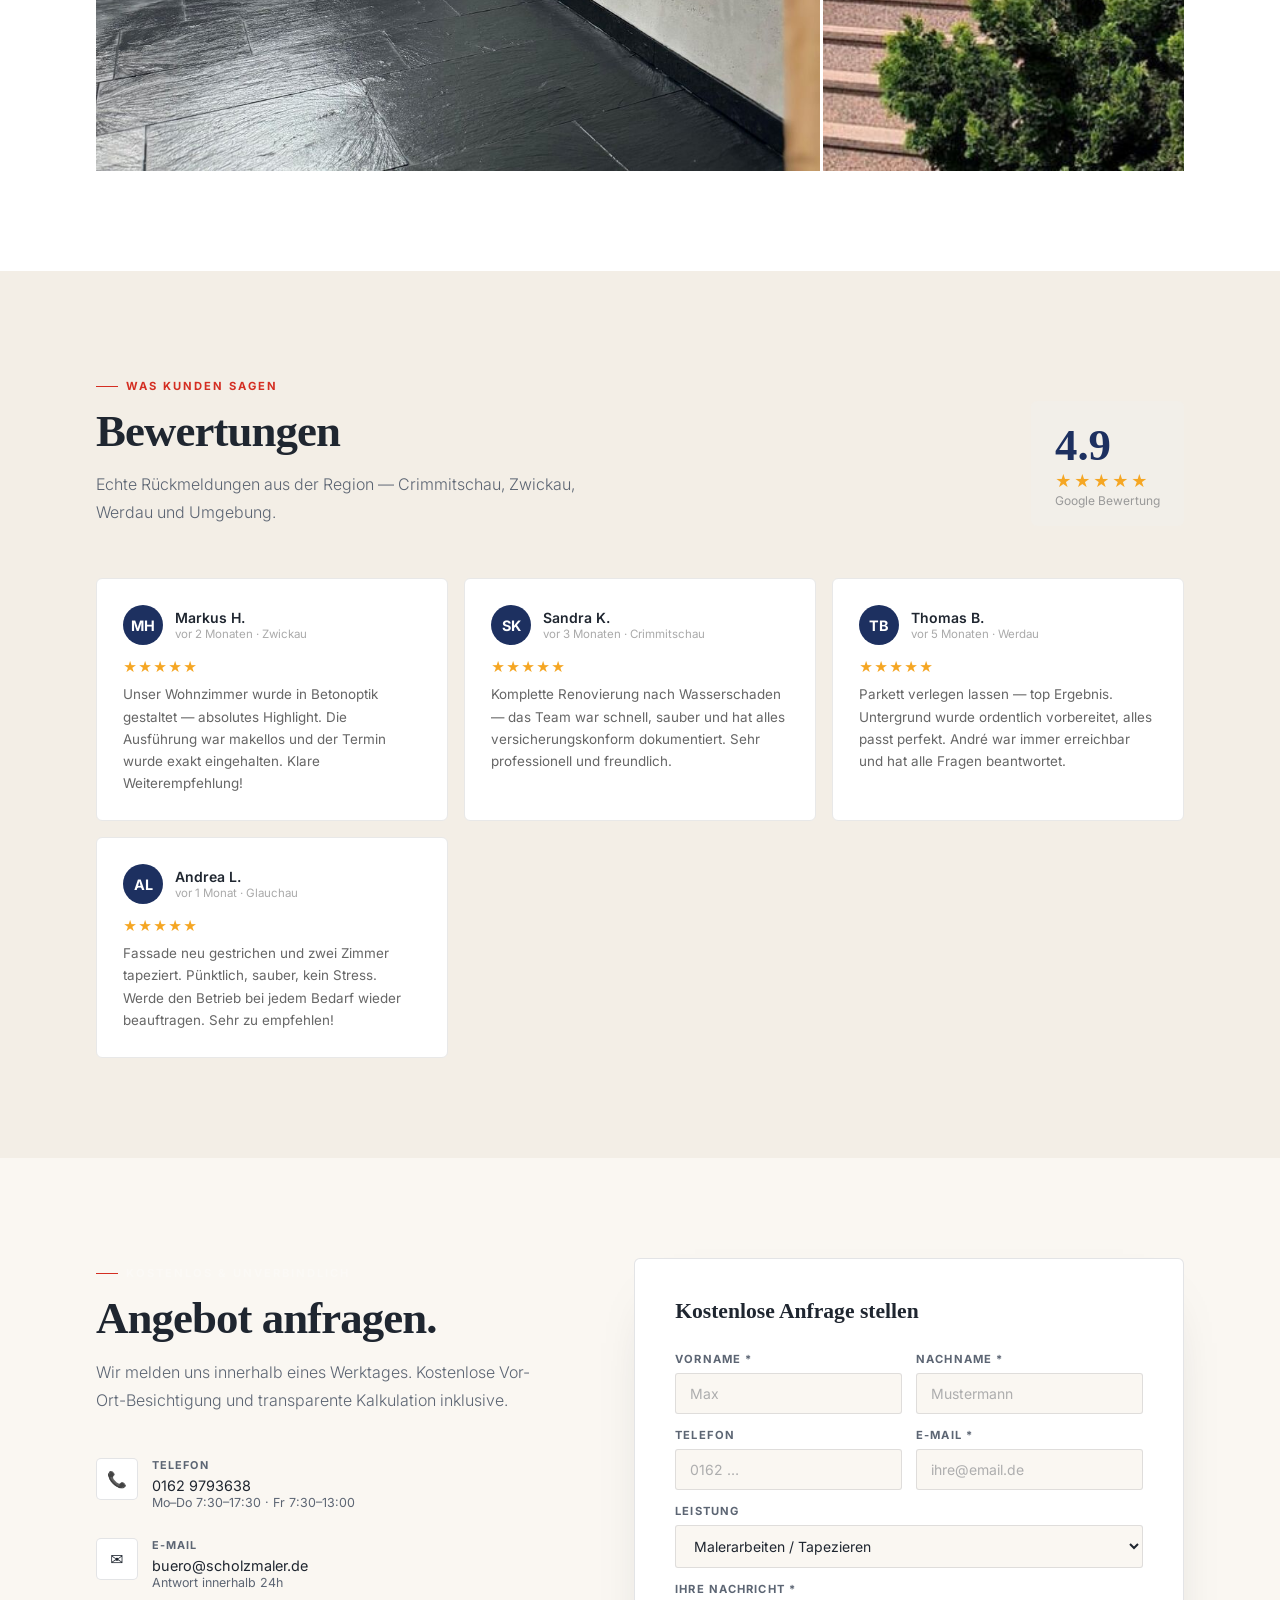
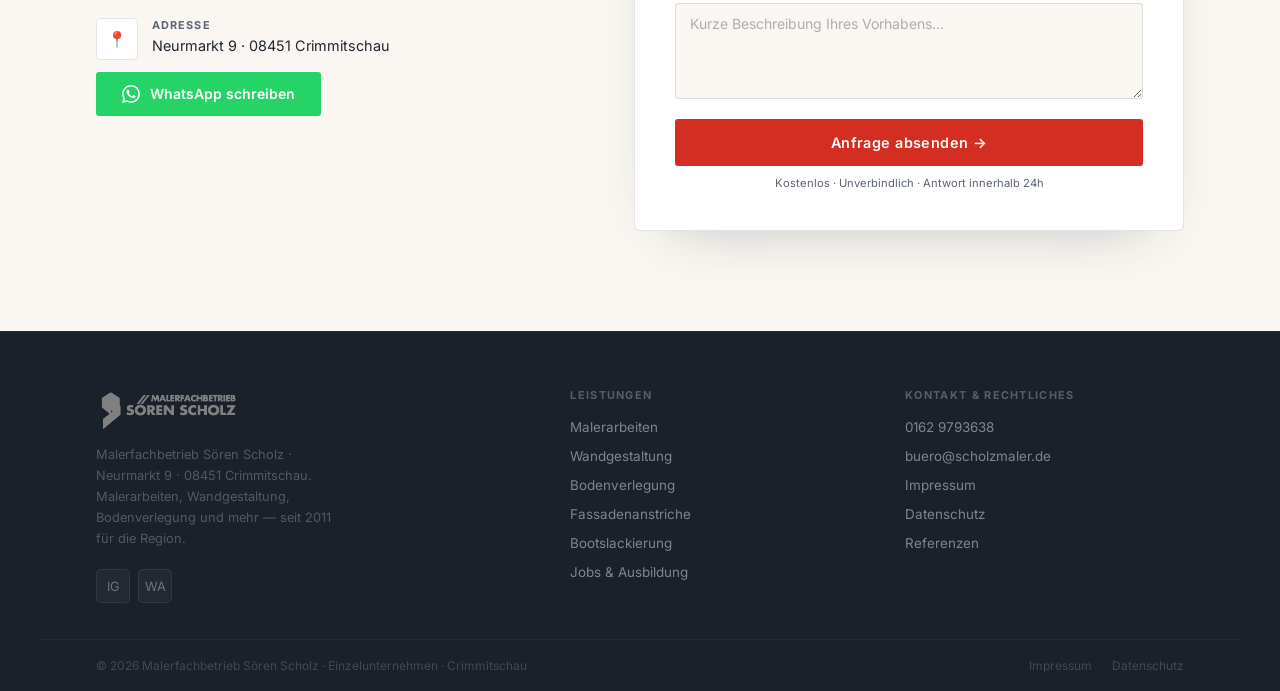
==== commit 60daa2ad: "Portfolio-Hervorhebung: Signature-Case (Mooswand) + Vorher/Nachher-Slider - Signature-Case mit Aufga" ====
--- a/index.html
+++ b/index.html
@@ -399,6 +399,34 @@
     footer{ background:#1a212b; }
 
     @media(max-width:600px){ .hero-overlay{ background:linear-gradient(to top, var(--paper) 0%, rgba(250,247,242,.85) 45%, rgba(250,247,242,.25) 100%); } }
+
+    /* ─── SIGNATURE-CASE (seltenste Arbeit gross herausgestellt) ─── */
+    .case-sec{ background:var(--paper2); }
+    .case-grid{ display:grid; grid-template-columns:1.05fr .95fr; gap:56px; align-items:center; }
+    .case-media{ position:relative; border-radius:8px; overflow:hidden; box-shadow:0 40px 90px -50px rgba(31,38,48,.6); }
+    .case-media img{ width:100%; aspect-ratio:4/3; object-fit:cover; display:block; transition:transform 1.2s ease; }
+    .case-media:hover img{ transform:scale(1.05); }
+    .case-flag{ position:absolute; top:18px; left:18px; background:var(--red); color:#fff; font-size:.66rem; font-weight:700; letter-spacing:.12em; text-transform:uppercase; padding:7px 13px; border-radius:100px; }
+    .case-body .sh{ margin-top:6px; }
+    .case-step{ display:flex; gap:14px; margin:18px 0; }
+    .case-step b{ flex-shrink:0; font-family:var(--serif); font-size:1rem; color:var(--red); width:74px; }
+    .case-step p{ font-size:.92rem; color:var(--ink2); line-height:1.7; margin:0; }
+    .case-tags{ display:flex; flex-wrap:wrap; gap:8px; margin-top:26px; }
+    .case-tags span{ font-size:.76rem; font-weight:600; color:var(--ink); background:#fff; border:1px solid var(--line); padding:7px 13px; border-radius:100px; }
+
+    /* ─── VORHER / NACHHER SLIDER ─── */
+    .ba-sec{ background:var(--paper); }
+    .ba{ position:relative; width:100%; aspect-ratio:16/10; border-radius:8px; overflow:hidden; user-select:none; touch-action:pan-y; box-shadow:0 40px 90px -55px rgba(31,38,48,.55); cursor:ew-resize; }
+    .ba img{ position:absolute; inset:0; width:100%; height:100%; object-fit:cover; pointer-events:none; }
+    .ba-before{ position:absolute; inset:0; clip-path:inset(0 calc(100% - var(--pos,50%)) 0 0); }
+    .ba-before img{ filter:grayscale(.72) brightness(.82) contrast(1.06) sepia(.12); }
+    .ba-handle{ position:absolute; top:0; bottom:0; left:var(--pos,50%); width:2px; background:#fff; transform:translateX(-1px); box-shadow:0 0 0 1px rgba(31,38,48,.12); pointer-events:none; }
+    .ba-grip{ position:absolute; top:50%; left:50%; transform:translate(-50%,-50%); width:44px; height:44px; border-radius:50%; background:#fff; color:var(--ink); display:flex; align-items:center; justify-content:center; font-size:1.1rem; box-shadow:0 6px 20px rgba(31,38,48,.3); }
+    .ba-tag{ position:absolute; top:16px; z-index:3; font-size:.66rem; font-weight:700; letter-spacing:.12em; text-transform:uppercase; padding:6px 12px; border-radius:100px; backdrop-filter:blur(4px); }
+    .ba-tag-l{ left:16px; background:rgba(31,38,48,.72); color:#fff; }
+    .ba-tag-r{ right:16px; background:rgba(255,255,255,.85); color:var(--ink); }
+    .ba-ph{ position:absolute; bottom:14px; left:16px; z-index:3; font-size:.66rem; font-weight:600; color:#fff; background:rgba(212,46,34,.85); padding:5px 11px; border-radius:5px; letter-spacing:.02em; }
+    @media(max-width:760px){ .case-grid{ grid-template-columns:1fr; gap:28px; } .case-step b{ width:64px; } }
     /* ════════════ Ende Light-Theme ════════════ */
   </style>
 </head>
@@ -537,6 +565,39 @@
           <span class="zb">✓ Schadensanierung</span>
         </div>
       </div>
+    </div>
+  </div>
+</section>
+
+<!-- SIGNATURE-CASE: seltenste Arbeit gross -->
+<section class="case-sec" id="signature-case">
+  <div class="inner case-grid fu">
+    <div class="case-media">
+      <img src="assets/img/Schallreduzierung_im_Innenraum_mit_Moos_4976_original.jpg" alt="Mooswand mit Akustikwirkung — Spezialgestaltung von Scholz">
+      <span class="case-flag">Signature-Projekt</span>
+    </div>
+    <div class="case-body">
+      <div class="stag">Spezialgestaltung</div>
+      <h2 class="sh">Eine Wand, die den Raum leiser macht.</h2>
+      <div class="case-step"><b>Aufgabe</b><p>Ein offener Wohnraum hallte stark — gewünscht war eine Lösung, die Akustik verbessert, ohne wie klassische Schallschutz-Technik auszusehen.</p></div>
+      <div class="case-step"><b>Lösung</b><p>Eine vollflächige Wand aus konserviertem Islandmoos — schallschluckend, pflegefrei, ohne Bewässerung. Handverlegt, fugenlos in die Raumgeometrie eingepasst.</p></div>
+      <div class="case-step"><b>Ergebnis</b><p>Spürbar ruhigerer Raumklang und ein lebendiges Gestaltungselement, das jeder Besucher zuerst anspricht. Genau die Art Arbeit, für die Kunden gezielt kommen.</p></div>
+      <div class="case-tags"><span>Islandmoos, konserviert</span><span>Akustik + Optik</span><span>wartungsfrei</span><span>fugenlos verlegt</span></div>
+    </div>
+  </div>
+</section>
+
+<!-- VORHER / NACHHER -->
+<section class="ba-sec" id="vorher-nachher">
+  <div class="inner">
+    <div class="fu"><div class="stag">Vorher / Nachher</div><h2 class="sh">Vom Ist-Zustand zum Ergebnis.</h2><p class="ss">Malerarbeit ist Verwandlung. Ziehen Sie den Regler, um den Unterschied selbst zu sehen.</p></div>
+    <div class="ba fu d1" id="ba" style="margin-top:36px">
+      <img class="ba-after-img" src="assets/img/Hausfassade_5061_original.jpg" alt="Nachher — frisch gestaltete Fassade">
+      <div class="ba-before"><img src="assets/img/Hausfassade_5061_original.jpg" alt="Vorher — Ausgangszustand"></div>
+      <div class="ba-handle"><span class="ba-grip">⟺</span></div>
+      <span class="ba-tag ba-tag-l">Vorher</span>
+      <span class="ba-tag ba-tag-r">Nachher</span>
+      <span class="ba-ph">Vorher-Bild = Platzhalter · echtes Baustellenfoto einsetzen</span>
     </div>
   </div>
 </section>
@@ -850,6 +911,22 @@
       else{btn.textContent='Fehler — bitte nochmal';btn.disabled=false;}
     }catch{btn.textContent='Fehler — bitte nochmal';btn.disabled=false;}
   });
+
+  // Vorher/Nachher-Slider (Pointer-Drag)
+  (function(){
+    var ba=document.getElementById('ba'); if(!ba) return;
+    function setPos(clientX){
+      var r=ba.getBoundingClientRect();
+      var p=Math.min(Math.max(clientX-r.left,0),r.width);
+      ba.style.setProperty('--pos', (p/r.width*100)+'%');
+    }
+    var drag=false;
+    ba.addEventListener('pointerdown',function(e){drag=true;ba.setPointerCapture(e.pointerId);setPos(e.clientX);});
+    ba.addEventListener('pointermove',function(e){if(drag)setPos(e.clientX);});
+    ba.addEventListener('pointerup',function(){drag=false;});
+    ba.addEventListener('pointercancel',function(){drag=false;});
+    ba.style.setProperty('--pos','50%');
+  })();
 </script>
 </body>
 </html>
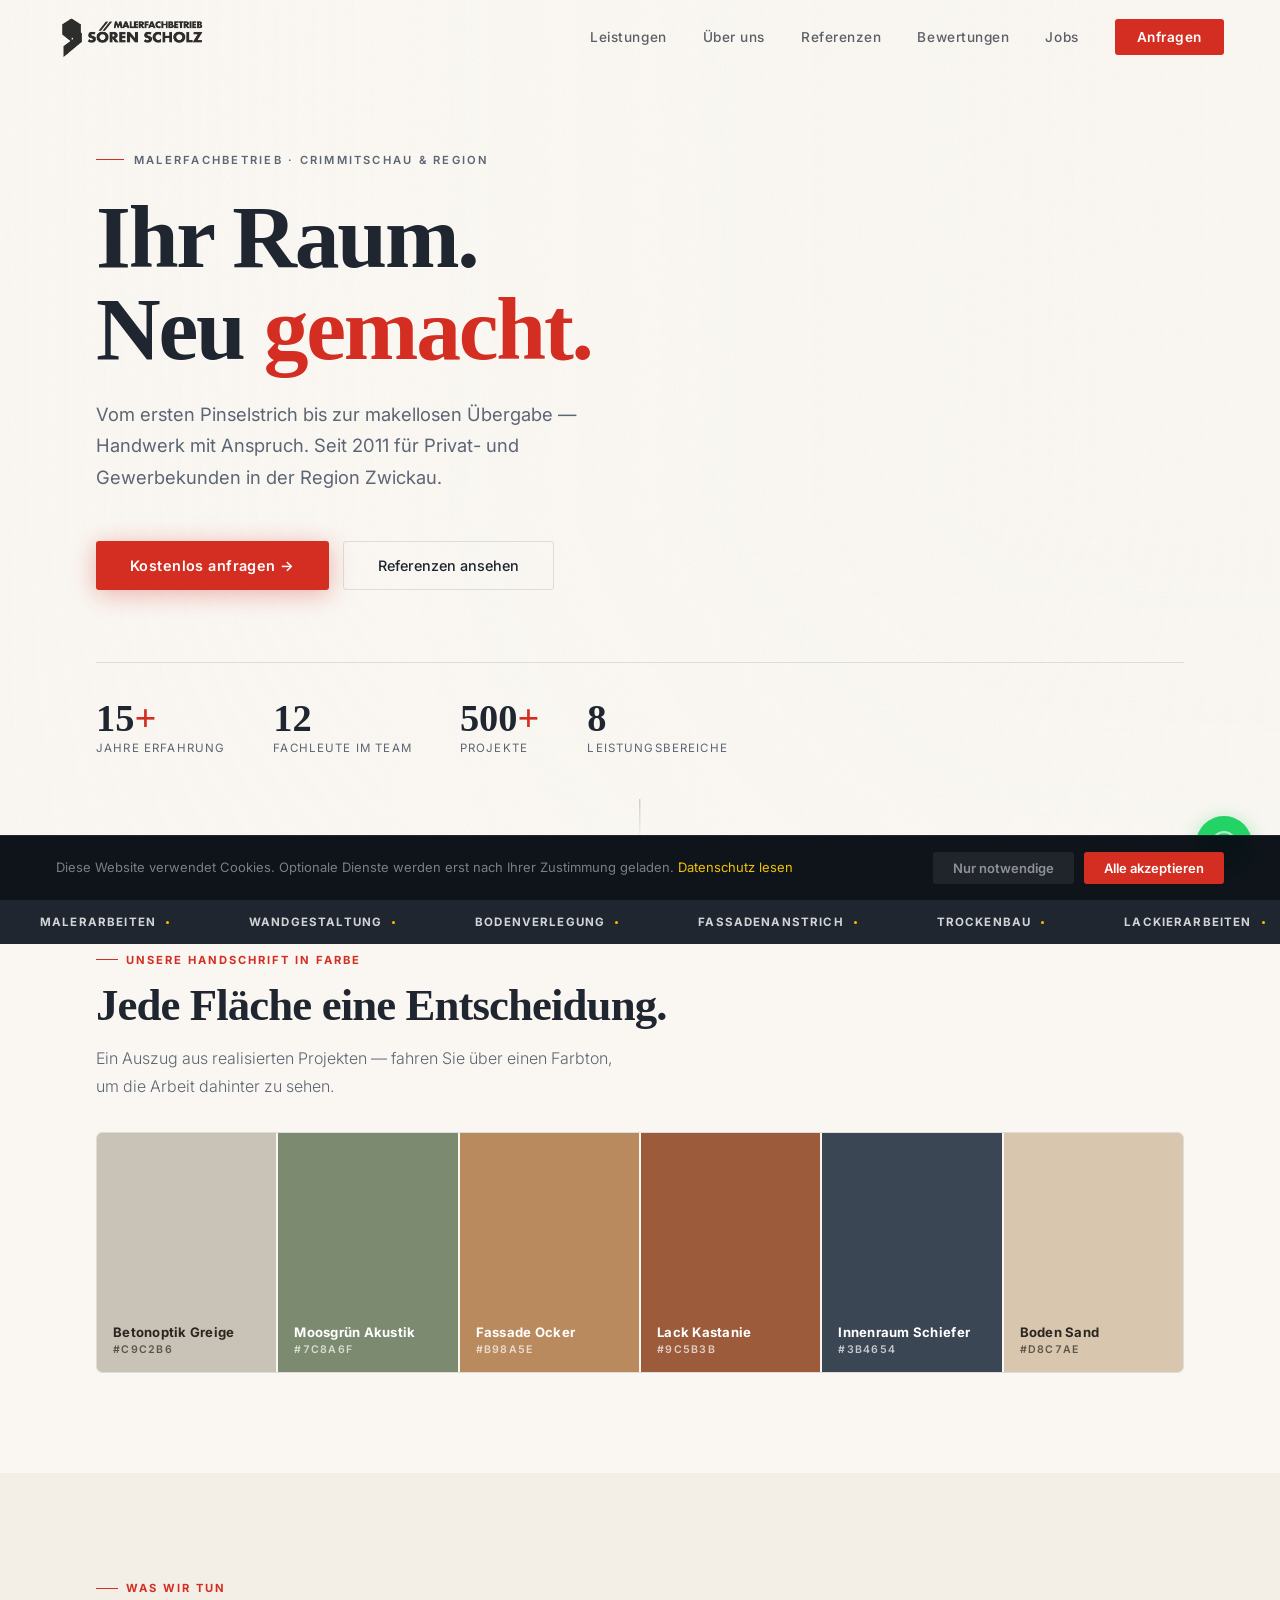
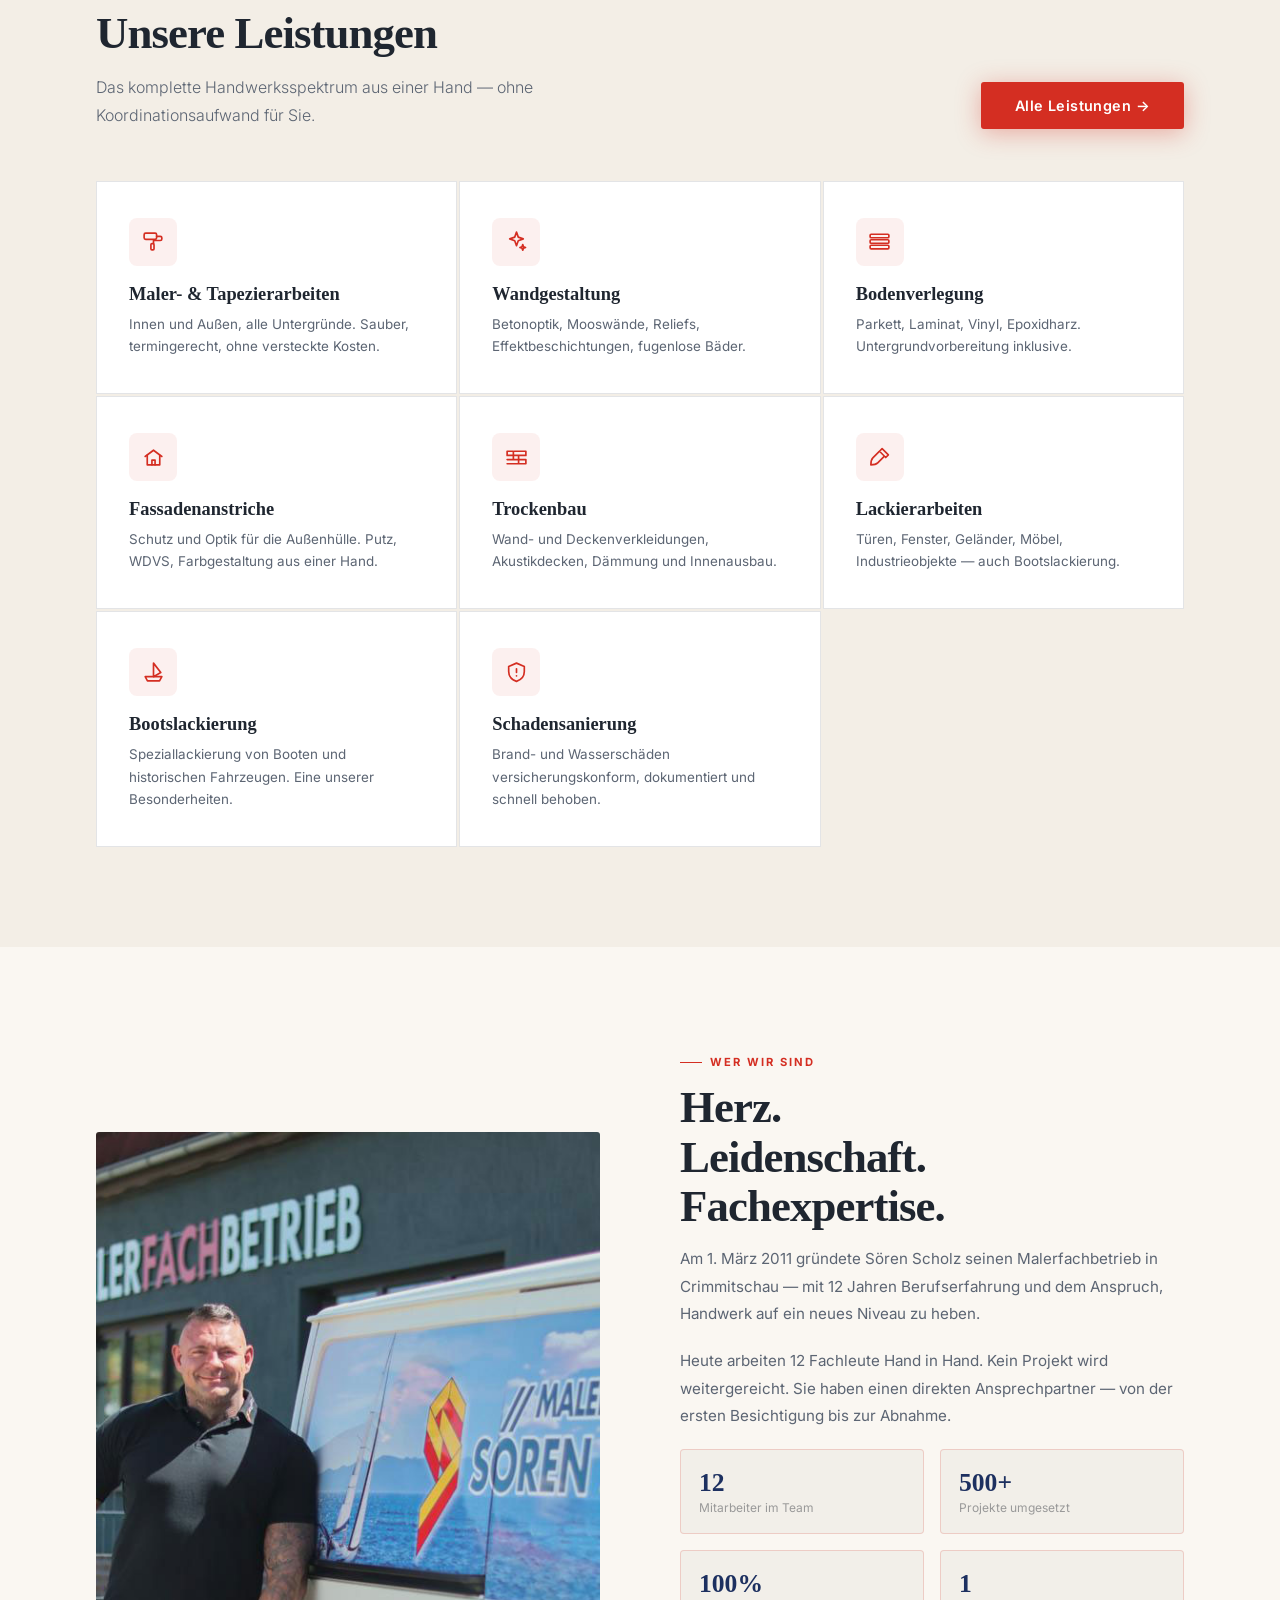
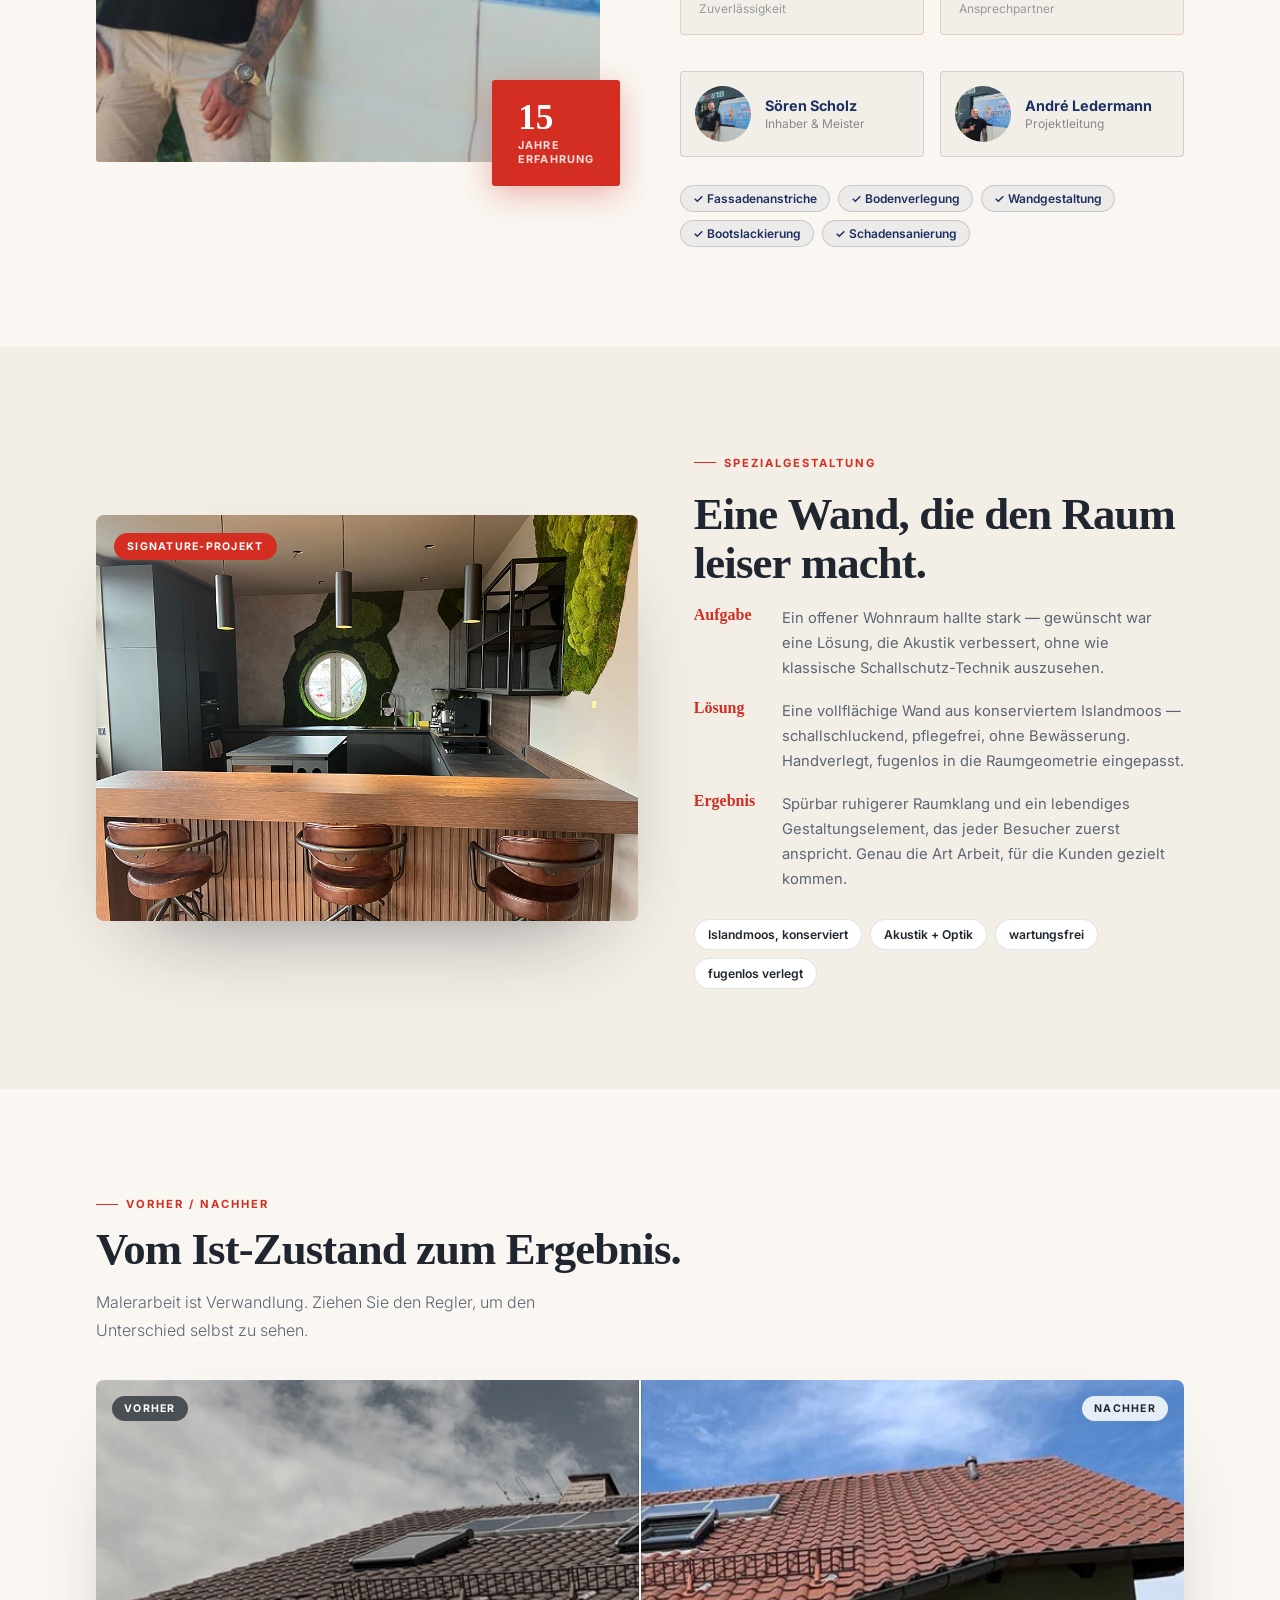
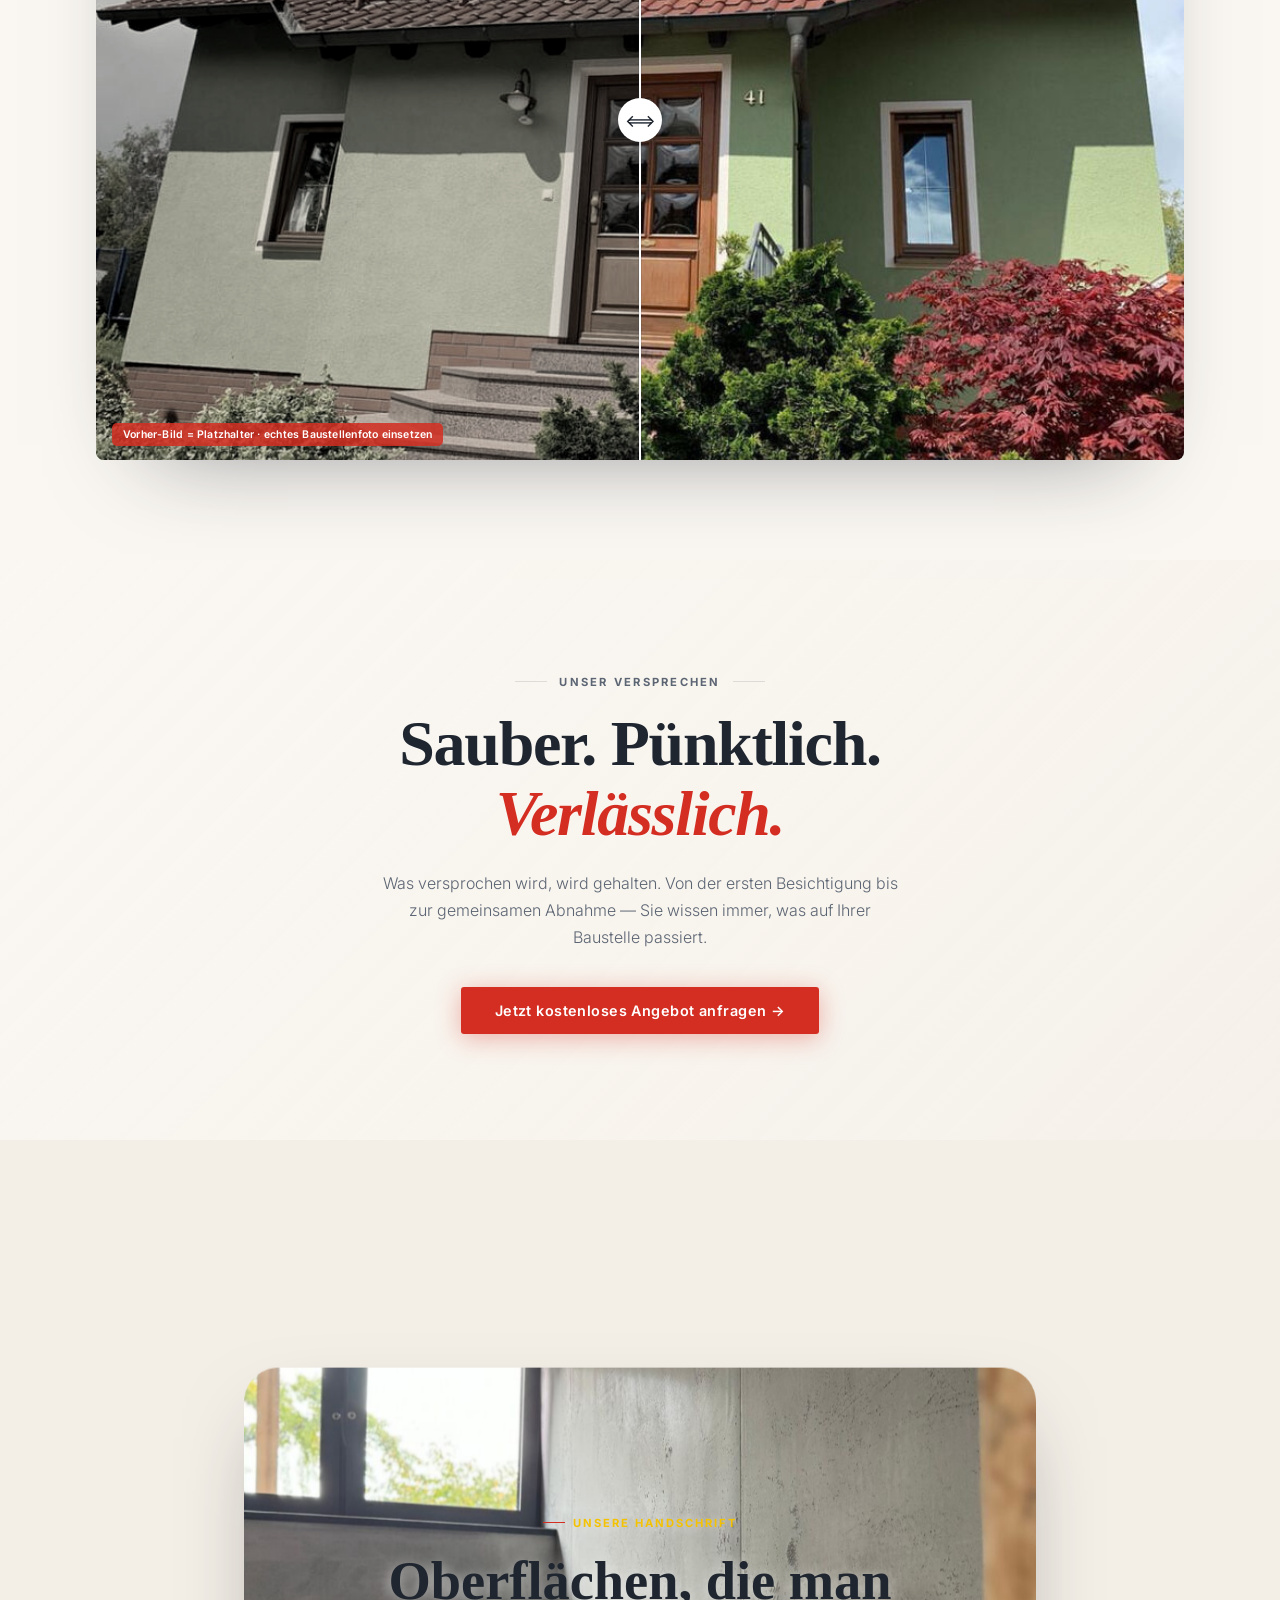
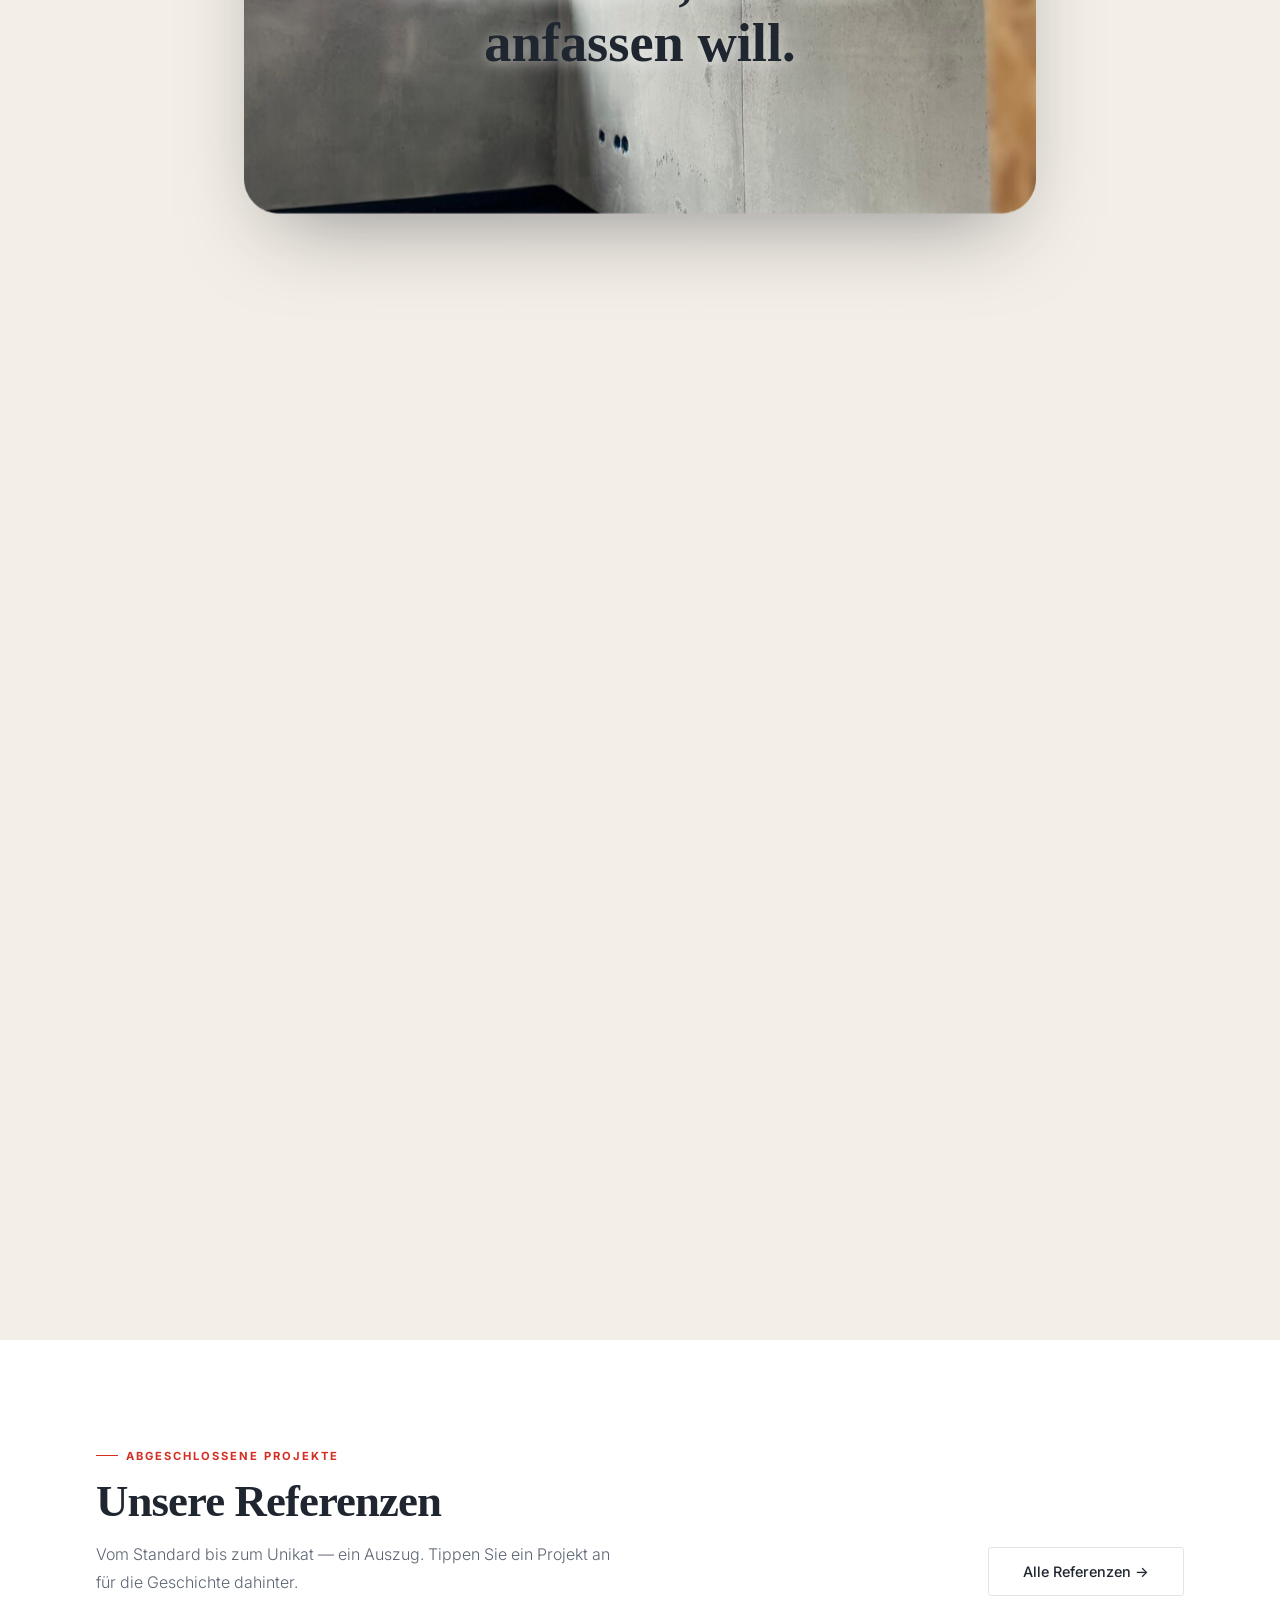
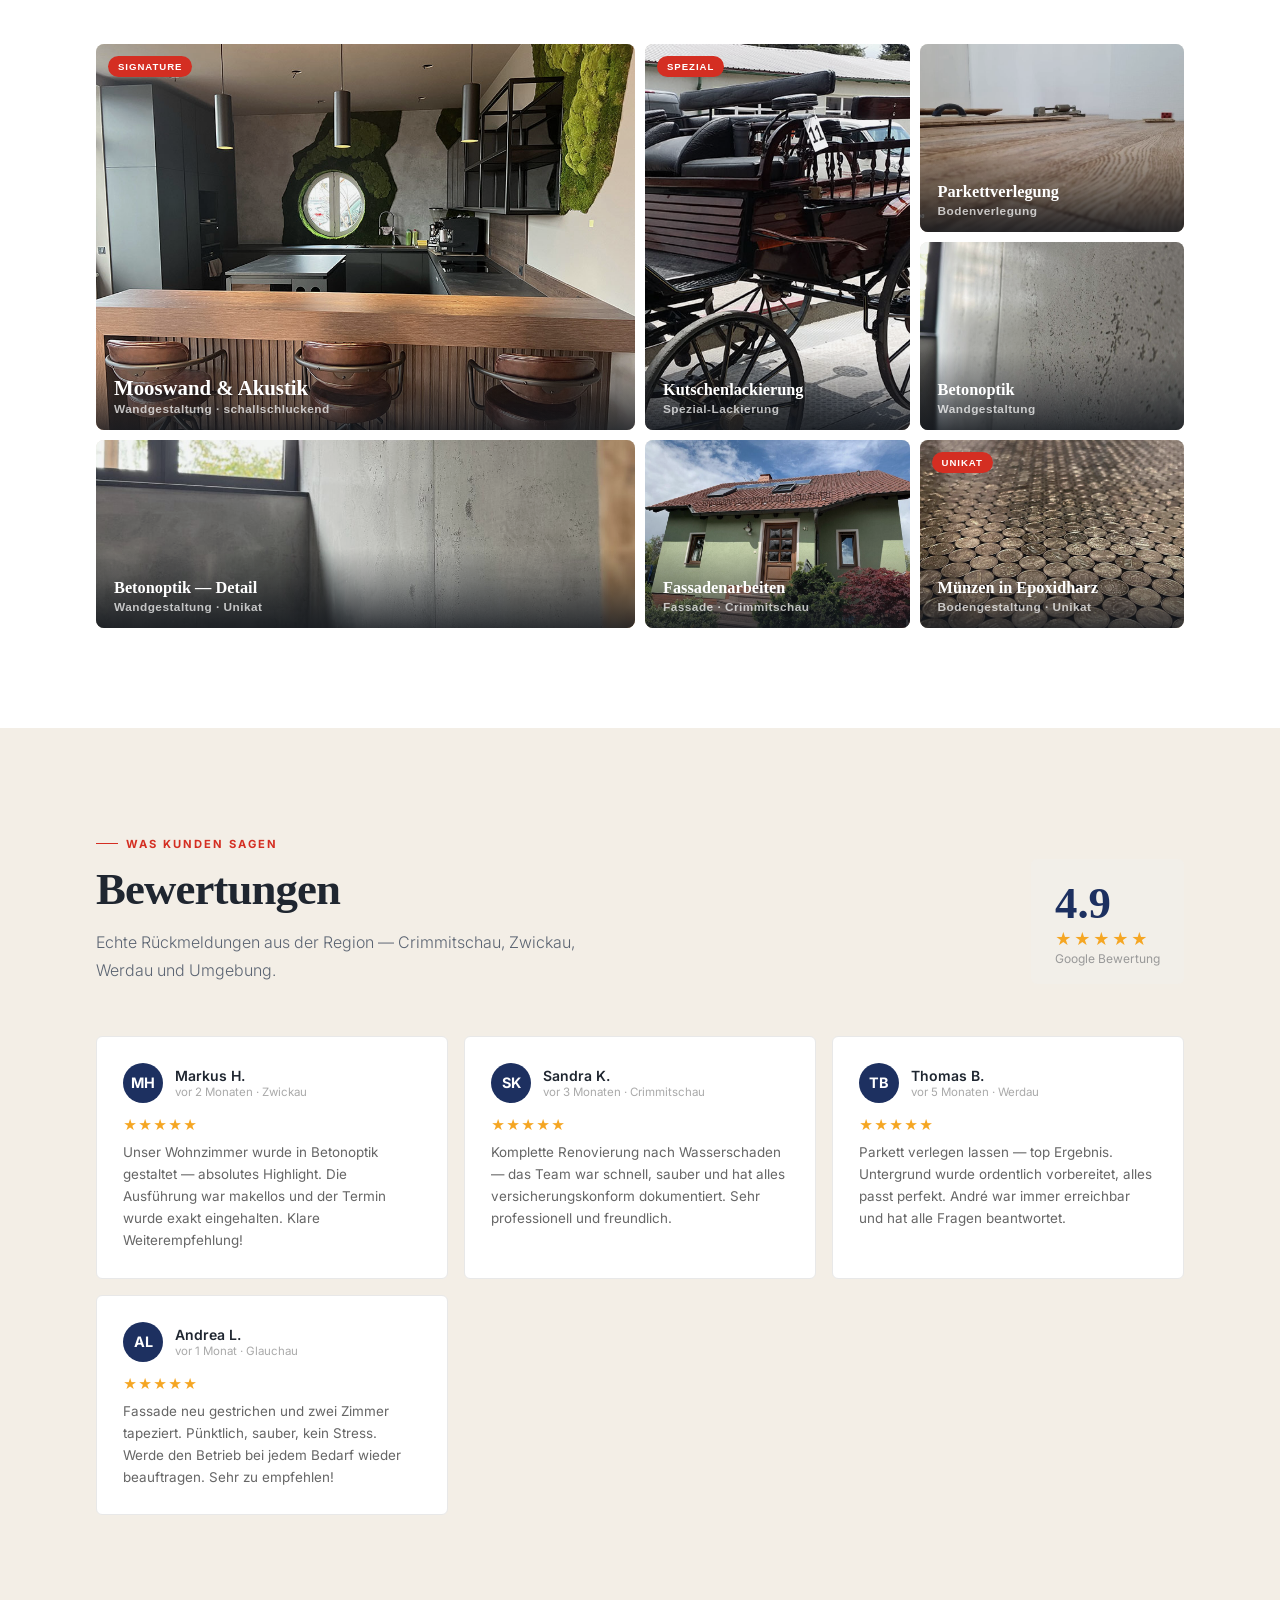
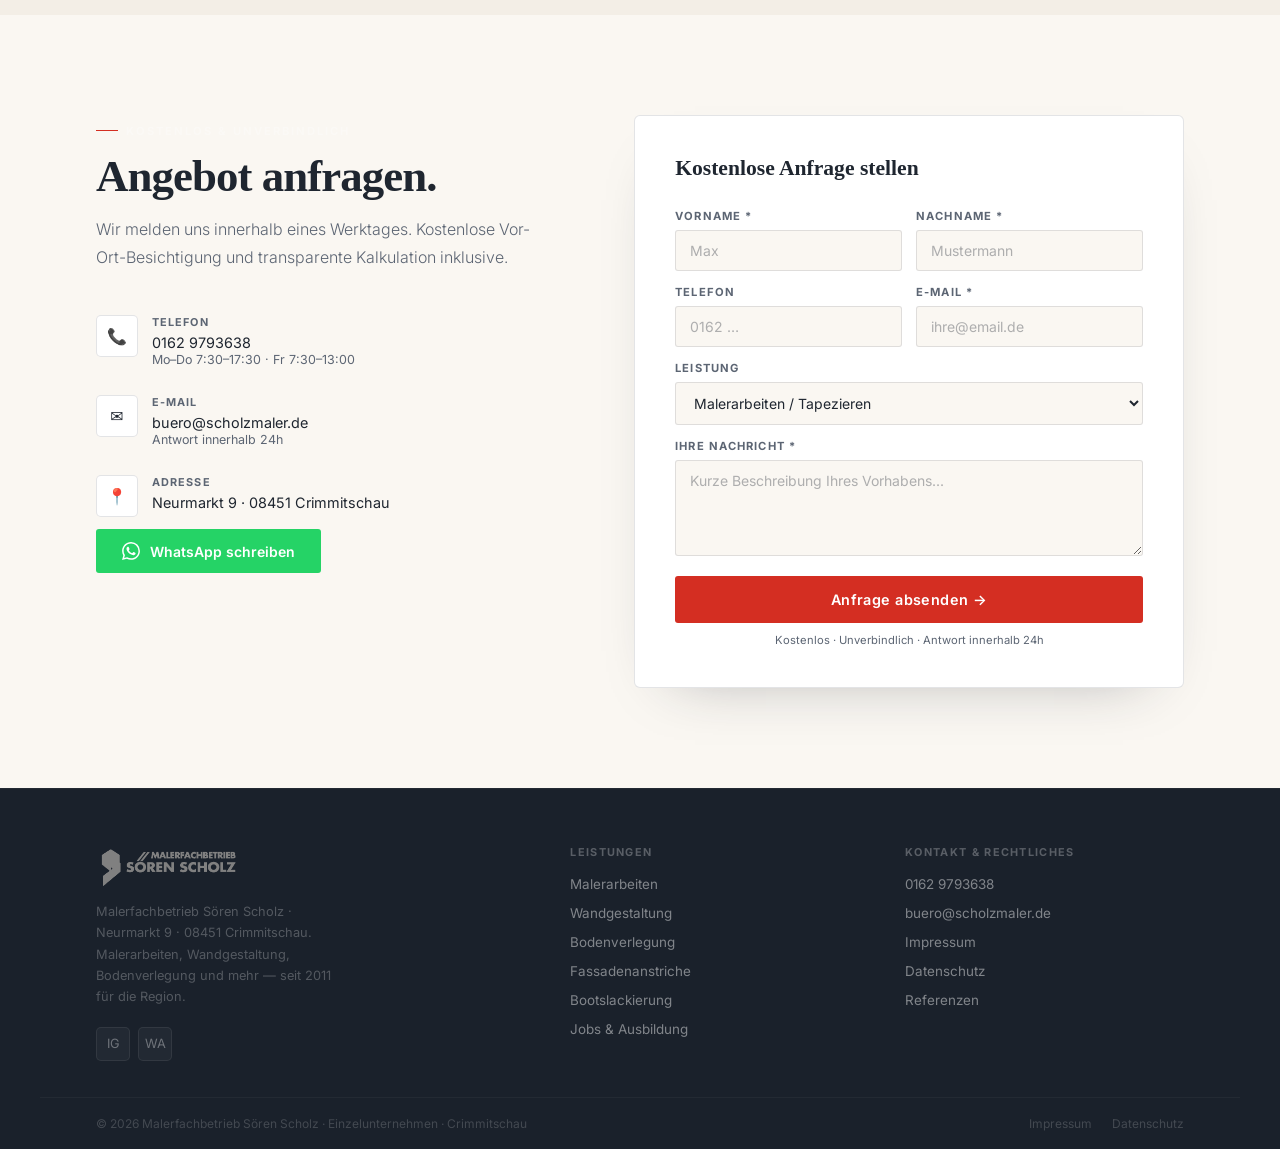
==== commit 541d5493: "Referenzen als editoriales Bento + Story-Lightbox; Sticky-Zoom-Section auf hell - Bento-Grid: selten" ====
--- a/index.html
+++ b/index.html
@@ -395,6 +395,11 @@
     .fg select option{ background:#fff; color:var(--ink); }
     .fnote{ color:var(--ink2); }
 
+    /* STICKY-ZOOM („Oberflächen, die man anfassen will") — hell */
+    .zoomshow{ background:var(--paper2); }
+    .zs-img{ filter:brightness(1) saturate(1); box-shadow:0 50px 120px -45px rgba(31,38,48,.5); }
+    .zs-cap,.zs-cap h2{ color:var(--ink)!important; text-shadow:0 2px 14px rgba(255,255,255,.6); }
+
     /* FOOTER — bewusst dunkel als ruhiger Abschluss (warmes Anthrazit) */
     footer{ background:#1a212b; }
 
@@ -427,6 +432,40 @@
     .ba-tag-r{ right:16px; background:rgba(255,255,255,.85); color:var(--ink); }
     .ba-ph{ position:absolute; bottom:14px; left:16px; z-index:3; font-size:.66rem; font-weight:600; color:#fff; background:rgba(212,46,34,.85); padding:5px 11px; border-radius:5px; letter-spacing:.02em; }
     @media(max-width:760px){ .case-grid{ grid-template-columns:1fr; gap:28px; } .case-step b{ width:64px; } }
+
+    /* ─── REFERENZEN: editoriales BENTO ─── */
+    .bento{ display:grid; grid-template-columns:repeat(4,1fr); grid-auto-rows:188px; grid-auto-flow:dense; gap:10px; }
+    .bento-item{ position:relative; overflow:hidden; border-radius:8px; cursor:pointer; padding:0; border:none; background:#e9e4db; display:block; }
+    .bento-item img{ width:100%; height:100%; object-fit:cover; display:block; filter:saturate(.82) brightness(.96); transition:transform .7s cubic-bezier(.2,.8,.2,1), filter .45s; }
+    .bento-item:hover img,.bento-item:focus-visible img{ transform:scale(1.06); filter:saturate(1.06) brightness(1.02); }
+    .bento-item.feat{ grid-column:span 2; grid-row:span 2; }
+    .bento-item.wide{ grid-column:span 2; }
+    .bento-item.tall{ grid-row:span 2; }
+    .bento-cap{ position:absolute; left:0; right:0; bottom:0; z-index:2; display:flex; flex-direction:column; gap:2px; padding:30px 18px 14px; text-align:left;
+      background:linear-gradient(to top, rgba(20,24,30,.82) 0%, rgba(20,24,30,.32) 55%, transparent 100%); }
+    .bento-cap b{ color:#fff; font-family:var(--serif); font-size:1.02rem; font-weight:700; line-height:1.15; }
+    .bento-item.feat .bento-cap b{ font-size:1.3rem; }
+    .bento-cap em{ color:rgba(255,255,255,.72); font-style:normal; font-size:.74rem; font-weight:600; letter-spacing:.04em; }
+    .bento-tag{ position:absolute; top:12px; left:12px; z-index:2; background:var(--red); color:#fff; font-size:.6rem; font-weight:700; letter-spacing:.1em; text-transform:uppercase; padding:5px 10px; border-radius:100px; }
+    .bento-item .bento-plus{ position:absolute; top:12px; right:12px; z-index:2; width:30px; height:30px; border-radius:50%; background:rgba(255,255,255,.9); color:var(--ink); display:flex; align-items:center; justify-content:center; font-size:1rem; opacity:0; transform:scale(.8); transition:opacity .3s, transform .3s; }
+    .bento-item:hover .bento-plus{ opacity:1; transform:scale(1); }
+    @media(max-width:860px){ .bento{ grid-template-columns:repeat(2,1fr); grid-auto-rows:160px; } .bento-item.feat{ grid-column:span 2; } .bento-item.wide{ grid-column:span 2; } }
+    @media(max-width:520px){ .bento{ grid-template-columns:1fr; } .bento-item,.bento-item.feat,.bento-item.wide,.bento-item.tall{ grid-column:span 1; grid-row:span 1; height:230px; } }
+
+    /* ─── LIGHTBOX mit Story ─── */
+    .lb{ position:fixed; inset:0; z-index:1200; background:rgba(15,18,24,.92); backdrop-filter:blur(6px); display:none; align-items:center; justify-content:center; padding:32px; }
+    .lb.open{ display:flex; }
+    .lb-card{ background:#fff; border-radius:10px; overflow:hidden; max-width:1000px; width:100%; max-height:88vh; display:grid; grid-template-columns:1.3fr 1fr; box-shadow:0 40px 120px rgba(0,0,0,.5); }
+    .lb-img{ background:#000; }
+    .lb-img img{ width:100%; height:100%; max-height:88vh; object-fit:cover; display:block; }
+    .lb-body{ padding:36px 34px; overflow-y:auto; }
+    .lb-cat{ color:var(--red); font-size:.7rem; font-weight:700; letter-spacing:.14em; text-transform:uppercase; }
+    .lb-title{ font-family:var(--serif); font-size:1.7rem; font-weight:900; color:var(--ink); line-height:1.1; margin:8px 0 16px; }
+    .lb-story{ font-size:.92rem; color:var(--ink2); line-height:1.75; margin-bottom:20px; }
+    .lb-fact{ display:inline-block; font-size:.78rem; font-weight:600; color:var(--ink); background:var(--paper2); border:1px solid var(--line); padding:7px 13px; border-radius:100px; }
+    .lb-close{ position:absolute; top:20px; right:24px; width:42px; height:42px; border-radius:50%; background:rgba(255,255,255,.12); border:1px solid rgba(255,255,255,.25); color:#fff; font-size:1.3rem; cursor:pointer; display:flex; align-items:center; justify-content:center; transition:background .2s; }
+    .lb-close:hover{ background:var(--red); border-color:var(--red); }
+    @media(max-width:720px){ .lb-card{ grid-template-columns:1fr; max-height:92vh; } .lb-img img{ max-height:38vh; } }
     /* ════════════ Ende Light-Theme ════════════ */
   </style>
 </head>
@@ -634,16 +673,45 @@
 <section class="referenzen" id="referenzen">
   <div class="inner">
     <div class="rh">
-      <div class="fu"><div class="stag" style="color:rgba(255,255,255,.4)">Abgeschlossene Projekte</div><h2 class="sh">Unsere Referenzen</h2><p class="ss">Ein Auszug — alle Projekte auf der Referenzseite.</p></div>
+      <div class="fu"><div class="stag">Abgeschlossene Projekte</div><h2 class="sh">Unsere Referenzen</h2><p class="ss">Vom Standard bis zum Unikat — ein Auszug. Tippen Sie ein Projekt an für die Geschichte dahinter.</p></div>
       <a href="referenzen.html" class="btn-s fu d2">Alle Referenzen →</a>
     </div>
-    <div class="rg">
-      <div class="rc big fu"><img class="rc-img" src="assets/img/Schallreduzierung_im_Innenraum_mit_Moos_4976_original.jpg" alt="Mooswand" loading="lazy"><div class="rc-ov"><div class="rc-label">Mooswand & Akustik</div><div class="rc-type">Wandgestaltung</div></div></div>
-      <div class="rc fu d1"><img class="rc-img" src="assets/img/Betonoptik_5796_original.jpg" alt="Betonoptik" loading="lazy"><div class="rc-ov"><div class="rc-label">Betonoptik</div><div class="rc-type">Wandgestaltung</div></div></div>
-      <div class="rc fu d2"><img class="rc-img" src="assets/img/Detailbild_Parkett_5054_original.jpg" alt="Parkett" loading="lazy"><div class="rc-ov"><div class="rc-label">Parkettverlegung</div><div class="rc-type">Bodenverlegung</div></div></div>
-      <div class="rc fu d2"><img class="rc-img" src="assets/img/Kutsche_Lackierung_4965_original.jpg" alt="Kutsche" loading="lazy"><div class="rc-ov"><div class="rc-label">Kutschenlackierung</div><div class="rc-type">Lackierung</div></div></div>
-      <div class="rc big fu d3"><img class="rc-img" src="assets/img/Betonoptik_5798_original.jpg" alt="Betonoptik" loading="lazy"><div class="rc-ov"><div class="rc-label">Betonoptik Detail</div><div class="rc-type">Wandgestaltung</div></div></div>
-      <div class="rc fu d1"><img class="rc-img" src="assets/img/Hausfassade_5061_original.jpg" alt="Fassade" loading="lazy"><div class="rc-ov"><div class="rc-label">Fassadenarbeiten</div><div class="rc-type">Fassade</div></div></div>
+    <div class="bento fu">
+      <button class="bento-item feat" data-img="assets/img/Schallreduzierung_im_Innenraum_mit_Moos_4976_original.jpg" data-title="Mooswand &amp; Akustik" data-cat="Wandgestaltung" data-fact="Islandmoos · schallschluckend · wartungsfrei" data-story="Vollflächige Wand aus konserviertem Islandmoos — verbessert spürbar die Raumakustik und ist zugleich ein lebendiges Gestaltungselement. Handverlegt, fugenlos in die Raumgeometrie eingepasst.">
+        <img src="assets/img/Schallreduzierung_im_Innenraum_mit_Moos_4976_original.jpg" alt="Mooswand mit Akustikwirkung" loading="lazy">
+        <span class="bento-tag">Signature</span><span class="bento-plus">+</span>
+        <span class="bento-cap"><b>Mooswand &amp; Akustik</b><em>Wandgestaltung · schallschluckend</em></span>
+      </button>
+      <button class="bento-item tall" data-img="assets/img/Kutsche_Lackierung_4965_original.jpg" data-title="Kutschenlackierung" data-cat="Spezial-Lackierung" data-fact="Mehrschicht-Lackaufbau · von Hand" data-story="Restaurierende Lackierung einer historischen Kutsche — Mehrschicht-Aufbau, von Hand geschliffen und poliert. Eine Spezialdisziplin, die kaum ein Malerbetrieb anbietet.">
+        <img src="assets/img/Kutsche_Lackierung_4965_original.jpg" alt="Lackierung einer historischen Kutsche" loading="lazy">
+        <span class="bento-tag">Spezial</span><span class="bento-plus">+</span>
+        <span class="bento-cap"><b>Kutschenlackierung</b><em>Spezial-Lackierung</em></span>
+      </button>
+      <button class="bento-item" data-img="assets/img/Detailbild_Parkett_5054_original.jpg" data-title="Parkettverlegung" data-cat="Bodenverlegung" data-fact="inkl. Untergrundvorbereitung" data-story="Parkett fachgerecht verlegt — inklusive Untergrundvorbereitung und sauberem Anschluss. Böden aus einer Hand, vom Estrich bis zur versiegelten Oberfläche.">
+        <img src="assets/img/Detailbild_Parkett_5054_original.jpg" alt="Detail Parkettverlegung" loading="lazy">
+        <span class="bento-plus">+</span>
+        <span class="bento-cap"><b>Parkettverlegung</b><em>Bodenverlegung</em></span>
+      </button>
+      <button class="bento-item" data-img="assets/img/Betonoptik_5796_original.jpg" data-title="Betonoptik" data-cat="Wandgestaltung" data-fact="Spachteltechnik · fugenlos" data-story="Fugenlose Betonoptik in Spachteltechnik — der Industrial-Look ohne kalten Beton. Individuell in Ton und Struktur auf den Raum abgestimmt.">
+        <img src="assets/img/Betonoptik_5796_original.jpg" alt="Wand in Betonoptik" loading="lazy">
+        <span class="bento-plus">+</span>
+        <span class="bento-cap"><b>Betonoptik</b><em>Wandgestaltung</em></span>
+      </button>
+      <button class="bento-item wide" data-img="assets/img/Betonoptik_5798_original.jpg" data-title="Betonoptik — Detail" data-cat="Wandgestaltung" data-fact="handgespachtelt · Unikat" data-story="Detail einer handgespachtelten Betonoptik-Fläche — jede Wand ein Unikat, da Struktur und Lasur von Hand aufgebaut werden. Kein Muster wiederholt sich.">
+        <img src="assets/img/Betonoptik_5798_original.jpg" alt="Betonoptik Detailfläche" loading="lazy">
+        <span class="bento-plus">+</span>
+        <span class="bento-cap"><b>Betonoptik — Detail</b><em>Wandgestaltung · Unikat</em></span>
+      </button>
+      <button class="bento-item" data-img="assets/img/Hausfassade_5061_original.jpg" data-title="Fassadenarbeiten" data-cat="Fassade" data-fact="Schutz + Optik aus einer Hand" data-story="Fassadengestaltung in Crimmitschau — Schutz der Außenhülle und frische Optik aus einer Hand, von der Untergrundprüfung bis zum finalen Anstrich.">
+        <img src="assets/img/Hausfassade_5061_original.jpg" alt="Gestaltete Hausfassade" loading="lazy">
+        <span class="bento-plus">+</span>
+        <span class="bento-cap"><b>Fassadenarbeiten</b><em>Fassade · Crimmitschau</em></span>
+      </button>
+      <button class="bento-item" data-img="assets/img/Münzen_in_Eproxit_5057_original.jpg" data-title="Münzen in Epoxidharz" data-cat="Bodengestaltung" data-fact="Unikat-Boden · Gießharz" data-story="Ein Boden mit eingegossenen Münzen in Epoxidharz — ein echtes Unikat, das es so kein zweites Mal gibt. Solche Sonderwünsche setzt Scholz um, wo andere abwinken.">
+        <img src="assets/img/Münzen_in_Eproxit_5057_original.jpg" alt="Boden mit Münzen in Epoxidharz" loading="lazy">
+        <span class="bento-tag">Unikat</span><span class="bento-plus">+</span>
+        <span class="bento-cap"><b>Münzen in Epoxidharz</b><em>Bodengestaltung · Unikat</em></span>
+      </button>
     </div>
   </div>
 </section>
@@ -744,6 +812,20 @@
   <div class="wa-pulse"></div>
   <svg viewBox="0 0 24 24"><path d="M17.472 14.382c-.297-.149-1.758-.867-2.03-.967-.273-.099-.471-.148-.67.15-.197.297-.767.966-.94 1.164-.173.199-.347.223-.644.075-.297-.15-1.255-.463-2.39-1.475-.883-.788-1.48-1.761-1.653-2.059-.173-.297-.018-.458.13-.606.134-.133.298-.347.446-.52.149-.174.198-.298.298-.497.099-.198.05-.371-.025-.52-.075-.149-.669-1.612-.916-2.207-.242-.579-.487-.5-.669-.51-.173-.008-.371-.01-.57-.01-.198 0-.52.074-.792.372-.272.297-1.04 1.016-1.04 2.479 0 1.462 1.065 2.875 1.213 3.074.149.198 2.096 3.2 5.077 4.487.709.306 1.262.489 1.694.625.712.227 1.36.195 1.871.118.571-.085 1.758-.719 2.006-1.413.248-.694.248-1.289.173-1.413-.074-.124-.272-.198-.57-.347m-5.421 7.403h-.004a9.87 9.87 0 01-5.031-1.378l-.361-.214-3.741.982.998-3.648-.235-.374a9.86 9.86 0 01-1.51-5.26c.001-5.45 4.436-9.884 9.888-9.884 2.64 0 5.122 1.03 6.988 2.898a9.825 9.825 0 012.893 6.994c-.003 5.45-4.437 9.884-9.885 9.884m8.413-18.297A11.815 11.815 0 0012.05 0C5.495 0 .16 5.335.157 11.892c0 2.096.547 4.142 1.588 5.945L.057 24l6.305-1.654a11.882 11.882 0 005.683 1.448h.005c6.554 0 11.89-5.335 11.893-11.893a11.821 11.821 0 00-3.48-8.413Z"/></svg>
 </a>
+
+<!-- ─── REFERENZ-LIGHTBOX ─── -->
+<div class="lb" id="lb" role="dialog" aria-modal="true">
+  <button class="lb-close" aria-label="Schließen">×</button>
+  <div class="lb-card">
+    <div class="lb-img"><img src="" alt=""></div>
+    <div class="lb-body">
+      <span class="lb-cat"></span>
+      <h3 class="lb-title"></h3>
+      <p class="lb-story"></p>
+      <span class="lb-fact"></span>
+    </div>
+  </div>
+</div>
 
 <!-- ─── IMPRESSUM SLIDER ─── -->
 <div class="slider-overlay" id="imp-overlay" onclick="closeSlider('imp')"></div>
@@ -912,6 +994,23 @@
     }catch{btn.textContent='Fehler — bitte nochmal';btn.disabled=false;}
   });
 
+  // Referenz-Lightbox mit Story
+  (function(){
+    var lb=document.getElementById('lb'); if(!lb) return;
+    var img=lb.querySelector('.lb-img img'), cat=lb.querySelector('.lb-cat'),
+        tit=lb.querySelector('.lb-title'), sto=lb.querySelector('.lb-story'), fac=lb.querySelector('.lb-fact');
+    function open(b){
+      img.src=b.dataset.img; img.alt=b.dataset.title;
+      cat.textContent=b.dataset.cat; tit.innerHTML=b.dataset.title;
+      sto.textContent=b.dataset.story; fac.textContent=b.dataset.fact;
+      lb.classList.add('open'); document.body.style.overflow='hidden';
+    }
+    function close(){ lb.classList.remove('open'); document.body.style.overflow=''; }
+    document.querySelectorAll('.bento-item').forEach(function(b){ b.addEventListener('click',function(){open(b);}); });
+    lb.addEventListener('click',function(e){ if(e.target===lb||e.target.closest('.lb-close')) close(); });
+    document.addEventListener('keydown',function(e){ if(e.key==='Escape') close(); });
+  })();
+
   // Vorher/Nachher-Slider (Pointer-Drag)
   (function(){
     var ba=document.getElementById('ba'); if(!ba) return;
